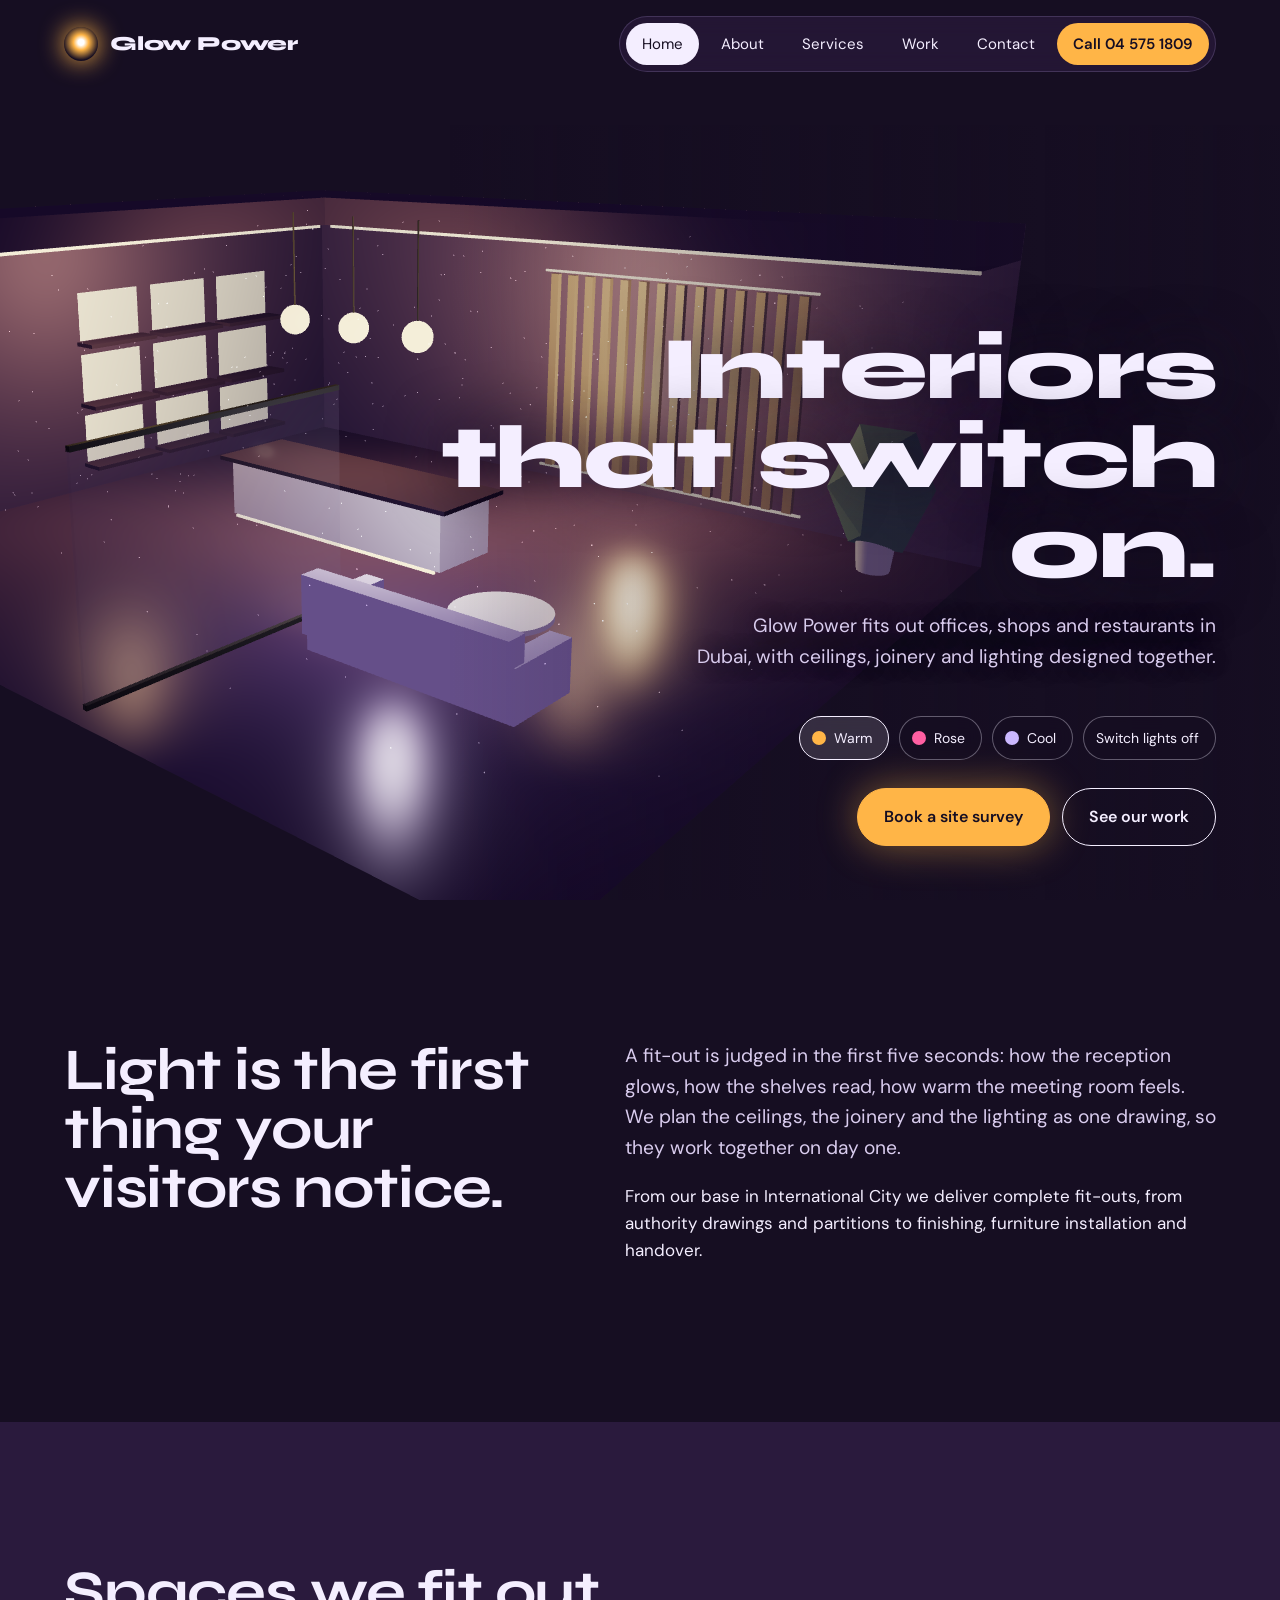
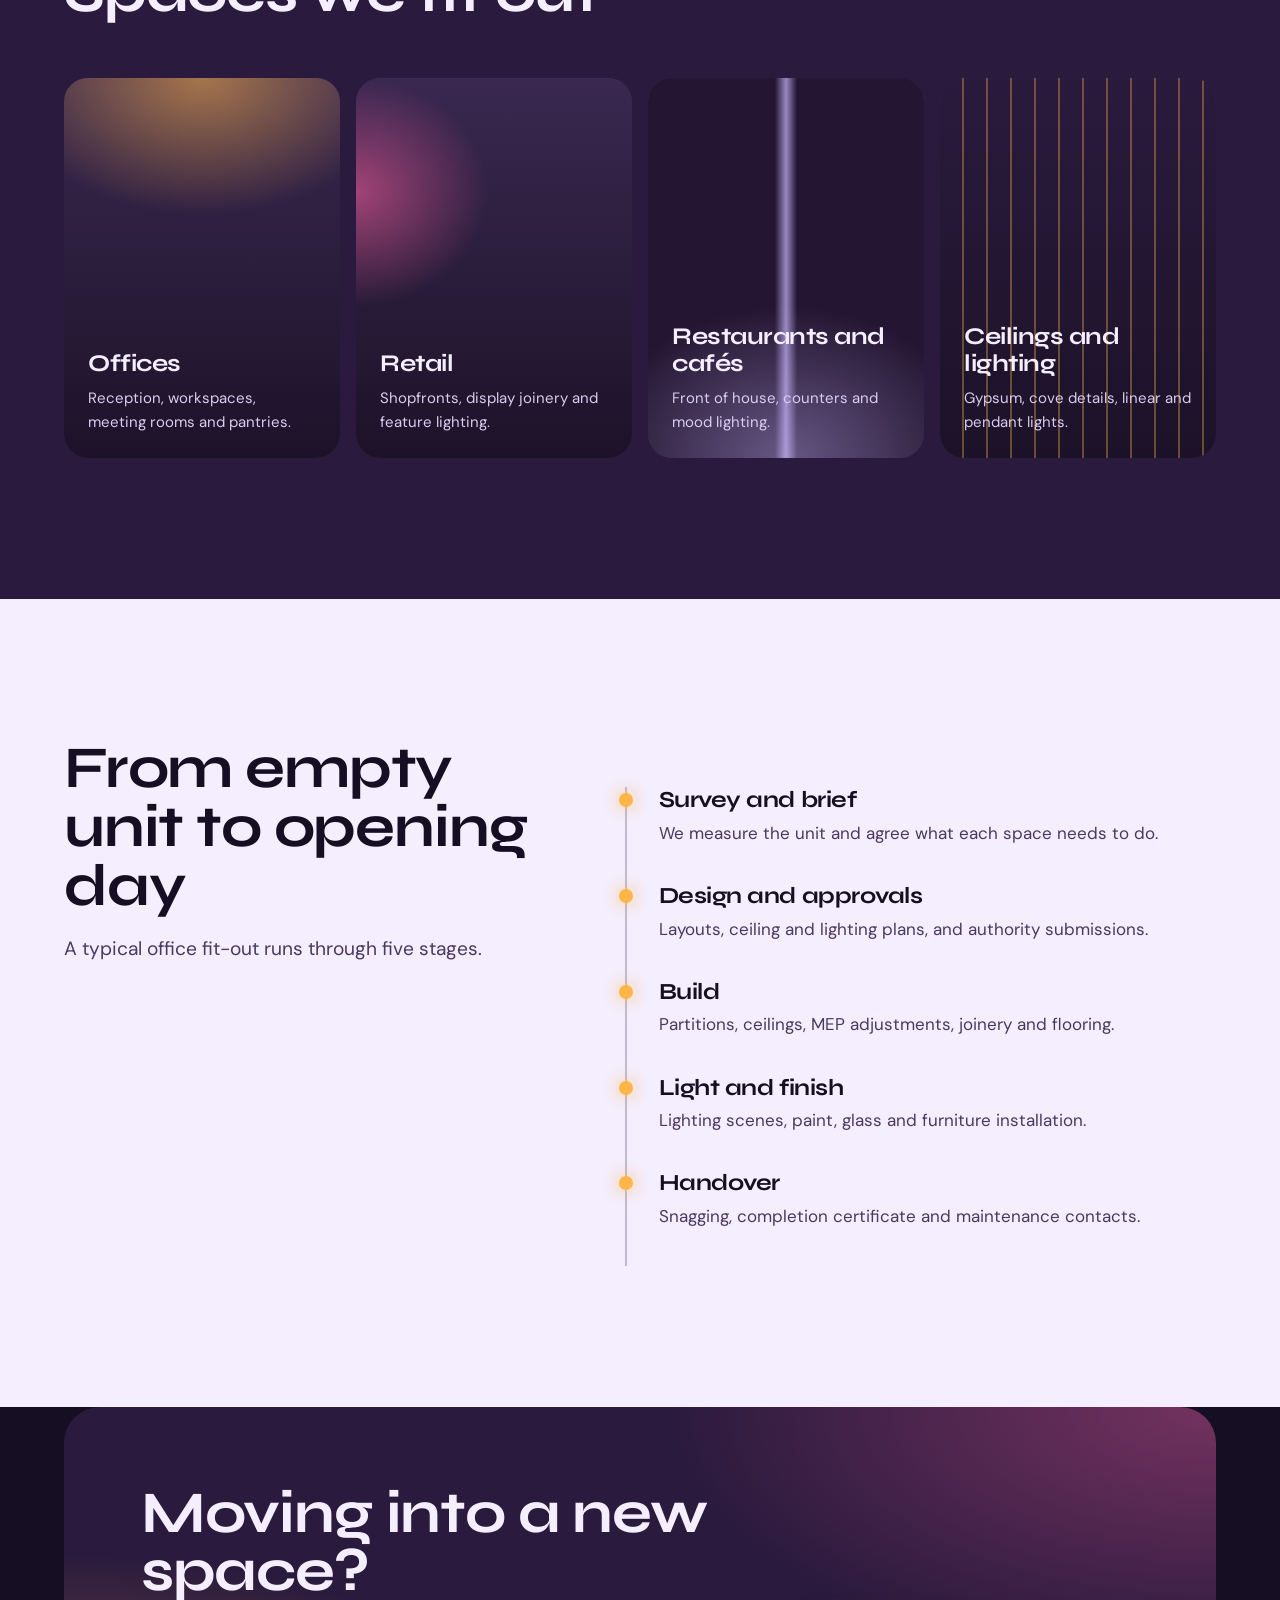
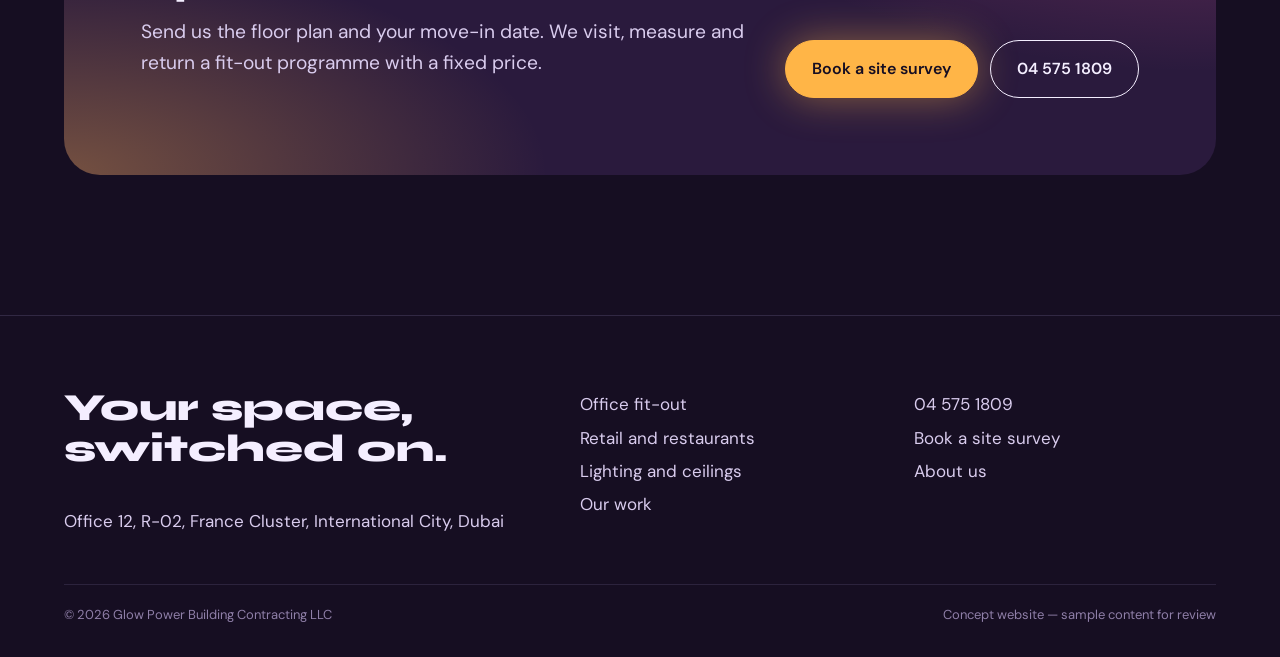
==== index.html @ 6fdf28ea "Initial commit: add project source, detailed README, and website screenshots" ====
<!doctype html>
<html lang="en">
<head>
<meta charset="utf-8">
<meta name="viewport" content="width=device-width, initial-scale=1, viewport-fit=cover">
<title>Glow Power Building Contracting | Fit-out contractor in Dubai</title>
<meta name="description" content="Office, retail and restaurant fit-out in Dubai with ceilings, joinery and lighting.">
<meta name="theme-color" content="#160E22">
<meta property="og:title" content="Glow Power Building Contracting | Fit-out contractor in Dubai">
<meta property="og:description" content="Office, retail and restaurant fit-out in Dubai with ceilings, joinery and lighting.">
<link rel="icon" href="favicon.svg" type="image/svg+xml">
<link rel="preconnect" href="https://fonts.googleapis.com">
<link rel="preconnect" href="https://fonts.gstatic.com" crossorigin>
<link href="https://fonts.googleapis.com/css2?family=Syne:wght@600;700;800&family=DM+Sans:opsz,wght@9..40,400;9..40,500;9..40,600&display=swap" rel="stylesheet">
<link rel="stylesheet" href="assets/css/style.css">
</head>
<body class="page-index">
<a class="skip" href="#main">Skip to content</a>
<header class="hdr" data-header><div class="wrap">
  <a class="brand" href="index.html" aria-label="Glow Power Building Contracting home"><i aria-hidden="true"></i>Glow Power</a>
  <button class="menu-btn" data-menu-toggle aria-expanded="false" aria-controls="nav">Menu</button>
  <nav class="nav" id="nav" data-menu aria-label="Main"><a href="index.html" aria-current="page">Home</a><a href="about.html">About</a><a href="services.html">Services</a><a href="projects.html">Work</a><a href="contact.html">Contact</a><a class="cta" href="tel:+97145751809">Call 04 575 1809</a></nav>
</div></header>
<main id="main">
<section class="hero">
  <div class="stage"><canvas data-scene="hero" role="img" aria-label="A 3D office interior whose cove lights, shelves and pendants switch on one by one"></canvas></div>
  <div class="hero-copy"><div class="wrap">
    <h1>Interiors that switch on.</h1>
    <p class="lede">Glow Power fits out offices, shops and restaurants in Dubai, with ceilings, joinery and lighting designed together.</p>
    <div class="controls" role="group" aria-label="Lighting colour">
      <button class="chip" type="button" data-palette="amber" aria-pressed="true"><i style="background:#FFB547"></i>Warm</button>
      <button class="chip" type="button" data-palette="rose" aria-pressed="false"><i style="background:#FF5FA2"></i>Rose</button>
      <button class="chip" type="button" data-palette="lilac" aria-pressed="false"><i style="background:#CBB8FF"></i>Cool</button>
      <button class="chip" type="button" data-lights aria-pressed="false">Switch lights off</button>
    </div>
    <div class="btns" style="justify-content:flex-end"><a class="btn glow" href="contact.html">Book a site survey</a><a class="btn" href="projects.html">See our work</a></div>
  </div></div>
</section>

<section class="sec"><div class="wrap cols">
  <h2>Light is the first thing your visitors notice.</h2>
  <div>
    <p class="lede">A fit-out is judged in the first five seconds: how the reception glows, how the shelves read, how warm the meeting room feels. We plan the ceilings, the joinery and the lighting as one drawing, so they work together on day one.</p>
    <p>From our base in International City we deliver complete fit-outs, from authority drawings and partitions to finishing, furniture installation and handover.</p>
  </div>
</div></section>

<section class="sec plum"><div class="wrap">
  <h2 style="max-width:16ch">Spaces we fit out</h2>
  <div class="rooms">
    <a class="room" href="services.html#office" style="text-decoration:none"><h3>Offices</h3><p>Reception, workspaces, meeting rooms and pantries.</p></a>
    <a class="room" href="services.html#retail" style="text-decoration:none"><h3>Retail</h3><p>Shopfronts, display joinery and feature lighting.</p></a>
    <a class="room" href="services.html#retail" style="text-decoration:none"><h3>Restaurants and cafés</h3><p>Front of house, counters and mood lighting.</p></a>
    <a class="room" href="services.html#lighting" style="text-decoration:none"><h3>Ceilings and lighting</h3><p>Gypsum, cove details, linear and pendant lights.</p></a>
  </div>
</div></section>

<section class="sec mist"><div class="wrap cols">
  <div><h2>From empty unit to opening day</h2><p class="lede" style="margin-top:18px">A typical office fit-out runs through five stages.</p></div>
  <ol class="timeline">
    <li><h3>Survey and brief</h3><p>We measure the unit and agree what each space needs to do.</p></li>
    <li><h3>Design and approvals</h3><p>Layouts, ceiling and lighting plans, and authority submissions.</p></li>
    <li><h3>Build</h3><p>Partitions, ceilings, MEP adjustments, joinery and flooring.</p></li>
    <li><h3>Light and finish</h3><p>Lighting scenes, paint, glass and furniture installation.</p></li>
    <li><h3>Handover</h3><p>Snagging, completion certificate and maintenance contacts.</p></li>
  </ol>
</div></section>
<section class="sec" style="padding-top:0"><div class="wrap"><div class="band">
  <div><h2>Moving into a new space?</h2><p class="lede" style="margin-top:16px">Send us the floor plan and your move-in date. We visit, measure and return a fit-out programme with a fixed price.</p></div>
  <div class="btns" style="margin:0"><a class="btn glow" href="contact.html">Book a site survey</a><a class="btn" href="tel:+97145751809">04 575 1809</a></div>
</div></div></section>
</main>
<footer class="ftr"><div class="wrap">
  <div><p class="say">Your space, switched on.</p><p style="color:#D9CCEE">Office 12, R-02, France Cluster, International City, Dubai</p></div>
  <nav aria-label="Footer"><a href="services.html">Office fit-out</a><a href="services.html#retail">Retail and restaurants</a><a href="services.html#lighting">Lighting and ceilings</a><a href="projects.html">Our work</a></nav>
  <nav aria-label="Contact"><a href="tel:+97145751809">04 575 1809</a><a href="contact.html">Book a site survey</a><a href="about.html">About us</a></nav>
  <div class="fine"><span>© <span data-year></span> Glow Power Building Contracting LLC</span><span>Concept website — sample content for review</span></div>
</div></footer>
<script src="assets/js/vendor/three.min.js"></script>
<script src="assets/js/scene.js"></script>
<script src="assets/js/main.js"></script>
</body>
</html>
---- assets/css/style.css ----
/* Glow Power Building Contracting — interiors that switch on */
:root{
  --night:#160E22; --plum:#2A1A3D; --plum2:#3A2850; --amber:#FFB547; --rose:#FF5FA2; --lilac:#CBB8FF; --mist:#F4EEFF;
  --display:'Syne', 'Trebuchet MS', Arial, sans-serif;
  --body:'DM Sans', 'Segoe UI', Arial, sans-serif;
  --pad:clamp(20px,5vw,72px);
}
*{box-sizing:border-box}
html{scroll-behavior:smooth;-webkit-text-size-adjust:100%}
body{margin:0;background:var(--night);color:var(--mist);font-family:var(--body);font-size:17px;line-height:1.6;padding-bottom:env(safe-area-inset-bottom,0px)}
a{color:inherit}
:focus-visible{outline:2px solid var(--amber);outline-offset:3px}
.skip{position:absolute;left:-999px;background:var(--amber);color:var(--night);padding:10px 16px;z-index:99}
.skip:focus{left:12px;top:12px}
.wrap{max-width:1300px;margin:0 auto;padding:0 var(--pad)}
h1,h2,h3{font-family:var(--display);font-weight:700;margin:0;line-height:1;letter-spacing:-.02em}
h1{font-size:clamp(44px,7vw,112px);font-weight:800}
h2{font-size:clamp(34px,4.6vw,68px)}
h3{font-size:clamp(21px,1.8vw,26px);line-height:1.15}
p{margin:0 0 1em;max-width:58ch}
.lede{font-size:clamp(18px,1.5vw,21px);color:#D9CCEE}

.hdr{position:fixed;inset:0 0 auto;z-index:40;padding:calc(16px + env(safe-area-inset-top,0px)) 0 16px;transition:background .3s}
.hdr.is-scrolled{background:rgba(22,14,34,.85);backdrop-filter:blur(14px)}
.hdr .wrap{display:flex;align-items:center;justify-content:space-between;gap:20px}
.brand{display:flex;align-items:center;gap:12px;text-decoration:none;font-family:var(--display);font-weight:800;font-size:20px;letter-spacing:-.01em}
.brand i{width:34px;height:34px;border-radius:50%;background:radial-gradient(circle at 50% 45%, #fff 0 12%, var(--amber) 30%, rgba(255,181,71,0) 70%);box-shadow:0 0 24px var(--amber);display:block}
.nav{display:flex;align-items:center;gap:6px;background:rgba(42,26,61,.7);border:1px solid rgba(203,184,255,.18);border-radius:999px;padding:6px;backdrop-filter:blur(10px)}
.nav a{text-decoration:none;padding:9px 16px;border-radius:999px;font-size:15px}
.nav a:hover{background:rgba(203,184,255,.12)}
.nav a[aria-current="page"]{background:var(--mist);color:var(--night)}
.nav .cta{background:var(--amber);color:var(--night);font-weight:600}
.nav .cta:hover{background:#ffc46a}
.menu-btn{display:none;width:48px;height:48px;border-radius:50%;border:1px solid rgba(203,184,255,.4);background:rgba(42,26,61,.7);color:var(--mist);cursor:pointer;font:inherit;font-size:13px}
@media (max-width:900px){
  .menu-btn{display:block}
  .nav{position:fixed;left:16px;right:16px;top:calc(84px + env(safe-area-inset-top,0px));flex-direction:column;align-items:stretch;border-radius:28px;padding:12px;background:rgba(42,26,61,.97);opacity:0;visibility:hidden;transform:translateY(-10px);transition:opacity .3s,transform .3s,visibility .3s}
  .nav.is-open{opacity:1;visibility:visible;transform:none}
  .nav a{padding:14px 18px;font-size:18px}
}

.hero{position:relative;height:100vh;height:100svh;min-height:620px;overflow:hidden}
.stage{position:absolute;inset:0}
.stage canvas{width:100%;height:100%;display:block}
.no-webgl{background:radial-gradient(ellipse at 30% 60%, rgba(255,181,71,.35), transparent 55%), var(--night)}
.hero-copy{position:absolute;right:0;bottom:0;left:0;padding-bottom:clamp(28px,6vh,72px);pointer-events:none}
.hero-copy .wrap{display:flex;flex-direction:column;align-items:flex-end;text-align:right}
.hero-copy h1{max-width:9ch;text-shadow:0 0 60px rgba(22,14,34,.9)}
.hero-copy .lede{max-width:40ch;margin-top:18px;text-shadow:0 0 20px rgba(22,14,34,.9)}
.hero-copy .controls, .hero-copy a{pointer-events:auto}
.controls{display:flex;flex-wrap:wrap;gap:10px;justify-content:flex-end;margin-top:24px;align-items:center}
.chip{border:1px solid rgba(244,238,255,.35);background:rgba(22,14,34,.6);color:var(--mist);border-radius:999px;padding:10px 16px 10px 12px;font:inherit;font-size:14px;cursor:pointer;display:inline-flex;align-items:center;gap:8px;backdrop-filter:blur(8px)}
.chip i{width:14px;height:14px;border-radius:50%;display:block}
.chip[aria-pressed="true"]{border-color:var(--mist);background:rgba(244,238,255,.14)}
.chip:hover{border-color:var(--mist)}
.btn{display:inline-flex;align-items:center;justify-content:center;text-decoration:none;border-radius:999px;padding:15px 26px;font-weight:600;font-size:16px;font-family:var(--body);cursor:pointer;border:1px solid var(--mist);background:transparent;color:var(--mist)}
.btn:hover{background:rgba(244,238,255,.1)}
.btn.glow{background:var(--amber);border-color:var(--amber);color:var(--night);box-shadow:0 0 40px rgba(255,181,71,.45)}
.btn.glow:hover{background:#ffc46a}
.btns{display:flex;flex-wrap:wrap;gap:12px;margin-top:28px}

.phead{position:relative;height:clamp(440px,64vh,640px);overflow:hidden}
.phead .copy{position:absolute;left:0;right:0;bottom:0;padding-bottom:44px}
.phead h1{font-size:clamp(42px,6vw,96px);max-width:12ch;text-shadow:0 0 50px rgba(22,14,34,.95)}
.phead .lede{margin-top:16px;text-shadow:0 0 20px rgba(22,14,34,.95)}

.sec{padding:clamp(80px,11vw,150px) 0}
.sec.plum{background:var(--plum)}
.sec.mist{background:var(--mist);color:var(--night)}
.sec.mist .lede{color:#4A3A60}
.cols{display:grid;grid-template-columns:minmax(0,.9fr) minmax(0,1.1fr);gap:clamp(32px,6vw,96px);align-items:start}
@media (max-width:860px){ .cols{grid-template-columns:1fr} }

.rooms{display:grid;grid-template-columns:repeat(4,minmax(0,1fr));gap:16px;margin-top:56px}
.room{position:relative;border-radius:24px;overflow:hidden;min-height:380px;padding:24px;display:flex;flex-direction:column;justify-content:flex-end;background:var(--plum2);isolation:isolate}
.room::before{content:"";position:absolute;inset:0;z-index:-1;background:var(--art)}
.room h3{font-size:24px}
.room p{font-size:15px;color:#D9CCEE;margin:8px 0 0}
.room:nth-child(1){--art:radial-gradient(120% 60% at 50% 0%, rgba(255,181,71,.55), transparent 60%), linear-gradient(180deg,#3A2850,#1C1228)}
.room:nth-child(2){--art:radial-gradient(80% 50% at 0% 30%, rgba(255,95,162,.55), transparent 60%), linear-gradient(180deg,#3A2850,#1C1228)}
.room:nth-child(3){--art:linear-gradient(90deg, transparent 46%, rgba(203,184,255,.7) 50%, transparent 54%), radial-gradient(70% 40% at 50% 100%, rgba(203,184,255,.4), transparent), #241632}
.room:nth-child(4){--art:repeating-linear-gradient(90deg, rgba(255,181,71,.0) 0 22px, rgba(255,181,71,.35) 22px 24px), linear-gradient(180deg,#2A1A3D,#1C1228)}
@media (max-width:1000px){ .rooms{grid-template-columns:1fr 1fr} }
@media (max-width:560px){ .rooms{grid-template-columns:1fr} .room{min-height:300px} }

.timeline{margin:48px 0 0;padding:0;list-style:none;border-left:2px solid rgba(203,184,255,.3)}
.timeline li{position:relative;padding:0 0 36px 32px}
.timeline li::before{content:"";position:absolute;left:-8px;top:6px;width:14px;height:14px;border-radius:50%;background:var(--amber);box-shadow:0 0 18px var(--amber)}
.timeline h3{margin-bottom:6px}
.timeline p{margin:0;color:#D9CCEE}
.mist .timeline{border-color:rgba(42,26,61,.25)}
.mist .timeline p{color:#4A3A60}

.svc{display:grid;grid-template-columns:repeat(3,minmax(0,1fr));gap:2px;margin-top:48px;background:rgba(203,184,255,.18);border-radius:28px;overflow:hidden}
.svc div{background:var(--night);padding:32px 28px 36px}
.svc b{display:block;font-family:var(--display);font-size:24px;margin-bottom:10px}
.svc p{font-size:16px;color:#D9CCEE;margin:0}
@media (max-width:860px){ .svc{grid-template-columns:1fr} }

.work{display:grid;grid-template-columns:repeat(2,minmax(0,1fr));gap:20px;margin-top:48px}
.work article{border-radius:28px;overflow:hidden;background:var(--plum)}
.work .art{height:300px;position:relative}
.work .meta{padding:22px 26px 28px}
.work .meta span{font-size:14px;color:var(--lilac)}
.work h3{margin:6px 0 6px}
.work p{margin:0;color:#D9CCEE;font-size:15px}
@media (max-width:760px){ .work{grid-template-columns:1fr} .work .art{height:220px} }

.band{border-radius:36px;padding:clamp(36px,6vw,80px);background:radial-gradient(80% 120% at 100% 0%, rgba(255,95,162,.35), transparent 60%), radial-gradient(70% 100% at 0% 100%, rgba(255,181,71,.35), transparent 60%), var(--plum);display:grid;grid-template-columns:minmax(0,1.4fr) auto;gap:28px;align-items:end}
@media (max-width:760px){ .band{grid-template-columns:1fr} }

.form{display:grid;gap:16px}
.field label{display:block;font-size:14px;color:var(--lilac);margin-bottom:6px}
.field input,.field select,.field textarea{width:100%;background:rgba(42,26,61,.8);border:1px solid rgba(203,184,255,.3);color:var(--mist);border-radius:16px;padding:14px 16px;font:inherit;font-size:16px}
.field textarea{min-height:140px;resize:vertical}
.field input:focus,.field select:focus,.field textarea:focus{outline:none;border-color:var(--amber);box-shadow:0 0 0 3px rgba(255,181,71,.2)}
.two{display:grid;grid-template-columns:1fr 1fr;gap:16px}
@media (max-width:560px){ .two{grid-template-columns:1fr} }
.form-status{min-height:1.4em;margin:0;font-size:15px}
.form-status.is-error{color:#FF9DC4}
.form-status.is-ok{color:var(--amber)}
.reach{list-style:none;margin:0;padding:0}
.reach li{padding:20px 0;border-bottom:1px solid rgba(203,184,255,.18)}
.reach span{display:block;font-size:14px;color:var(--lilac)}
.reach a{font-family:var(--display);font-size:clamp(26px,2.6vw,34px);font-weight:700;text-decoration:none}
.reach a:hover{color:var(--amber)}
.map{width:100%;height:360px;border:0;border-radius:28px;filter:invert(.9) hue-rotate(200deg) saturate(.6);display:block}

.ftr{padding:72px 0 calc(32px + env(safe-area-inset-bottom,0px));border-top:1px solid rgba(203,184,255,.15)}
.ftr .wrap{display:grid;grid-template-columns:1.6fr 1fr 1fr;gap:32px}
.ftr .say{font-family:var(--display);font-size:clamp(28px,3vw,44px);font-weight:800;line-height:1.05}
.ftr a{display:block;text-decoration:none;padding:3px 0;color:#D9CCEE}
.ftr a:hover{color:var(--amber)}
.ftr .fine{grid-column:1/-1;font-size:13px;color:#8F7FA8;display:flex;justify-content:space-between;flex-wrap:wrap;gap:10px;padding-top:20px;border-top:1px solid rgba(203,184,255,.12)}
@media (max-width:760px){ .ftr .wrap{grid-template-columns:1fr} }
@media (prefers-reduced-motion: reduce){ html{scroll-behavior:auto} *{transition:none!important} }
.hero-copy::before{content:"";position:absolute;inset:-120px 0 0;background:linear-gradient(180deg,rgba(22,14,34,0),rgba(22,14,34,.55) 45%,rgba(22,14,34,.85));z-index:-1;pointer-events:none}
.hero-copy{z-index:1}
@media (min-width:901px){ .hero-copy::before{background:linear-gradient(90deg,rgba(22,14,34,0) 35%,rgba(22,14,34,.7));inset:-200px 0 0} }
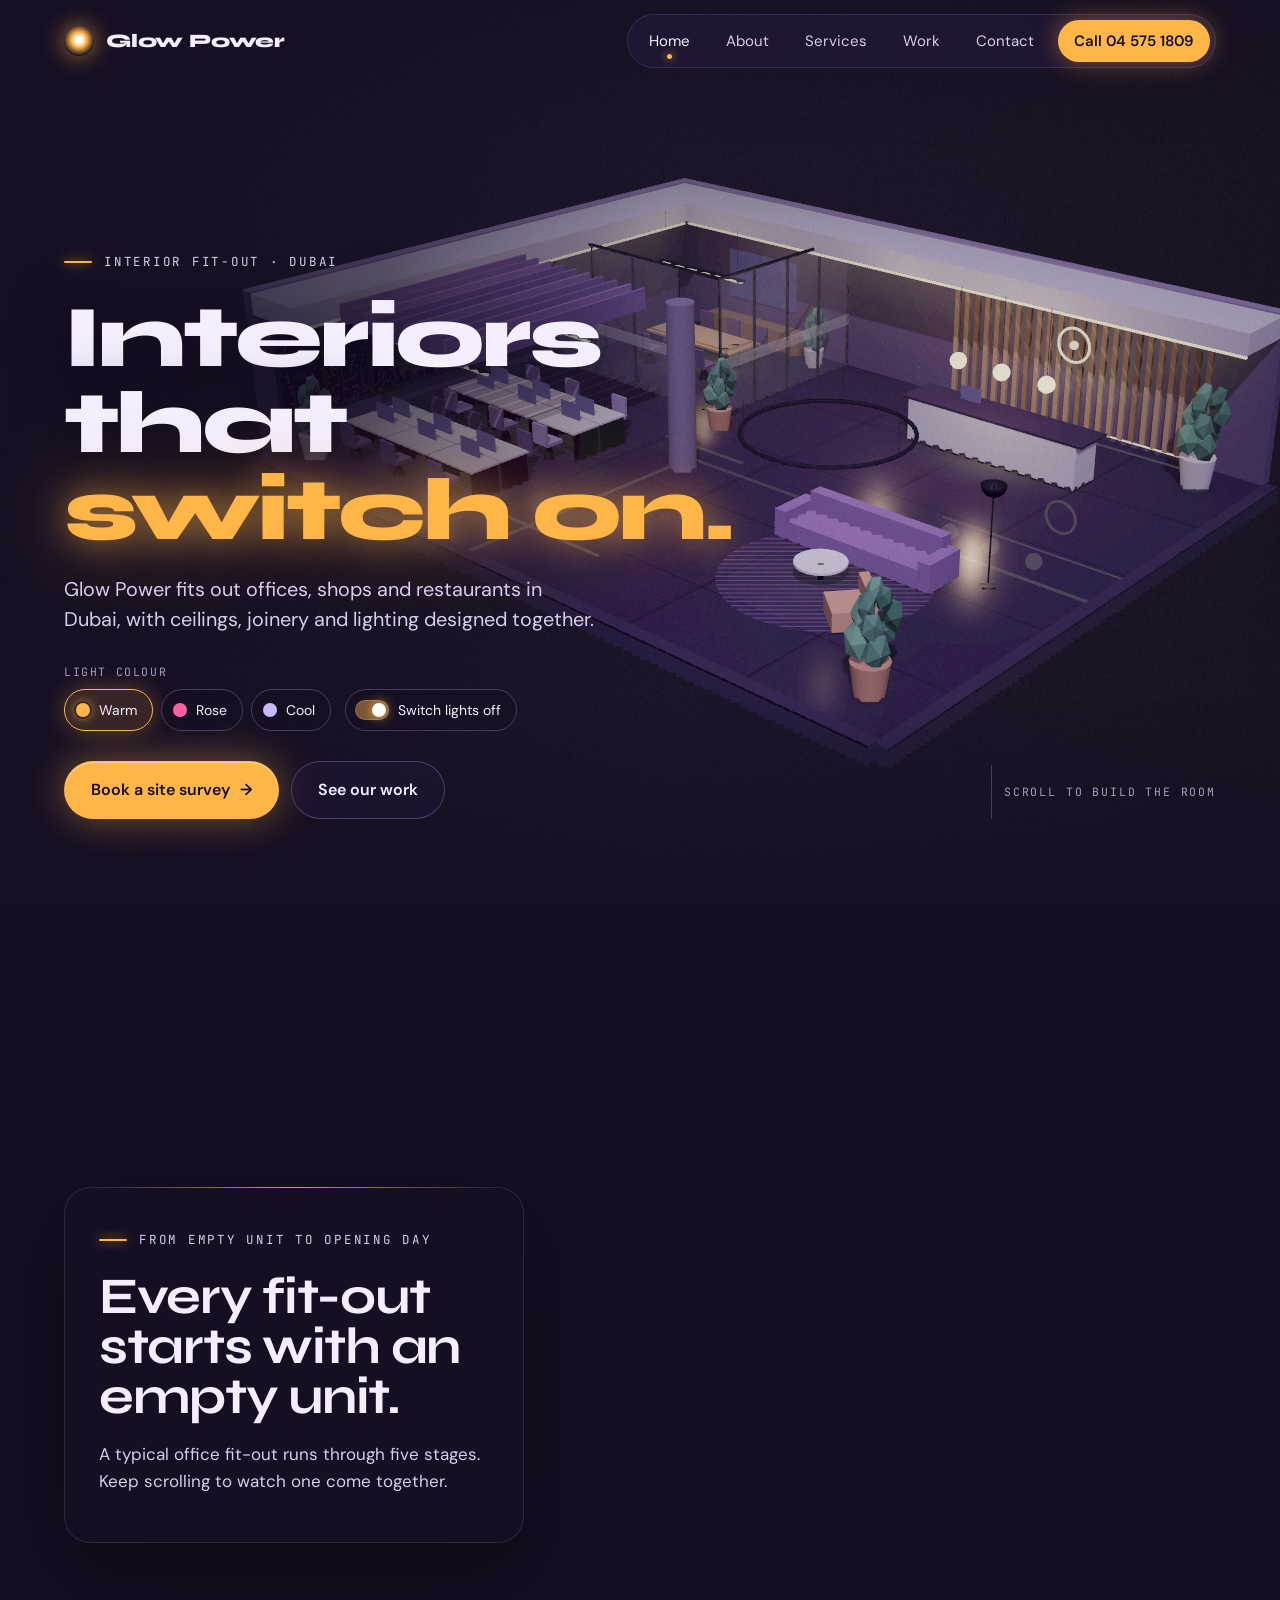
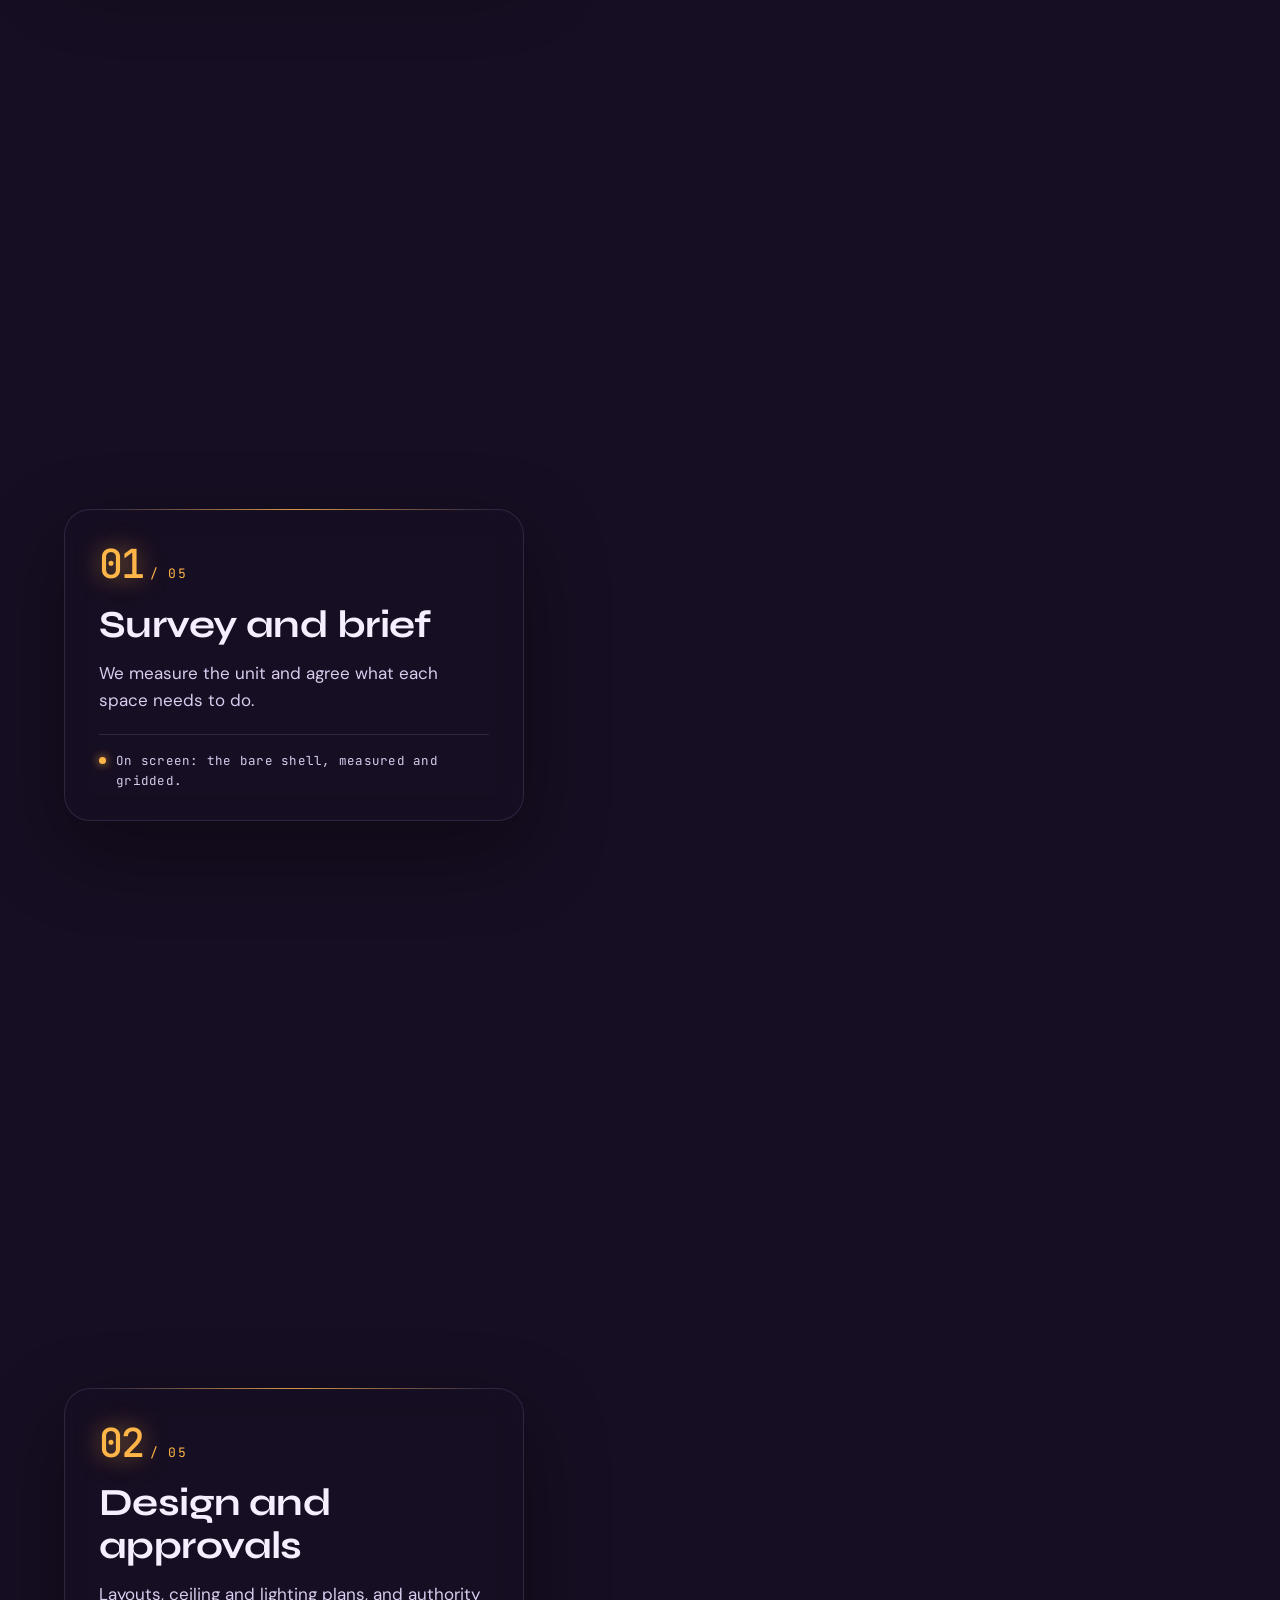
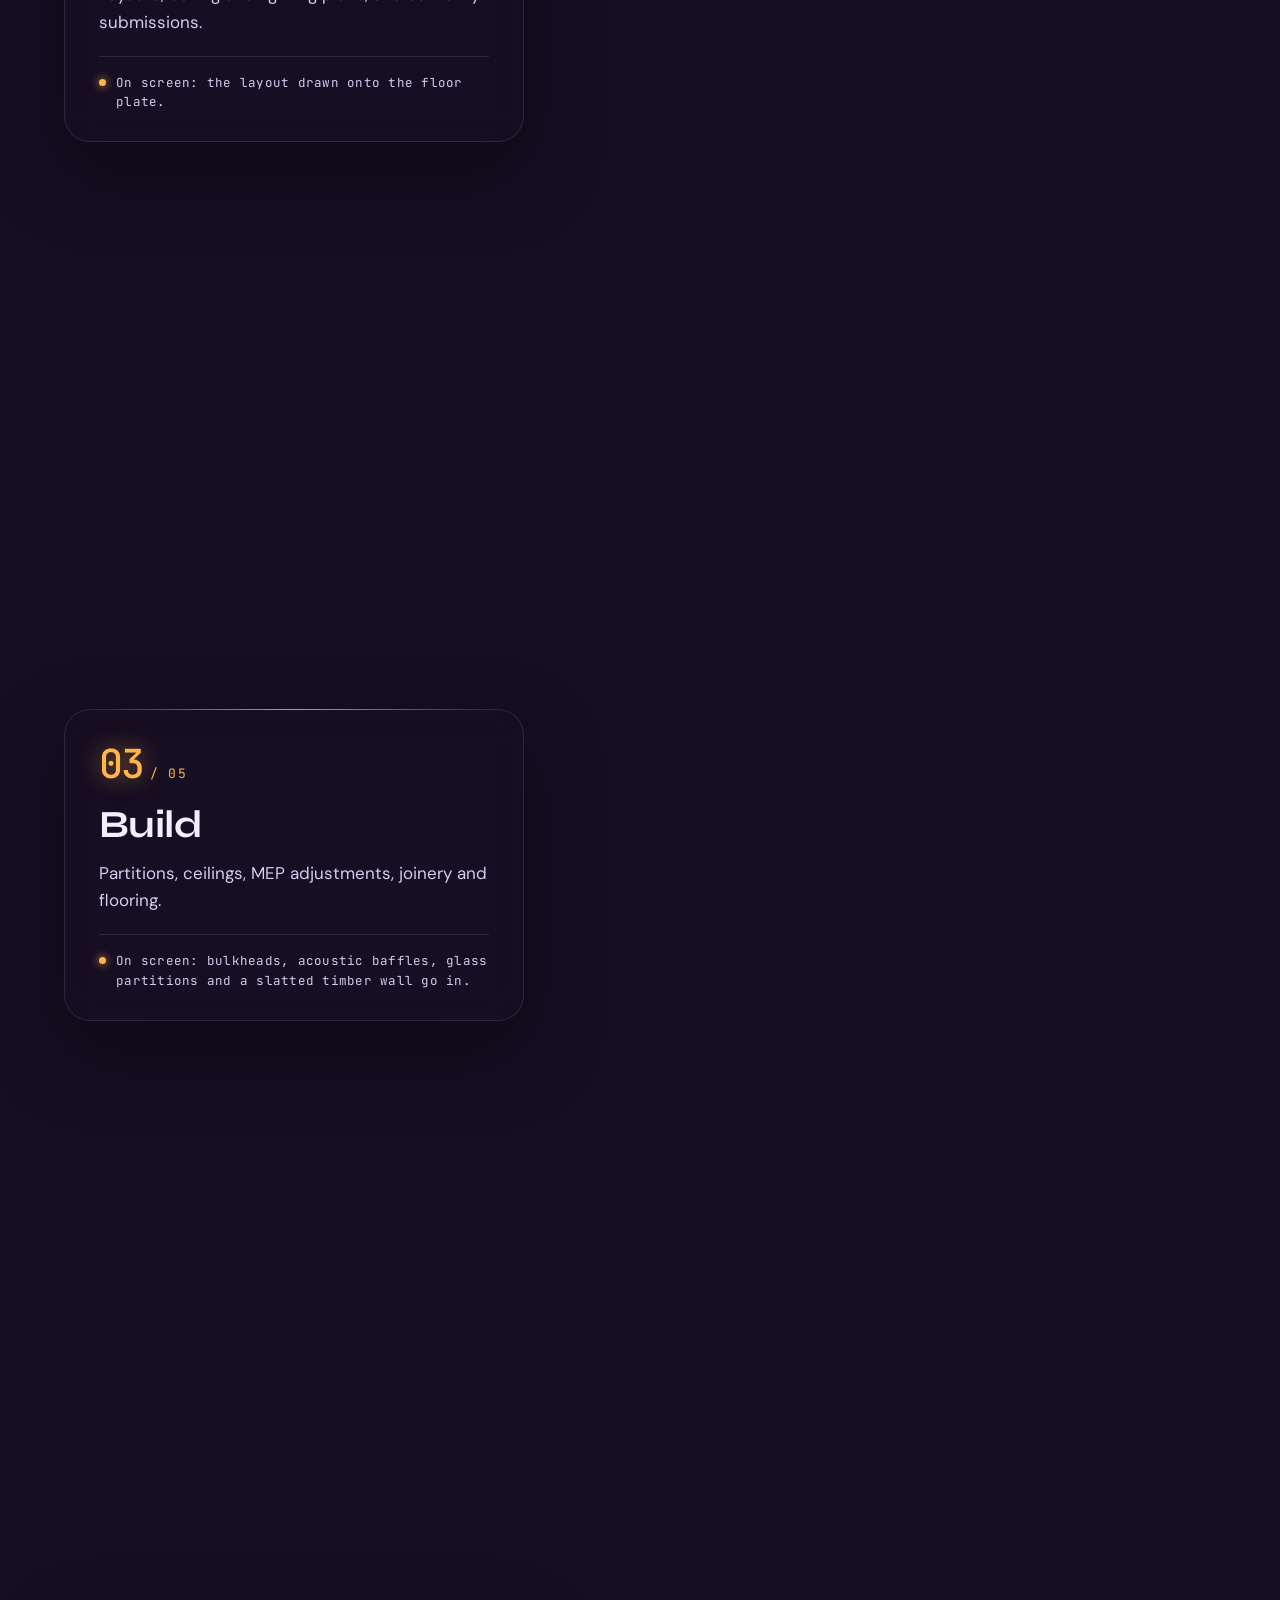
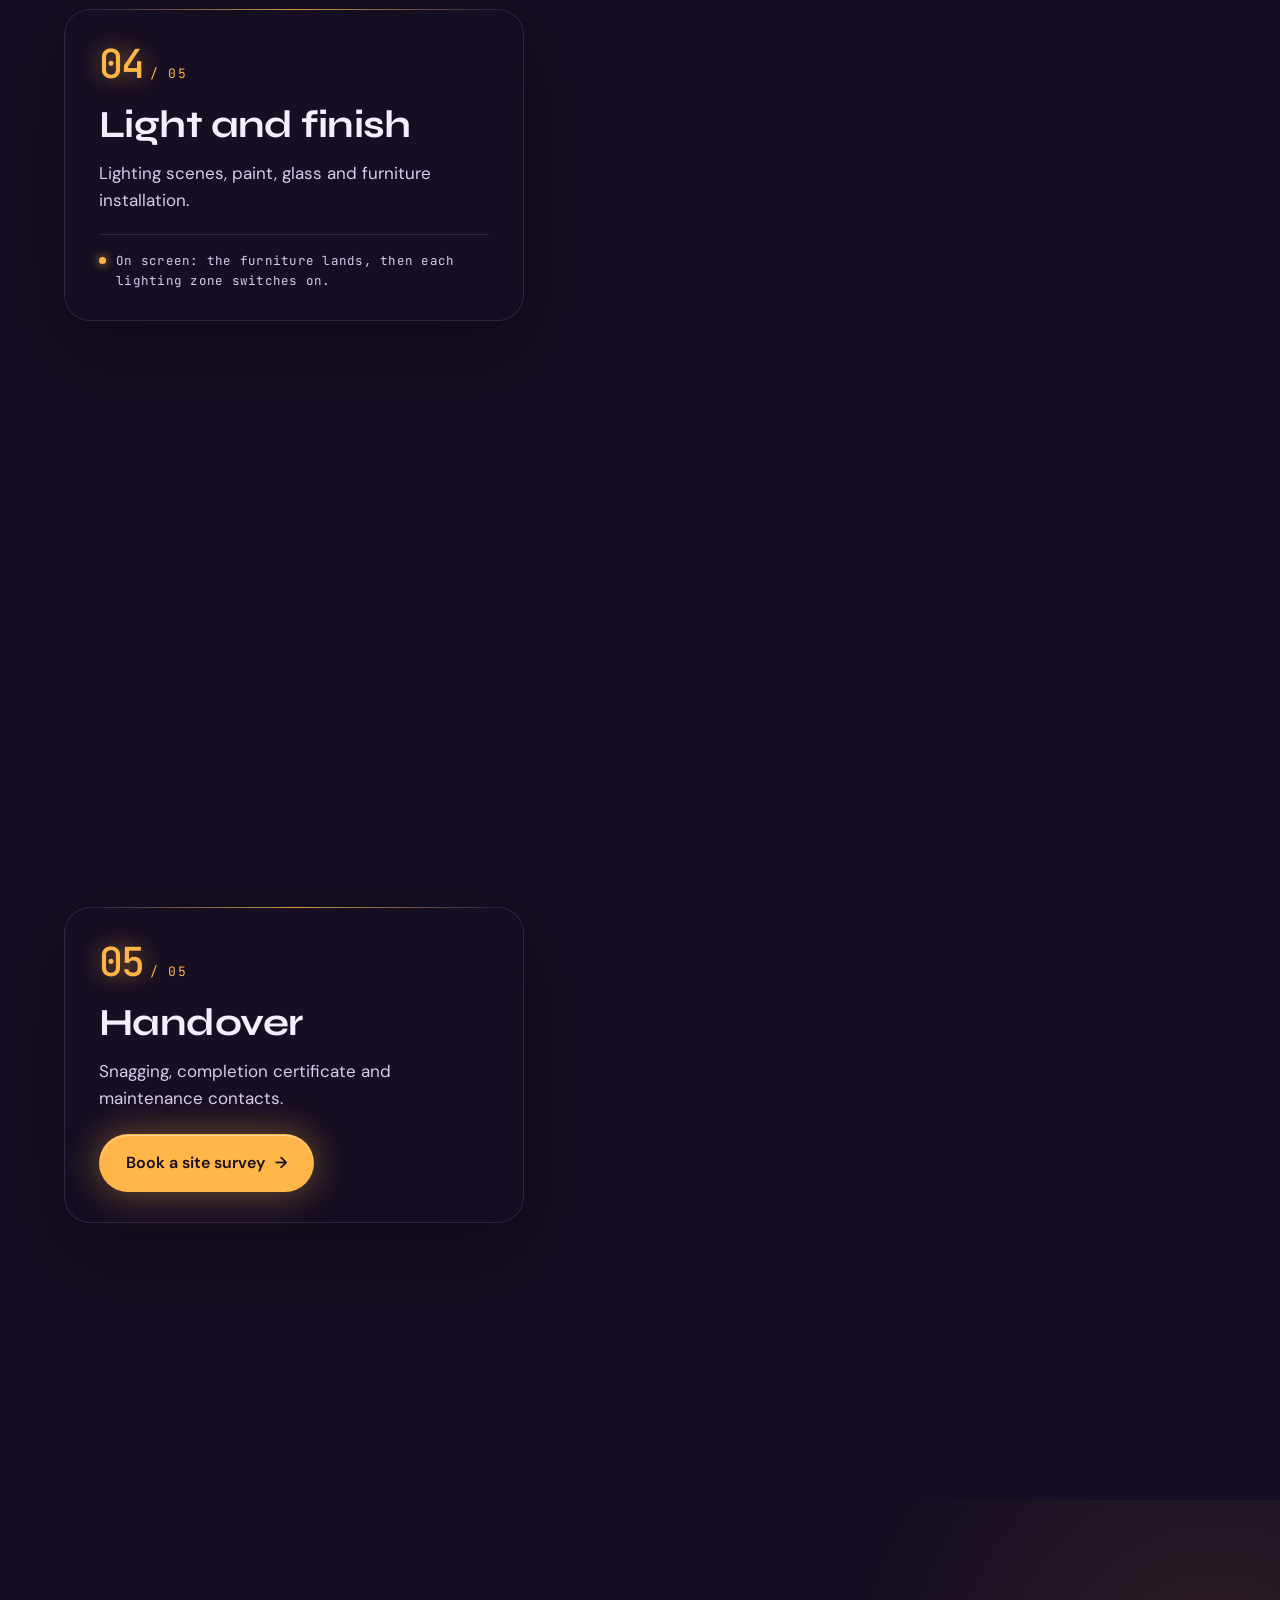
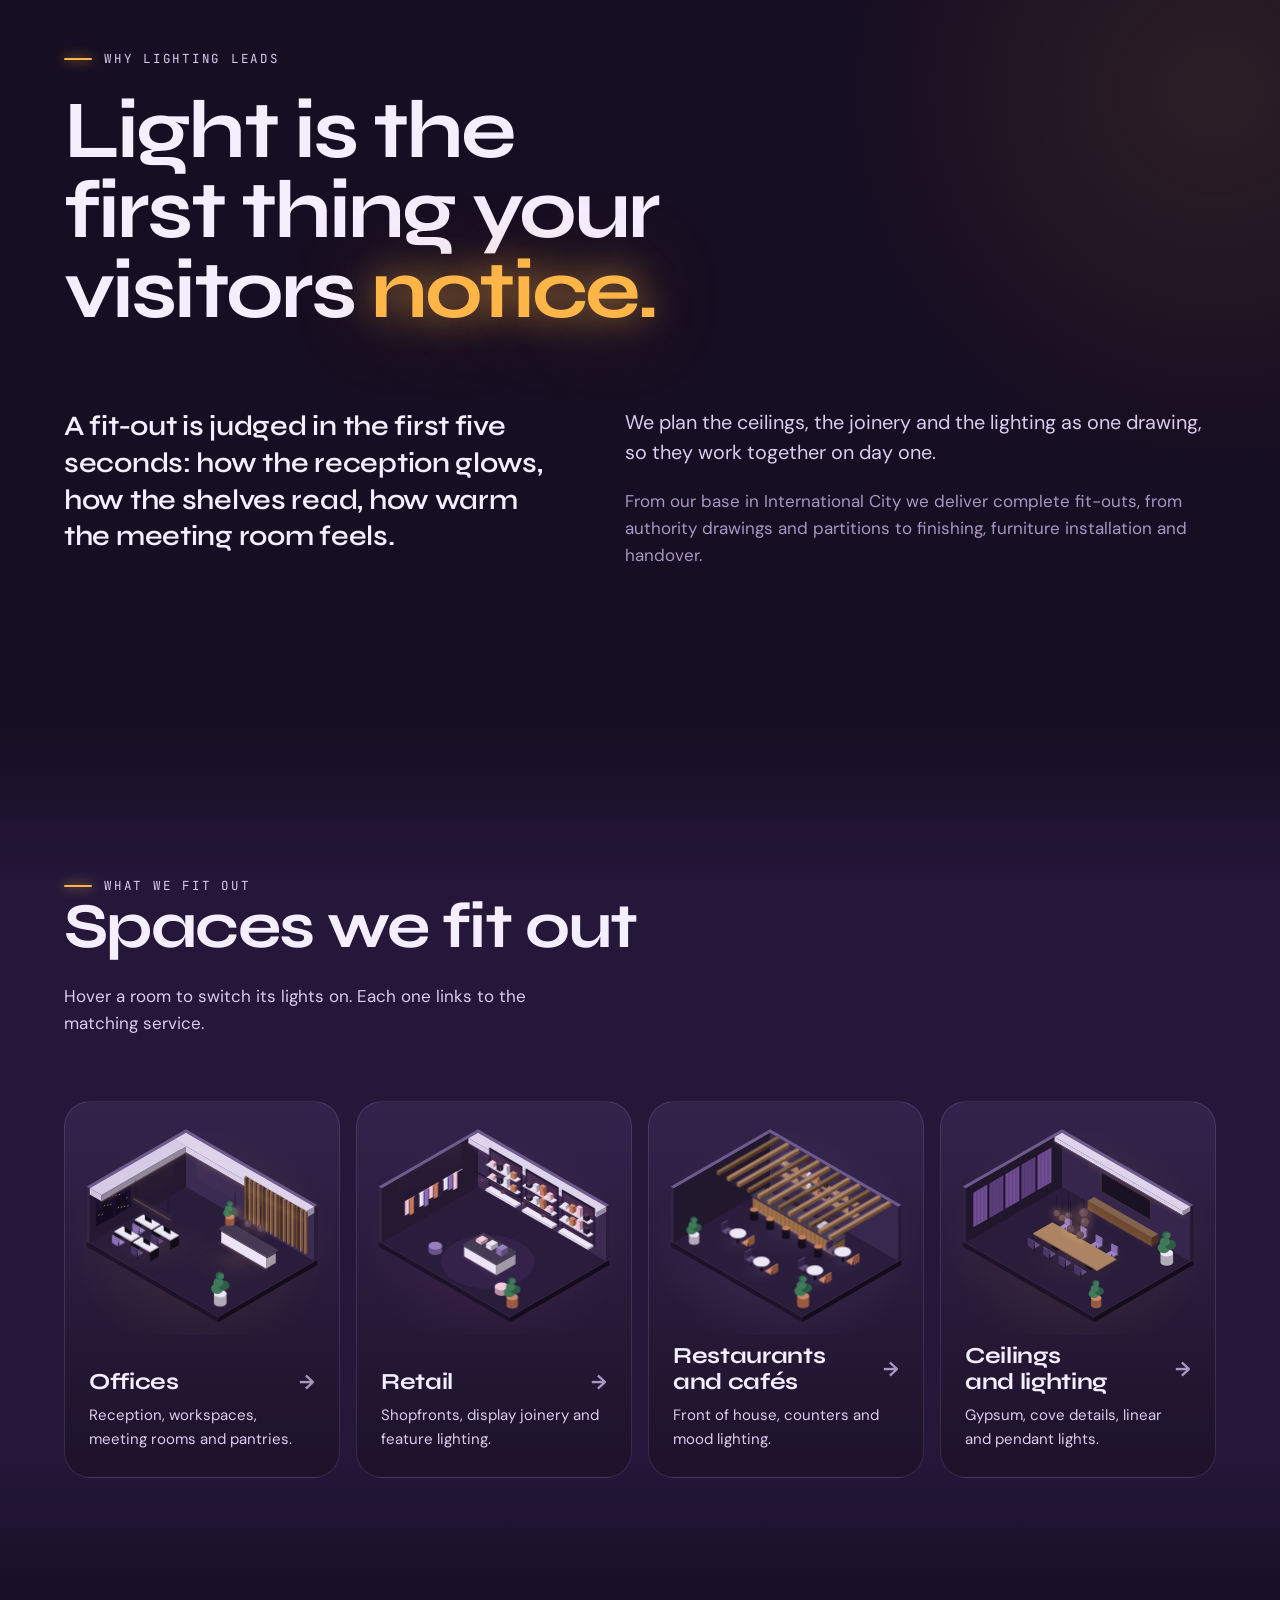
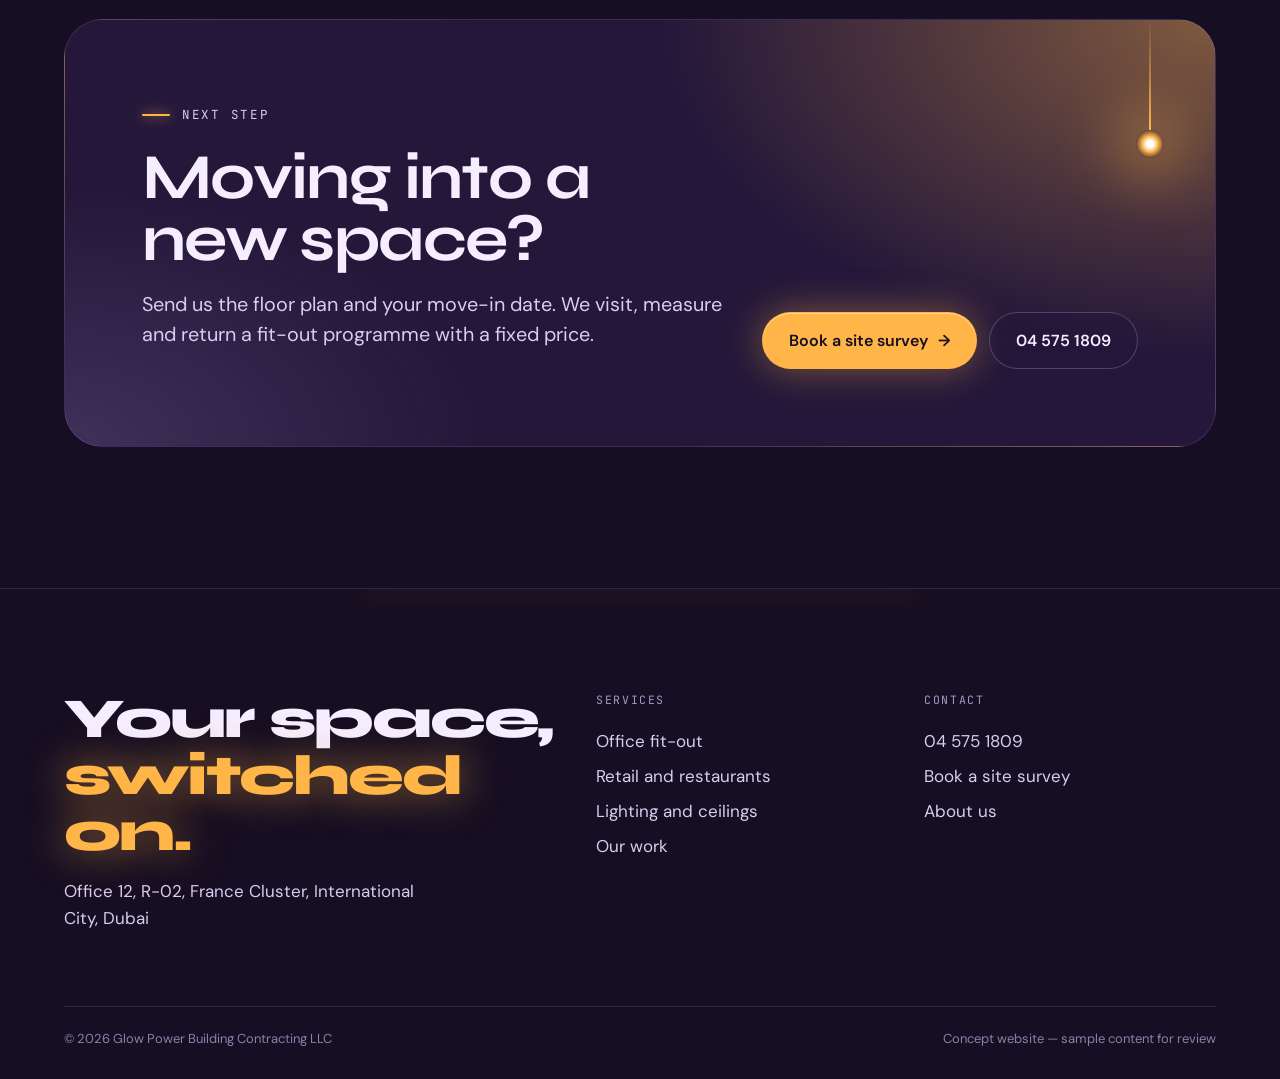
==== commit 431bb324: "feat: update 3D interior scene, lighting controls, and documentation" ====
--- a/index.html
+++ b/index.html
@@ -9,73 +9,116 @@
 <meta property="og:title" content="Glow Power Building Contracting | Fit-out contractor in Dubai">
 <meta property="og:description" content="Office, retail and restaurant fit-out in Dubai with ceilings, joinery and lighting.">
 <link rel="icon" href="favicon.svg" type="image/svg+xml">
+<script>(function(d){d.classList.add('js');try{if(!sessionStorage.getItem('gp-seen')){d.classList.add('first');sessionStorage.setItem('gp-seen','1')}var p=localStorage.getItem('gp-palette');if(p==='amber'||p==='rose'||p==='lilac')d.setAttribute('data-palette',p)}catch(e){}})(document.documentElement)</script>
 <link rel="preconnect" href="https://fonts.googleapis.com">
 <link rel="preconnect" href="https://fonts.gstatic.com" crossorigin>
-<link href="https://fonts.googleapis.com/css2?family=Syne:wght@600;700;800&family=DM+Sans:opsz,wght@9..40,400;9..40,500;9..40,600&display=swap" rel="stylesheet">
+<link href="https://fonts.googleapis.com/css2?family=Syne:wght@600;700;800&family=DM+Sans:opsz,wght@9..40,400;9..40,500;9..40,600&family=JetBrains+Mono:wght@400;500;600&display=swap" rel="stylesheet">
 <link rel="stylesheet" href="assets/css/style.css">
 </head>
 <body class="page-index">
 <a class="skip" href="#main">Skip to content</a>
+<div class="loader" aria-hidden="true"><div class="loader-in"><svg viewBox="0 0 80 120"><circle class="halo" cx="40" cy="46" r="20"/><path class="bulb" d="M29 84 C29 71 12 63 12 42 A28 28 0 0 1 68 42 C68 63 51 71 51 84 Z M30 93 H50 M33 101 H47"/><path class="fil" d="M34 84 V60 L37 51 L40 60 L43 51 L46 60 V84"/></svg><p class="loader-word">Glow Power</p></div></div>
 <header class="hdr" data-header><div class="wrap">
-  <a class="brand" href="index.html" aria-label="Glow Power Building Contracting home"><i aria-hidden="true"></i>Glow Power</a>
-  <button class="menu-btn" data-menu-toggle aria-expanded="false" aria-controls="nav">Menu</button>
+  <a class="brand" href="index.html" aria-label="Glow Power Building Contracting home"><i aria-hidden="true"></i><span>Glow Power</span></a>
+  <button class="menu-btn" data-menu-toggle aria-expanded="false" aria-controls="nav"><span class="menu-lines" aria-hidden="true"></span>Menu</button>
   <nav class="nav" id="nav" data-menu aria-label="Main"><a href="index.html" aria-current="page">Home</a><a href="about.html">About</a><a href="services.html">Services</a><a href="projects.html">Work</a><a href="contact.html">Contact</a><a class="cta" href="tel:+97145751809">Call 04 575 1809</a></nav>
 </div></header>
 <main id="main">
-<section class="hero">
-  <div class="stage"><canvas data-scene="hero" role="img" aria-label="A 3D office interior whose cove lights, shelves and pendants switch on one by one"></canvas></div>
-  <div class="hero-copy"><div class="wrap">
-    <h1>Interiors that switch on.</h1>
-    <p class="lede">Glow Power fits out offices, shops and restaurants in Dubai, with ceilings, joinery and lighting designed together.</p>
-    <div class="controls" role="group" aria-label="Lighting colour">
-      <button class="chip" type="button" data-palette="amber" aria-pressed="true"><i style="background:#FFB547"></i>Warm</button>
-      <button class="chip" type="button" data-palette="rose" aria-pressed="false"><i style="background:#FF5FA2"></i>Rose</button>
-      <button class="chip" type="button" data-palette="lilac" aria-pressed="false"><i style="background:#CBB8FF"></i>Cool</button>
-      <button class="chip" type="button" data-lights aria-pressed="false">Switch lights off</button>
+<section class="story" data-story aria-label="Interiors that switch on: a fit-out from empty unit to opening day">
+  <div class="story-pin">
+    <div class="stage">
+      <div class="stage-fallback is-lit" data-room style="--c:var(--accent)" aria-hidden="true"><!--ISO:office:hf--><svg class="iso" viewBox="0 0 588 499" role="img" aria-label="Isometric illustration of an office with a slatted timber wall, reception counter, pendant globes and desks" focusable="false"><defs><radialGradient id="hf-pool"><stop offset="0" class="c-stop" stop-opacity=".85"/><stop offset=".45" class="c-stop" stop-opacity=".28"/><stop offset="1" class="c-stop" stop-opacity="0"/></radialGradient><linearGradient id="hf-wash" x1="0" y1="0" x2="0" y2="1"><stop offset="0" class="c-stop" stop-opacity=".75"/><stop offset=".35" class="c-stop" stop-opacity=".25"/><stop offset="1" class="c-stop" stop-opacity="0"/></linearGradient><linearGradient id="hf-panel" x1="0" y1="0" x2="0" y2="1"><stop offset="0" stop-color="#fff" stop-opacity=".9"/><stop offset=".25" class="c-stop"/><stop offset="1" class="c-stop" stop-opacity=".55"/></linearGradient><filter id="hf-b" x="-50%" y="-50%" width="200%" height="200%"><feGaussianBlur stdDeviation="5"/></filter></defs><g class="iso-shell"><g><polygon points="14.0,297.5 333.0,481.7 333.0,468.2 14.0,284.0" fill="#1d1329"/><polygon points="574.1,342.5 333.0,481.7 333.0,468.2 574.1,329.0" fill="#130c1b"/><polygon points="255.1,144.8 574.1,329.0 333.0,468.2 14.0,284.0" fill="#2a1c3b"/></g><line x1="333.0" y1="198.2" x2="99.2" y2="333.2" stroke="#33244a" stroke-width="0.8" stroke-linecap="round"/><line x1="411.0" y1="243.2" x2="177.2" y2="378.2" stroke="#33244a" stroke-width="0.8" stroke-linecap="round"/><line x1="488.9" y1="288.2" x2="255.1" y2="423.2" stroke="#33244a" stroke-width="0.8" stroke-linecap="round"/><line x1="177.2" y1="198.2" x2="488.9" y2="378.2" stroke="#33244a" stroke-width="0.8" stroke-linecap="round"/><line x1="99.2" y1="243.2" x2="411.0" y2="423.2" stroke="#33244a" stroke-width="0.8" stroke-linecap="round"/><g><polygon points="247.8,149.0 566.9,333.2 566.9,201.2 247.8,17.0" fill="#3b2a52"/><polygon points="574.1,329.0 566.9,333.2 566.9,201.2 574.1,197.0" fill="#281c37"/><polygon points="255.1,12.8 574.1,197.0 566.9,201.2 247.8,17.0" fill="#6d5a8e"/></g><g><polygon points="14.0,284.0 21.3,288.2 21.3,156.2 14.0,152.0" fill="#352549"/><polygon points="255.1,153.2 21.3,288.2 21.3,156.2 255.1,21.2" fill="#241931"/><polygon points="247.8,17.0 255.1,21.2 21.3,156.2 14.0,152.0" fill="#6d5a8e"/></g><line x1="574.1" y1="329.6" x2="333.0" y2="468.8" stroke="#4a3a63" stroke-width="1.0" stroke-linecap="round"/><line x1="14.0" y1="284.6" x2="333.0" y2="468.8" stroke="#4a3a63" stroke-width="1.0" stroke-linecap="round"/><polygon points="120.0,129.2 36.9,177.2 36.9,249.2 120.0,201.2" fill="#1a1030"/><polygon points="112.2,163.7 99.2,171.2 99.2,213.2 112.2,205.7" fill="#130a20"/><polygon points="96.6,157.7 83.6,165.2 83.6,222.2 96.6,214.7" fill="#130a20"/><polygon points="78.4,192.2 65.4,199.7 65.4,232.7 78.4,225.2" fill="#130a20"/><polygon points="65.4,181.7 52.5,189.2 52.5,240.2 65.4,232.7" fill="#130a20"/><polygon points="49.9,205.7 36.9,213.2 36.9,249.2 49.9,241.7" fill="#130a20"/><line x1="114.8" y1="198.2" x2="113.2" y2="199.1" stroke="#ffcf8a" stroke-width="2.0" stroke-linecap="round" opacity=".75"/><line x1="94.0" y1="171.2" x2="92.5" y2="172.1" stroke="#ffcf8a" stroke-width="2.0" stroke-linecap="round" opacity=".75"/><line x1="73.2" y1="195.2" x2="71.7" y2="196.1" stroke="#ffcf8a" stroke-width="2.0" stroke-linecap="round" opacity=".75"/><line x1="52.5" y1="219.2" x2="50.9" y2="220.1" stroke="#ffcf8a" stroke-width="2.0" stroke-linecap="round" opacity=".75"/><line x1="107.0" y1="199.7" x2="105.5" y2="200.6" stroke="#ffcf8a" stroke-width="2.0" stroke-linecap="round" opacity=".75"/><line x1="86.2" y1="172.7" x2="84.7" y2="173.6" stroke="#ffcf8a" stroke-width="2.0" stroke-linecap="round" opacity=".75"/><line x1="65.4" y1="196.7" x2="63.9" y2="197.6" stroke="#ffcf8a" stroke-width="2.0" stroke-linecap="round" opacity=".75"/><line x1="44.7" y1="220.7" x2="43.1" y2="221.6" stroke="#ffcf8a" stroke-width="2.0" stroke-linecap="round" opacity=".75"/><line x1="99.2" y1="201.2" x2="97.7" y2="202.1" stroke="#ffcf8a" stroke-width="2.0" stroke-linecap="round" opacity=".75"/><line x1="78.4" y1="174.2" x2="76.9" y2="175.1" stroke="#ffcf8a" stroke-width="2.0" stroke-linecap="round" opacity=".75"/><line x1="57.6" y1="198.2" x2="56.1" y2="199.1" stroke="#ffcf8a" stroke-width="2.0" stroke-linecap="round" opacity=".75"/><line x1="112.2" y1="178.7" x2="110.6" y2="179.6" stroke="#ffcf8a" stroke-width="2.0" stroke-linecap="round" opacity=".75"/><line x1="91.4" y1="202.7" x2="89.9" y2="203.6" stroke="#ffcf8a" stroke-width="2.0" stroke-linecap="round" opacity=".75"/><line x1="70.6" y1="175.7" x2="69.1" y2="176.6" stroke="#ffcf8a" stroke-width="2.0" stroke-linecap="round" opacity=".75"/><line x1="120.0" y1="201.2" x2="120.0" y2="129.2" stroke="#1a1224" stroke-width="2.0" stroke-linecap="round"/><line x1="78.4" y1="225.2" x2="78.4" y2="153.2" stroke="#1a1224" stroke-width="2.0" stroke-linecap="round"/><line x1="36.9" y1="249.2" x2="36.9" y2="177.2" stroke="#1a1224" stroke-width="2.0" stroke-linecap="round"/><g><polygon points="226.5,52.7 538.3,232.7 538.3,217.7 226.5,37.7" fill="#d8cdea"/><polygon points="566.9,216.2 538.3,232.7 538.3,217.7 566.9,201.2" fill="#928b9f"/><polygon points="255.1,21.2 566.9,201.2 538.3,217.7 226.5,37.7" fill="#ddd4ec"/></g><g><polygon points="21.3,171.2 49.9,187.7 49.9,172.7 21.3,156.2" fill="#cfc3e3"/><polygon points="255.1,69.2 49.9,187.7 49.9,172.7 255.1,54.2" fill="#8c849a"/><polygon points="226.5,37.7 255.1,54.2 49.9,172.7 21.3,156.2" fill="#d5cbe6"/></g></g><g class="iso-wash"><polygon class="on" style="--d:0.00s" points="281.1,51.2 566.9,216.2 566.9,297.2 281.1,132.2" fill="url(#hf-wash)"/><polygon class="on" style="--d:0.05s" points="223.9,54.2 125.2,111.2 125.2,198.2 223.9,141.2" fill="url(#hf-wash)"/></g><g class="iso-pools"><ellipse class="on" style="--d:0.35s" cx="374.6" cy="330.2" rx="110.2" ry="63.6" fill="url(#hf-pool)" opacity="1.00"/><ellipse class="on" style="--d:0.60s" cx="177.2" cy="294.2" rx="147.0" ry="67.9" fill="url(#hf-pool)" opacity="0.90"/></g><g class="iso-items"><line x1="255.1" y1="69.8" x2="538.3" y2="233.3" stroke="#4a3a63" stroke-width="2.4" stroke-linecap="round"/><line x1="255.1" y1="69.8" x2="538.3" y2="233.3" stroke="var(--c)" stroke-width="2.4" stroke-linecap="round" class="on lamp" style="--d:0.00s"/><line x1="255.1" y1="69.8" x2="49.9" y2="188.3" stroke="#4a3a63" stroke-width="2.4" stroke-linecap="round"/><line x1="255.1" y1="69.8" x2="49.9" y2="188.3" stroke="var(--c)" stroke-width="2.4" stroke-linecap="round" class="on lamp" style="--d:0.05s"/><polygon points="400.1,126.5 550.8,213.5 550.8,315.5 400.1,228.5" fill="#2c2040"/><polygon points="400.1,126.5 550.8,213.5 550.8,315.5 400.1,228.5" fill="url(#hf-panel)" class="on lamp" style="--d:0.25s"/><g><polygon points="397.0,230.3 401.1,232.7 401.1,130.7 397.0,128.3" fill="#6f4a30"/><polygon points="404.8,230.6 401.1,232.7 401.1,130.7 404.8,128.6" fill="#4b3220"/><polygon points="400.6,126.2 404.8,128.6 401.1,130.7 397.0,128.3" fill="#83634c"/></g><g><polygon points="407.3,236.3 411.5,238.7 411.5,136.7 407.3,134.3" fill="#a0714a"/><polygon points="415.1,236.6 411.5,238.7 411.5,136.7 415.1,134.6" fill="#6c4c32"/><polygon points="411.0,132.2 415.1,134.6 411.5,136.7 407.3,134.3" fill="#ad8463"/></g><g><polygon points="417.7,242.3 421.9,244.7 421.9,142.7 417.7,140.3" fill="#a0714a"/><polygon points="425.5,242.6 421.9,244.7 421.9,142.7 425.5,140.6" fill="#6c4c32"/><polygon points="421.4,138.2 425.5,140.6 421.9,142.7 417.7,140.3" fill="#ad8463"/></g><g><polygon points="428.1,248.3 432.3,250.7 432.3,148.7 428.1,146.3" fill="#a0714a"/><polygon points="435.9,248.6 432.3,250.7 432.3,148.7 435.9,146.6" fill="#6c4c32"/><polygon points="431.8,144.2 435.9,146.6 432.3,148.7 428.1,146.3" fill="#ad8463"/></g><g><polygon points="438.5,254.3 442.7,256.7 442.7,154.7 438.5,152.3" fill="#6f4a30"/><polygon points="446.3,254.6 442.7,256.7 442.7,154.7 446.3,152.6" fill="#4b3220"/><polygon points="442.2,150.2 446.3,152.6 442.7,154.7 438.5,152.3" fill="#83634c"/></g><g><polygon points="448.9,260.3 453.1,262.7 453.1,160.7 448.9,158.3" fill="#a0714a"/><polygon points="456.7,260.6 453.1,262.7 453.1,160.7 456.7,158.6" fill="#6c4c32"/><polygon points="452.6,156.2 456.7,158.6 453.1,160.7 448.9,158.3" fill="#ad8463"/></g><g><polygon points="459.3,266.3 463.5,268.7 463.5,166.7 459.3,164.3" fill="#a0714a"/><polygon points="467.1,266.6 463.5,268.7 463.5,166.7 467.1,164.6" fill="#6c4c32"/><polygon points="462.9,162.2 467.1,164.6 463.5,166.7 459.3,164.3" fill="#ad8463"/></g><g><polygon points="469.7,272.3 473.9,274.7 473.9,172.7 469.7,170.3" fill="#a0714a"/><polygon points="477.5,272.6 473.9,274.7 473.9,172.7 477.5,170.6" fill="#6c4c32"/><polygon points="473.3,168.2 477.5,170.6 473.9,172.7 469.7,170.3" fill="#ad8463"/></g><g><polygon points="480.1,278.3 484.3,280.7 484.3,178.7 480.1,176.3" fill="#6f4a30"/><polygon points="487.9,278.6 484.3,280.7 484.3,178.7 487.9,176.6" fill="#4b3220"/><polygon points="483.7,174.2 487.9,176.6 484.3,178.7 480.1,176.3" fill="#83634c"/></g><g><polygon points="490.5,284.3 494.6,286.7 494.6,184.7 490.5,182.3" fill="#a0714a"/><polygon points="498.3,284.6 494.6,286.7 494.6,184.7 498.3,182.6" fill="#6c4c32"/><polygon points="494.1,180.2 498.3,182.6 494.6,184.7 490.5,182.3" fill="#ad8463"/></g><g><polygon points="500.9,290.3 505.0,292.7 505.0,190.7 500.9,188.3" fill="#a0714a"/><polygon points="508.7,290.6 505.0,292.7 505.0,190.7 508.7,188.6" fill="#6c4c32"/><polygon points="504.5,186.2 508.7,188.6 505.0,190.7 500.9,188.3" fill="#ad8463"/></g><g><polygon points="511.3,296.3 515.4,298.7 515.4,196.7 511.3,194.3" fill="#a0714a"/><polygon points="519.1,296.6 515.4,298.7 515.4,196.7 519.1,194.6" fill="#6c4c32"/><polygon points="514.9,192.2 519.1,194.6 515.4,196.7 511.3,194.3" fill="#ad8463"/></g><g><polygon points="521.7,302.3 525.8,304.7 525.8,202.7 521.7,200.3" fill="#6f4a30"/><polygon points="529.5,302.6 525.8,304.7 525.8,202.7 529.5,200.6" fill="#4b3220"/><polygon points="525.3,198.2 529.5,200.6 525.8,202.7 521.7,200.3" fill="#83634c"/></g><g><polygon points="532.1,308.3 536.2,310.7 536.2,208.7 532.1,206.3" fill="#a0714a"/><polygon points="539.9,308.6 536.2,310.7 536.2,208.7 539.9,206.6" fill="#6c4c32"/><polygon points="535.7,204.2 539.9,206.6 536.2,208.7 532.1,206.3" fill="#ad8463"/></g><g><polygon points="542.4,314.3 546.6,316.7 546.6,214.7 542.4,212.3" fill="#a0714a"/><polygon points="550.2,314.6 546.6,316.7 546.6,214.7 550.2,212.6" fill="#6c4c32"/><polygon points="546.1,210.2 550.2,212.6 546.6,214.7 542.4,212.3" fill="#ad8463"/></g><g><polygon points="340.8,288.2 450.0,351.2 450.0,321.2 340.8,258.2" fill="#ece4f6"/><polygon points="473.3,337.7 450.0,351.2 450.0,321.2 473.3,307.7" fill="#a09ba7"/><polygon points="364.2,244.7 473.3,307.7 450.0,321.2 340.8,258.2" fill="#eee7f7"/></g><g><polygon points="333.0,256.7 452.6,325.7 452.6,323.3 333.0,254.3" fill="#271a38"/><polygon points="481.1,309.2 452.6,325.7 452.6,323.3 481.1,306.8" fill="#1a1126"/><polygon points="361.6,237.8 481.1,306.8 452.6,323.3 333.0,254.3" fill="#453a53"/></g><line x1="339.5" y1="289.2" x2="448.7" y2="352.3" stroke="#4a3a63" stroke-width="2.0" stroke-linecap="round"/><line x1="339.5" y1="289.2" x2="448.7" y2="352.3" stroke="var(--c)" stroke-width="2.0" stroke-linecap="round" class="on lamp" style="--d:0.50s"/><line x1="374.6" y1="209.0" x2="374.6" y2="165.2" stroke="#120b1c" stroke-width="1.0" stroke-linecap="round"/><circle cx="374.6" cy="216.2" r="9.0" fill="#3d2f52"/><circle class="on lamp" style="--d:0.35s" cx="374.6" cy="216.2" r="9.0" fill="var(--c)"/><circle class="on" style="--d:0.35s" cx="372.4" cy="213.9" r="3.1" fill="#fff" opacity=".7"/><line x1="405.8" y1="234.5" x2="405.8" y2="183.2" stroke="#120b1c" stroke-width="1.0" stroke-linecap="round"/><circle cx="405.8" cy="241.7" r="9.0" fill="#3d2f52"/><circle class="on lamp" style="--d:0.43s" cx="405.8" cy="241.7" r="9.0" fill="var(--c)"/><circle class="on" style="--d:0.43s" cx="403.5" cy="239.4" r="3.1" fill="#fff" opacity=".7"/><line x1="437.0" y1="245.0" x2="437.0" y2="201.2" stroke="#120b1c" stroke-width="1.0" stroke-linecap="round"/><circle cx="437.0" cy="252.2" r="9.0" fill="#3d2f52"/><circle class="on lamp" style="--d:0.51s" cx="437.0" cy="252.2" r="9.0" fill="var(--c)"/><circle class="on" style="--d:0.51s" cx="434.7" cy="249.9" r="3.1" fill="#fff" opacity=".7"/><g><polygon points="130.4,255.2 132.0,256.1 132.0,234.5 130.4,233.6" fill="#1a1224"/><polygon points="152.7,244.1 132.0,256.1 132.0,234.5 152.7,222.5" fill="#110c18"/><polygon points="151.2,221.6 152.7,222.5 132.0,234.5 130.4,233.6" fill="#3a3342"/></g><g><polygon points="170.4,278.3 172.0,279.2 172.0,257.6 170.4,256.7" fill="#1a1224"/><polygon points="192.7,267.2 172.0,279.2 172.0,257.6 192.7,245.6" fill="#110c18"/><polygon points="191.2,244.7 192.7,245.6 172.0,257.6 170.4,256.7" fill="#3a3342"/></g><g><polygon points="130.4,233.6 172.0,257.6 172.0,255.8 130.4,231.8" fill="#ece4f6"/><polygon points="192.7,245.6 172.0,257.6 172.0,255.8 192.7,243.8" fill="#a09ba7"/><polygon points="151.2,219.8 192.7,243.8 172.0,255.8 130.4,231.8" fill="#eee7f7"/></g><g><polygon points="125.2,260.6 140.8,269.6 140.8,267.2 125.2,258.2" fill="#8a6fb8"/><polygon points="156.4,260.6 140.8,269.6 140.8,267.2 156.4,258.2" fill="#5d4b7d"/><polygon points="140.8,249.2 156.4,258.2 140.8,267.2 125.2,258.2" fill="#9a83c1"/></g><g><polygon points="124.7,258.5 140.3,267.5 140.3,251.0 124.7,242.0" fill="#8a6fb8"/><polygon points="142.3,266.3 140.3,267.5 140.3,251.0 142.3,249.8" fill="#5d4b7d"/><polygon points="126.8,240.8 142.3,249.8 140.3,251.0 124.7,242.0" fill="#9a83c1"/></g><line x1="140.8" y1="273.2" x2="140.8" y2="260.6" stroke="#1a1224" stroke-width="2.0" stroke-linecap="round"/><g><polygon points="155.3,232.4 170.9,241.4 170.9,230.0 155.3,221.0" fill="#0d0915"/><polygon points="172.0,240.8 170.9,241.4 170.9,230.0 172.0,229.4" fill="#08060e"/><polygon points="156.4,220.4 172.0,229.4 170.9,230.0 155.3,221.0" fill="#2e2b35"/></g><g><polygon points="175.9,281.4 177.4,282.3 177.4,260.7 175.9,259.8" fill="#1a1224"/><polygon points="198.2,270.4 177.4,282.3 177.4,260.7 198.2,248.8" fill="#110c18"/><polygon points="196.6,247.8 198.2,248.8 177.4,260.7 175.9,259.8" fill="#3a3342"/></g><g><polygon points="215.9,304.5 217.4,305.4 217.4,283.8 215.9,282.9" fill="#1a1224"/><polygon points="238.2,293.4 217.4,305.4 217.4,283.8 238.2,271.8" fill="#110c18"/><polygon points="236.7,270.9 238.2,271.8 217.4,283.8 215.9,282.9" fill="#3a3342"/></g><g><polygon points="175.9,259.8 217.4,283.8 217.4,282.0 175.9,258.1" fill="#ece4f6"/><polygon points="238.2,271.8 217.4,283.8 217.4,282.0 238.2,270.1" fill="#a09ba7"/><polygon points="196.6,246.0 238.2,270.1 217.4,282.0 175.9,258.1" fill="#eee7f7"/></g><g><polygon points="170.7,286.8 186.3,295.8 186.3,293.4 170.7,284.4" fill="#4a3468"/><polygon points="201.8,286.8 186.3,295.8 186.3,293.4 201.8,284.4" fill="#322346"/><polygon points="186.3,275.4 201.8,284.4 186.3,293.4 170.7,284.4" fill="#63507d"/></g><g><polygon points="170.1,284.8 185.7,293.8 185.7,277.2 170.1,268.2" fill="#4a3468"/><polygon points="187.8,292.6 185.7,293.8 185.7,277.2 187.8,276.1" fill="#322346"/><polygon points="172.2,267.1 187.8,276.1 185.7,277.2 170.1,268.2" fill="#63507d"/></g><line x1="186.3" y1="299.4" x2="186.3" y2="286.8" stroke="#1a1224" stroke-width="2.0" stroke-linecap="round"/><g><polygon points="200.8,258.6 216.4,267.6 216.4,256.2 200.8,247.2" fill="#0d0915"/><polygon points="217.4,267.1 216.4,267.6 216.4,256.2 217.4,255.6" fill="#08060e"/><polygon points="201.8,246.6 217.4,255.6 216.4,256.2 200.8,247.2" fill="#2e2b35"/></g><g><polygon points="81.0,283.7 82.6,284.6 82.6,263.0 81.0,262.1" fill="#1a1224"/><polygon points="103.4,272.6 82.6,284.6 82.6,263.0 103.4,251.0" fill="#110c18"/><polygon points="101.8,250.1 103.4,251.0 82.6,263.0 81.0,262.1" fill="#3a3342"/></g><g><polygon points="121.0,306.8 122.6,307.7 122.6,286.1 121.0,285.2" fill="#1a1224"/><polygon points="143.4,295.7 122.6,307.7 122.6,286.1 143.4,274.1" fill="#110c18"/><polygon points="141.8,273.2 143.4,274.1 122.6,286.1 121.0,285.2" fill="#3a3342"/></g><g><polygon points="81.0,262.1 122.6,286.1 122.6,284.3 81.0,260.3" fill="#ece4f6"/><polygon points="143.4,274.1 122.6,286.1 122.6,284.3 143.4,272.3" fill="#a09ba7"/><polygon points="101.8,248.3 143.4,272.3 122.6,284.3 81.0,260.3" fill="#eee7f7"/></g><g><polygon points="75.8,289.1 91.4,298.1 91.4,295.7 75.8,286.7" fill="#8a6fb8"/><polygon points="107.0,289.1 91.4,298.1 91.4,295.7 107.0,286.7" fill="#5d4b7d"/><polygon points="91.4,277.7 107.0,286.7 91.4,295.7 75.8,286.7" fill="#9a83c1"/></g><g><polygon points="75.3,287.0 90.9,296.0 90.9,279.5 75.3,270.5" fill="#8a6fb8"/><polygon points="93.0,294.8 90.9,296.0 90.9,279.5 93.0,278.3" fill="#5d4b7d"/><polygon points="77.4,269.3 93.0,278.3 90.9,279.5 75.3,270.5" fill="#9a83c1"/></g><line x1="91.4" y1="301.7" x2="91.4" y2="289.1" stroke="#1a1224" stroke-width="2.0" stroke-linecap="round"/><g><polygon points="106.0,260.9 121.6,269.9 121.6,258.5 106.0,249.5" fill="#0d0915"/><polygon points="122.6,269.3 121.6,269.9 121.6,258.5 122.6,257.9" fill="#08060e"/><polygon points="107.0,248.9 122.6,257.9 121.6,258.5 106.0,249.5" fill="#2e2b35"/></g><g><polygon points="126.5,309.9 128.1,310.9 128.1,289.2 126.5,288.3" fill="#1a1224"/><polygon points="148.8,298.9 128.1,310.9 128.1,289.2 148.8,277.2" fill="#110c18"/><polygon points="147.3,276.3 148.8,277.2 128.1,289.2 126.5,288.3" fill="#3a3342"/></g><g><polygon points="166.5,333.0 168.1,333.9 168.1,312.3 166.5,311.4" fill="#1a1224"/><polygon points="188.9,321.9 168.1,333.9 168.1,312.3 188.9,300.3" fill="#110c18"/><polygon points="187.3,299.4 188.9,300.3 168.1,312.3 166.5,311.4" fill="#3a3342"/></g><g><polygon points="126.5,288.3 168.1,312.3 168.1,310.6 126.5,286.6" fill="#ece4f6"/><polygon points="188.9,300.3 168.1,312.3 168.1,310.6 188.9,298.6" fill="#a09ba7"/><polygon points="147.3,274.6 188.9,298.6 168.1,310.6 126.5,286.6" fill="#eee7f7"/></g><g><polygon points="121.3,315.3 136.9,324.3 136.9,321.9 121.3,312.9" fill="#4a3468"/><polygon points="152.5,315.3 136.9,324.3 136.9,321.9 152.5,312.9" fill="#322346"/><polygon points="136.9,303.9 152.5,312.9 136.9,321.9 121.3,312.9" fill="#63507d"/></g><g><polygon points="120.8,313.2 136.4,322.2 136.4,305.8 120.8,296.8" fill="#4a3468"/><polygon points="138.4,321.0 136.4,322.2 136.4,305.8 138.4,304.5" fill="#322346"/><polygon points="122.9,295.5 138.4,304.5 136.4,305.8 120.8,296.8" fill="#63507d"/></g><line x1="136.9" y1="327.9" x2="136.9" y2="315.3" stroke="#1a1224" stroke-width="2.0" stroke-linecap="round"/><g><polygon points="151.4,287.1 167.0,296.1 167.0,284.7 151.4,275.7" fill="#0d0915"/><polygon points="168.1,295.6 167.0,296.1 167.0,284.7 168.1,284.1" fill="#08060e"/><polygon points="152.5,275.1 168.1,284.1 167.0,284.7 151.4,275.7" fill="#2e2b35"/></g><line x1="127.8" y1="180.2" x2="216.1" y2="231.2" stroke="#1a1224" stroke-width="3.0" stroke-linecap="round"/><line x1="127.8" y1="181.7" x2="216.1" y2="232.7" stroke="#4a3a63" stroke-width="2.6" stroke-linecap="round"/><line x1="127.8" y1="181.7" x2="216.1" y2="232.7" stroke="var(--c)" stroke-width="2.6" stroke-linecap="round" class="on lamp" style="--d:0.60s"/><line x1="133.0" y1="183.2" x2="133.0" y2="133.7" stroke="#1a1224" stroke-width="0.8" stroke-linecap="round"/><line x1="210.9" y1="228.2" x2="210.9" y2="178.7" stroke="#1a1224" stroke-width="0.8" stroke-linecap="round"/><path d="M322.9 412.1 L322.9 435.2 A15.4 8.9 0 0 0 353.6 435.2 L353.6 412.1 Z" fill="#b1abb8"/><ellipse cx="338.2" cy="412.1" rx="15.4" ry="8.9" fill="#eee7f7"/><ellipse cx="331.1" cy="399.7" rx="15.2" ry="13.2" fill="#3f7a5a"/><ellipse cx="346.8" cy="392.3" rx="13.8" ry="11.9" fill="#2f5c47"/><ellipse cx="334.0" cy="384.9" rx="12.3" ry="10.7" fill="#3f7a5a"/><ellipse cx="336.8" cy="368.4" rx="10.2" ry="8.8" fill="#2f5c47"/><ellipse cx="339.7" cy="370.0" rx="8.0" ry="6.9" fill="#3f7a5a"/><path d="M350.5 224.9 L350.5 241.7 A11.2 6.4 0 0 0 372.8 241.7 L372.8 224.9 Z" fill="#965b40"/><ellipse cx="361.6" cy="224.9" rx="11.2" ry="6.4" fill="#ce896a"/><ellipse cx="356.4" cy="215.9" rx="11.1" ry="9.6" fill="#3f7a5a"/><ellipse cx="367.9" cy="210.5" rx="10.0" ry="8.7" fill="#2f5c47"/><ellipse cx="358.5" cy="205.1" rx="9.0" ry="7.8" fill="#3f7a5a"/><ellipse cx="360.6" cy="193.1" rx="7.4" ry="6.4" fill="#2f5c47"/><ellipse cx="362.7" cy="194.3" rx="5.8" ry="5.0" fill="#3f7a5a"/></g><g class="iso-bloom"><line x1="255.1" y1="69.8" x2="538.3" y2="233.3" stroke="var(--c)" stroke-width="9.6" stroke-linecap="round" class="on" style="--d:0.00s" filter="url(#hf-b)"/><line x1="255.1" y1="69.8" x2="49.9" y2="188.3" stroke="var(--c)" stroke-width="9.6" stroke-linecap="round" class="on" style="--d:0.05s" filter="url(#hf-b)"/><line x1="339.5" y1="289.2" x2="448.7" y2="352.3" stroke="var(--c)" stroke-width="8.0" stroke-linecap="round" class="on" style="--d:0.50s" filter="url(#hf-b)"/><circle class="on" style="--d:0.35s" cx="374.6" cy="216.2" r="19.8" fill="var(--c)" filter="url(#hf-b)"/><circle class="on" style="--d:0.43s" cx="405.8" cy="241.7" r="19.8" fill="var(--c)" filter="url(#hf-b)"/><circle class="on" style="--d:0.51s" cx="437.0" cy="252.2" r="19.8" fill="var(--c)" filter="url(#hf-b)"/><line x1="127.8" y1="181.7" x2="216.1" y2="232.7" stroke="var(--c)" stroke-width="10.4" stroke-linecap="round" class="on" style="--d:0.60s" filter="url(#hf-b)"/></g></svg><!--/ISO--></div>
+      <canvas data-scene="hero" role="img" aria-label="A 3D office interior: a glass meeting room, slatted timber wall, reception counter, desks and a lounge. As you scroll it is built from an empty shell, then its lights switch on zone by zone."></canvas>
     </div>
-    <div class="btns" style="justify-content:flex-end"><a class="btn glow" href="contact.html">Book a site survey</a><a class="btn" href="projects.html">See our work</a></div>
-  </div></div>
+    <div class="rail" data-rail aria-hidden="true"><span>Fit-out</span><ol><li>Survey</li><li>Design</li><li>Build</li><li>Light</li><li>Handover</li></ol></div>
+  </div>
+  <div class="story-panels">
+    <div class="panel panel-hero is-active" data-panel="0">
+      <div class="wrap hero-copy">
+        <p class="kicker">Interior fit-out · Dubai</p>
+        <h1>Interiors that <span class="hl">switch on.</span></h1>
+        <p class="lede">Glow Power fits out offices, shops and restaurants in Dubai, with ceilings, joinery and lighting designed together.</p>
+        <div class="control-row">
+        <span class="label" id="light-label">Light colour</span>
+        <div class="controls" role="group" aria-labelledby="light-label">
+          <button class="chip" type="button" data-palette="amber" aria-pressed="true"><i aria-hidden="true"></i>Warm</button>
+          <button class="chip" type="button" data-palette="rose" aria-pressed="false"><i aria-hidden="true"></i>Rose</button>
+          <button class="chip" type="button" data-palette="lilac" aria-pressed="false"><i aria-hidden="true"></i>Cool</button>
+        </div>
+        <button class="chip switch" type="button" data-lights aria-pressed="false"><span class="sw" aria-hidden="true"></span><span data-lights-label>Switch lights off</span></button>
+      </div>
+        <div class="btns"><a class="btn glow edge" href="contact.html">Book a site survey <span class="arr" aria-hidden="true">→</span></a><a class="btn edge" href="projects.html">See our work</a></div>
+      </div>
+      <div class="scroll-cue" aria-hidden="true"><i></i>Scroll to build the room</div>
+    </div>
+    <div class="panel" data-panel="1"><div class="wrap"><div class="card">
+      <p class="kicker">From empty unit to opening day</p>
+      <h2>Every fit-out starts with an empty unit.</h2>
+      <p>A typical office fit-out runs through five stages. Keep scrolling to watch one come together.</p>
+    </div></div></div>
+    <ol class="stages">
+      <li class="panel" data-panel="2"><div class="wrap"><div class="card">
+        <span class="step"><b>01</b>/ 05</span><h3>Survey and brief</h3>
+        <p>We measure the unit and agree what each space needs to do.</p>
+        <p class="onscreen">On screen: the bare shell, measured and gridded.</p>
+      </div></div></li>
+      <li class="panel" data-panel="3"><div class="wrap"><div class="card">
+        <span class="step"><b>02</b>/ 05</span><h3>Design and approvals</h3>
+        <p>Layouts, ceiling and lighting plans, and authority submissions.</p>
+        <p class="onscreen">On screen: the layout drawn onto the floor plate.</p>
+      </div></div></li>
+      <li class="panel" data-panel="4"><div class="wrap"><div class="card">
+        <span class="step"><b>03</b>/ 05</span><h3>Build</h3>
+        <p>Partitions, ceilings, MEP adjustments, joinery and flooring.</p>
+        <p class="onscreen">On screen: bulkheads, acoustic baffles, glass partitions and a slatted timber wall go in.</p>
+      </div></div></li>
+      <li class="panel" data-panel="5"><div class="wrap"><div class="card">
+        <span class="step"><b>04</b>/ 05</span><h3>Light and finish</h3>
+        <p>Lighting scenes, paint, glass and furniture installation.</p>
+        <p class="onscreen">On screen: the furniture lands, then each lighting zone switches on.</p>
+      </div></div></li>
+      <li class="panel" data-panel="6"><div class="wrap"><div class="card">
+        <span class="step"><b>05</b>/ 05</span><h3>Handover</h3>
+        <p>Snagging, completion certificate and maintenance contacts.</p>
+        <div class="btns" style="margin-top:22px"><a class="btn glow edge" href="contact.html">Book a site survey <span class="arr" aria-hidden="true">→</span></a></div>
+      </div></div></li>
+    </ol>
+  </div>
 </section>
 
-<section class="sec"><div class="wrap cols">
-  <h2>Light is the first thing your visitors notice.</h2>
-  <div>
-    <p class="lede">A fit-out is judged in the first five seconds: how the reception glows, how the shelves read, how warm the meeting room feels. We plan the ceilings, the joinery and the lighting as one drawing, so they work together on day one.</p>
-    <p>From our base in International City we deliver complete fit-outs, from authority drawings and partitions to finishing, furniture installation and handover.</p>
+<section class="sec statement"><div class="wrap">
+  <p class="kicker">Why lighting leads</p>
+  <h2 data-reveal>Light is the first thing your visitors <span class="hl">notice.</span></h2>
+  <div class="cols" data-reveal>
+    <p class="big">A fit-out is judged in the first five seconds: how the reception glows, how the shelves read, how warm the meeting room feels.</p>
+    <div>
+      <p class="lede">We plan the ceilings, the joinery and the lighting as one drawing, so they work together on day one.</p>
+      <p class="muted">From our base in International City we deliver complete fit-outs, from authority drawings and partitions to finishing, furniture installation and handover.</p>
+    </div>
   </div>
 </div></section>
 
 <section class="sec plum"><div class="wrap">
-  <h2 style="max-width:16ch">Spaces we fit out</h2>
-  <div class="rooms">
-    <a class="room" href="services.html#office" style="text-decoration:none"><h3>Offices</h3><p>Reception, workspaces, meeting rooms and pantries.</p></a>
-    <a class="room" href="services.html#retail" style="text-decoration:none"><h3>Retail</h3><p>Shopfronts, display joinery and feature lighting.</p></a>
-    <a class="room" href="services.html#retail" style="text-decoration:none"><h3>Restaurants and cafés</h3><p>Front of house, counters and mood lighting.</p></a>
-    <a class="room" href="services.html#lighting" style="text-decoration:none"><h3>Ceilings and lighting</h3><p>Gypsum, cove details, linear and pendant lights.</p></a>
+  <div class="sec-head"><div><p class="kicker">What we fit out</p><h2>Spaces we fit out</h2></div><p>Hover a room to switch its lights on. Each one links to the matching service.</p></div>
+  <div class="rooms" data-reveal>
+    <a class="room edge" data-room href="services.html#office" style="--c:#FFB547"><div class="art"><!--ISO:office:r1--><svg class="iso" viewBox="0 0 588 499" role="img" aria-label="Isometric illustration of an office with a slatted timber wall, reception counter, pendant globes and desks" focusable="false"><defs><radialGradient id="r1-pool"><stop offset="0" class="c-stop" stop-opacity=".85"/><stop offset=".45" class="c-stop" stop-opacity=".28"/><stop offset="1" class="c-stop" stop-opacity="0"/></radialGradient><linearGradient id="r1-wash" x1="0" y1="0" x2="0" y2="1"><stop offset="0" class="c-stop" stop-opacity=".75"/><stop offset=".35" class="c-stop" stop-opacity=".25"/><stop offset="1" class="c-stop" stop-opacity="0"/></linearGradient><linearGradient id="r1-panel" x1="0" y1="0" x2="0" y2="1"><stop offset="0" stop-color="#fff" stop-opacity=".9"/><stop offset=".25" class="c-stop"/><stop offset="1" class="c-stop" stop-opacity=".55"/></linearGradient><filter id="r1-b" x="-50%" y="-50%" width="200%" height="200%"><feGaussianBlur stdDeviation="5"/></filter></defs><g class="iso-shell"><g><polygon points="14.0,297.5 333.0,481.7 333.0,468.2 14.0,284.0" fill="#1d1329"/><polygon points="574.1,342.5 333.0,481.7 333.0,468.2 574.1,329.0" fill="#130c1b"/><polygon points="255.1,144.8 574.1,329.0 333.0,468.2 14.0,284.0" fill="#2a1c3b"/></g><line x1="333.0" y1="198.2" x2="99.2" y2="333.2" stroke="#33244a" stroke-width="0.8" stroke-linecap="round"/><line x1="411.0" y1="243.2" x2="177.2" y2="378.2" stroke="#33244a" stroke-width="0.8" stroke-linecap="round"/><line x1="488.9" y1="288.2" x2="255.1" y2="423.2" stroke="#33244a" stroke-width="0.8" stroke-linecap="round"/><line x1="177.2" y1="198.2" x2="488.9" y2="378.2" stroke="#33244a" stroke-width="0.8" stroke-linecap="round"/><line x1="99.2" y1="243.2" x2="411.0" y2="423.2" stroke="#33244a" stroke-width="0.8" stroke-linecap="round"/><g><polygon points="247.8,149.0 566.9,333.2 566.9,201.2 247.8,17.0" fill="#3b2a52"/><polygon points="574.1,329.0 566.9,333.2 566.9,201.2 574.1,197.0" fill="#281c37"/><polygon points="255.1,12.8 574.1,197.0 566.9,201.2 247.8,17.0" fill="#6d5a8e"/></g><g><polygon points="14.0,284.0 21.3,288.2 21.3,156.2 14.0,152.0" fill="#352549"/><polygon points="255.1,153.2 21.3,288.2 21.3,156.2 255.1,21.2" fill="#241931"/><polygon points="247.8,17.0 255.1,21.2 21.3,156.2 14.0,152.0" fill="#6d5a8e"/></g><line x1="574.1" y1="329.6" x2="333.0" y2="468.8" stroke="#4a3a63" stroke-width="1.0" stroke-linecap="round"/><line x1="14.0" y1="284.6" x2="333.0" y2="468.8" stroke="#4a3a63" stroke-width="1.0" stroke-linecap="round"/><polygon points="120.0,129.2 36.9,177.2 36.9,249.2 120.0,201.2" fill="#1a1030"/><polygon points="112.2,163.7 99.2,171.2 99.2,213.2 112.2,205.7" fill="#130a20"/><polygon points="96.6,157.7 83.6,165.2 83.6,222.2 96.6,214.7" fill="#130a20"/><polygon points="78.4,192.2 65.4,199.7 65.4,232.7 78.4,225.2" fill="#130a20"/><polygon points="65.4,181.7 52.5,189.2 52.5,240.2 65.4,232.7" fill="#130a20"/><polygon points="49.9,205.7 36.9,213.2 36.9,249.2 49.9,241.7" fill="#130a20"/><line x1="114.8" y1="198.2" x2="113.2" y2="199.1" stroke="#ffcf8a" stroke-width="2.0" stroke-linecap="round" opacity=".75"/><line x1="94.0" y1="171.2" x2="92.5" y2="172.1" stroke="#ffcf8a" stroke-width="2.0" stroke-linecap="round" opacity=".75"/><line x1="73.2" y1="195.2" x2="71.7" y2="196.1" stroke="#ffcf8a" stroke-width="2.0" stroke-linecap="round" opacity=".75"/><line x1="52.5" y1="219.2" x2="50.9" y2="220.1" stroke="#ffcf8a" stroke-width="2.0" stroke-linecap="round" opacity=".75"/><line x1="107.0" y1="199.7" x2="105.5" y2="200.6" stroke="#ffcf8a" stroke-width="2.0" stroke-linecap="round" opacity=".75"/><line x1="86.2" y1="172.7" x2="84.7" y2="173.6" stroke="#ffcf8a" stroke-width="2.0" stroke-linecap="round" opacity=".75"/><line x1="65.4" y1="196.7" x2="63.9" y2="197.6" stroke="#ffcf8a" stroke-width="2.0" stroke-linecap="round" opacity=".75"/><line x1="44.7" y1="220.7" x2="43.1" y2="221.6" stroke="#ffcf8a" stroke-width="2.0" stroke-linecap="round" opacity=".75"/><line x1="99.2" y1="201.2" x2="97.7" y2="202.1" stroke="#ffcf8a" stroke-width="2.0" stroke-linecap="round" opacity=".75"/><line x1="78.4" y1="174.2" x2="76.9" y2="175.1" stroke="#ffcf8a" stroke-width="2.0" stroke-linecap="round" opacity=".75"/><line x1="57.6" y1="198.2" x2="56.1" y2="199.1" stroke="#ffcf8a" stroke-width="2.0" stroke-linecap="round" opacity=".75"/><line x1="112.2" y1="178.7" x2="110.6" y2="179.6" stroke="#ffcf8a" stroke-width="2.0" stroke-linecap="round" opacity=".75"/><line x1="91.4" y1="202.7" x2="89.9" y2="203.6" stroke="#ffcf8a" stroke-width="2.0" stroke-linecap="round" opacity=".75"/><line x1="70.6" y1="175.7" x2="69.1" y2="176.6" stroke="#ffcf8a" stroke-width="2.0" stroke-linecap="round" opacity=".75"/><line x1="120.0" y1="201.2" x2="120.0" y2="129.2" stroke="#1a1224" stroke-width="2.0" stroke-linecap="round"/><line x1="78.4" y1="225.2" x2="78.4" y2="153.2" stroke="#1a1224" stroke-width="2.0" stroke-linecap="round"/><line x1="36.9" y1="249.2" x2="36.9" y2="177.2" stroke="#1a1224" stroke-width="2.0" stroke-linecap="round"/><g><polygon points="226.5,52.7 538.3,232.7 538.3,217.7 226.5,37.7" fill="#d8cdea"/><polygon points="566.9,216.2 538.3,232.7 538.3,217.7 566.9,201.2" fill="#928b9f"/><polygon points="255.1,21.2 566.9,201.2 538.3,217.7 226.5,37.7" fill="#ddd4ec"/></g><g><polygon points="21.3,171.2 49.9,187.7 49.9,172.7 21.3,156.2" fill="#cfc3e3"/><polygon points="255.1,69.2 49.9,187.7 49.9,172.7 255.1,54.2" fill="#8c849a"/><polygon points="226.5,37.7 255.1,54.2 49.9,172.7 21.3,156.2" fill="#d5cbe6"/></g></g><g class="iso-wash"><polygon class="on" style="--d:0.00s" points="281.1,51.2 566.9,216.2 566.9,297.2 281.1,132.2" fill="url(#r1-wash)"/><polygon class="on" style="--d:0.05s" points="223.9,54.2 125.2,111.2 125.2,198.2 223.9,141.2" fill="url(#r1-wash)"/></g><g class="iso-pools"><ellipse class="on" style="--d:0.35s" cx="374.6" cy="330.2" rx="110.2" ry="63.6" fill="url(#r1-pool)" opacity="1.00"/><ellipse class="on" style="--d:0.60s" cx="177.2" cy="294.2" rx="147.0" ry="67.9" fill="url(#r1-pool)" opacity="0.90"/></g><g class="iso-items"><line x1="255.1" y1="69.8" x2="538.3" y2="233.3" stroke="#4a3a63" stroke-width="2.4" stroke-linecap="round"/><line x1="255.1" y1="69.8" x2="538.3" y2="233.3" stroke="var(--c)" stroke-width="2.4" stroke-linecap="round" class="on lamp" style="--d:0.00s"/><line x1="255.1" y1="69.8" x2="49.9" y2="188.3" stroke="#4a3a63" stroke-width="2.4" stroke-linecap="round"/><line x1="255.1" y1="69.8" x2="49.9" y2="188.3" stroke="var(--c)" stroke-width="2.4" stroke-linecap="round" class="on lamp" style="--d:0.05s"/><polygon points="400.1,126.5 550.8,213.5 550.8,315.5 400.1,228.5" fill="#2c2040"/><polygon points="400.1,126.5 550.8,213.5 550.8,315.5 400.1,228.5" fill="url(#r1-panel)" class="on lamp" style="--d:0.25s"/><g><polygon points="397.0,230.3 401.1,232.7 401.1,130.7 397.0,128.3" fill="#6f4a30"/><polygon points="404.8,230.6 401.1,232.7 401.1,130.7 404.8,128.6" fill="#4b3220"/><polygon points="400.6,126.2 404.8,128.6 401.1,130.7 397.0,128.3" fill="#83634c"/></g><g><polygon points="407.3,236.3 411.5,238.7 411.5,136.7 407.3,134.3" fill="#a0714a"/><polygon points="415.1,236.6 411.5,238.7 411.5,136.7 415.1,134.6" fill="#6c4c32"/><polygon points="411.0,132.2 415.1,134.6 411.5,136.7 407.3,134.3" fill="#ad8463"/></g><g><polygon points="417.7,242.3 421.9,244.7 421.9,142.7 417.7,140.3" fill="#a0714a"/><polygon points="425.5,242.6 421.9,244.7 421.9,142.7 425.5,140.6" fill="#6c4c32"/><polygon points="421.4,138.2 425.5,140.6 421.9,142.7 417.7,140.3" fill="#ad8463"/></g><g><polygon points="428.1,248.3 432.3,250.7 432.3,148.7 428.1,146.3" fill="#a0714a"/><polygon points="435.9,248.6 432.3,250.7 432.3,148.7 435.9,146.6" fill="#6c4c32"/><polygon points="431.8,144.2 435.9,146.6 432.3,148.7 428.1,146.3" fill="#ad8463"/></g><g><polygon points="438.5,254.3 442.7,256.7 442.7,154.7 438.5,152.3" fill="#6f4a30"/><polygon points="446.3,254.6 442.7,256.7 442.7,154.7 446.3,152.6" fill="#4b3220"/><polygon points="442.2,150.2 446.3,152.6 442.7,154.7 438.5,152.3" fill="#83634c"/></g><g><polygon points="448.9,260.3 453.1,262.7 453.1,160.7 448.9,158.3" fill="#a0714a"/><polygon points="456.7,260.6 453.1,262.7 453.1,160.7 456.7,158.6" fill="#6c4c32"/><polygon points="452.6,156.2 456.7,158.6 453.1,160.7 448.9,158.3" fill="#ad8463"/></g><g><polygon points="459.3,266.3 463.5,268.7 463.5,166.7 459.3,164.3" fill="#a0714a"/><polygon points="467.1,266.6 463.5,268.7 463.5,166.7 467.1,164.6" fill="#6c4c32"/><polygon points="462.9,162.2 467.1,164.6 463.5,166.7 459.3,164.3" fill="#ad8463"/></g><g><polygon points="469.7,272.3 473.9,274.7 473.9,172.7 469.7,170.3" fill="#a0714a"/><polygon points="477.5,272.6 473.9,274.7 473.9,172.7 477.5,170.6" fill="#6c4c32"/><polygon points="473.3,168.2 477.5,170.6 473.9,172.7 469.7,170.3" fill="#ad8463"/></g><g><polygon points="480.1,278.3 484.3,280.7 484.3,178.7 480.1,176.3" fill="#6f4a30"/><polygon points="487.9,278.6 484.3,280.7 484.3,178.7 487.9,176.6" fill="#4b3220"/><polygon points="483.7,174.2 487.9,176.6 484.3,178.7 480.1,176.3" fill="#83634c"/></g><g><polygon points="490.5,284.3 494.6,286.7 494.6,184.7 490.5,182.3" fill="#a0714a"/><polygon points="498.3,284.6 494.6,286.7 494.6,184.7 498.3,182.6" fill="#6c4c32"/><polygon points="494.1,180.2 498.3,182.6 494.6,184.7 490.5,182.3" fill="#ad8463"/></g><g><polygon points="500.9,290.3 505.0,292.7 505.0,190.7 500.9,188.3" fill="#a0714a"/><polygon points="508.7,290.6 505.0,292.7 505.0,190.7 508.7,188.6" fill="#6c4c32"/><polygon points="504.5,186.2 508.7,188.6 505.0,190.7 500.9,188.3" fill="#ad8463"/></g><g><polygon points="511.3,296.3 515.4,298.7 515.4,196.7 511.3,194.3" fill="#a0714a"/><polygon points="519.1,296.6 515.4,298.7 515.4,196.7 519.1,194.6" fill="#6c4c32"/><polygon points="514.9,192.2 519.1,194.6 515.4,196.7 511.3,194.3" fill="#ad8463"/></g><g><polygon points="521.7,302.3 525.8,304.7 525.8,202.7 521.7,200.3" fill="#6f4a30"/><polygon points="529.5,302.6 525.8,304.7 525.8,202.7 529.5,200.6" fill="#4b3220"/><polygon points="525.3,198.2 529.5,200.6 525.8,202.7 521.7,200.3" fill="#83634c"/></g><g><polygon points="532.1,308.3 536.2,310.7 536.2,208.7 532.1,206.3" fill="#a0714a"/><polygon points="539.9,308.6 536.2,310.7 536.2,208.7 539.9,206.6" fill="#6c4c32"/><polygon points="535.7,204.2 539.9,206.6 536.2,208.7 532.1,206.3" fill="#ad8463"/></g><g><polygon points="542.4,314.3 546.6,316.7 546.6,214.7 542.4,212.3" fill="#a0714a"/><polygon points="550.2,314.6 546.6,316.7 546.6,214.7 550.2,212.6" fill="#6c4c32"/><polygon points="546.1,210.2 550.2,212.6 546.6,214.7 542.4,212.3" fill="#ad8463"/></g><g><polygon points="340.8,288.2 450.0,351.2 450.0,321.2 340.8,258.2" fill="#ece4f6"/><polygon points="473.3,337.7 450.0,351.2 450.0,321.2 473.3,307.7" fill="#a09ba7"/><polygon points="364.2,244.7 473.3,307.7 450.0,321.2 340.8,258.2" fill="#eee7f7"/></g><g><polygon points="333.0,256.7 452.6,325.7 452.6,323.3 333.0,254.3" fill="#271a38"/><polygon points="481.1,309.2 452.6,325.7 452.6,323.3 481.1,306.8" fill="#1a1126"/><polygon points="361.6,237.8 481.1,306.8 452.6,323.3 333.0,254.3" fill="#453a53"/></g><line x1="339.5" y1="289.2" x2="448.7" y2="352.3" stroke="#4a3a63" stroke-width="2.0" stroke-linecap="round"/><line x1="339.5" y1="289.2" x2="448.7" y2="352.3" stroke="var(--c)" stroke-width="2.0" stroke-linecap="round" class="on lamp" style="--d:0.50s"/><line x1="374.6" y1="209.0" x2="374.6" y2="165.2" stroke="#120b1c" stroke-width="1.0" stroke-linecap="round"/><circle cx="374.6" cy="216.2" r="9.0" fill="#3d2f52"/><circle class="on lamp" style="--d:0.35s" cx="374.6" cy="216.2" r="9.0" fill="var(--c)"/><circle class="on" style="--d:0.35s" cx="372.4" cy="213.9" r="3.1" fill="#fff" opacity=".7"/><line x1="405.8" y1="234.5" x2="405.8" y2="183.2" stroke="#120b1c" stroke-width="1.0" stroke-linecap="round"/><circle cx="405.8" cy="241.7" r="9.0" fill="#3d2f52"/><circle class="on lamp" style="--d:0.43s" cx="405.8" cy="241.7" r="9.0" fill="var(--c)"/><circle class="on" style="--d:0.43s" cx="403.5" cy="239.4" r="3.1" fill="#fff" opacity=".7"/><line x1="437.0" y1="245.0" x2="437.0" y2="201.2" stroke="#120b1c" stroke-width="1.0" stroke-linecap="round"/><circle cx="437.0" cy="252.2" r="9.0" fill="#3d2f52"/><circle class="on lamp" style="--d:0.51s" cx="437.0" cy="252.2" r="9.0" fill="var(--c)"/><circle class="on" style="--d:0.51s" cx="434.7" cy="249.9" r="3.1" fill="#fff" opacity=".7"/><g><polygon points="130.4,255.2 132.0,256.1 132.0,234.5 130.4,233.6" fill="#1a1224"/><polygon points="152.7,244.1 132.0,256.1 132.0,234.5 152.7,222.5" fill="#110c18"/><polygon points="151.2,221.6 152.7,222.5 132.0,234.5 130.4,233.6" fill="#3a3342"/></g><g><polygon points="170.4,278.3 172.0,279.2 172.0,257.6 170.4,256.7" fill="#1a1224"/><polygon points="192.7,267.2 172.0,279.2 172.0,257.6 192.7,245.6" fill="#110c18"/><polygon points="191.2,244.7 192.7,245.6 172.0,257.6 170.4,256.7" fill="#3a3342"/></g><g><polygon points="130.4,233.6 172.0,257.6 172.0,255.8 130.4,231.8" fill="#ece4f6"/><polygon points="192.7,245.6 172.0,257.6 172.0,255.8 192.7,243.8" fill="#a09ba7"/><polygon points="151.2,219.8 192.7,243.8 172.0,255.8 130.4,231.8" fill="#eee7f7"/></g><g><polygon points="125.2,260.6 140.8,269.6 140.8,267.2 125.2,258.2" fill="#8a6fb8"/><polygon points="156.4,260.6 140.8,269.6 140.8,267.2 156.4,258.2" fill="#5d4b7d"/><polygon points="140.8,249.2 156.4,258.2 140.8,267.2 125.2,258.2" fill="#9a83c1"/></g><g><polygon points="124.7,258.5 140.3,267.5 140.3,251.0 124.7,242.0" fill="#8a6fb8"/><polygon points="142.3,266.3 140.3,267.5 140.3,251.0 142.3,249.8" fill="#5d4b7d"/><polygon points="126.8,240.8 142.3,249.8 140.3,251.0 124.7,242.0" fill="#9a83c1"/></g><line x1="140.8" y1="273.2" x2="140.8" y2="260.6" stroke="#1a1224" stroke-width="2.0" stroke-linecap="round"/><g><polygon points="155.3,232.4 170.9,241.4 170.9,230.0 155.3,221.0" fill="#0d0915"/><polygon points="172.0,240.8 170.9,241.4 170.9,230.0 172.0,229.4" fill="#08060e"/><polygon points="156.4,220.4 172.0,229.4 170.9,230.0 155.3,221.0" fill="#2e2b35"/></g><g><polygon points="175.9,281.4 177.4,282.3 177.4,260.7 175.9,259.8" fill="#1a1224"/><polygon points="198.2,270.4 177.4,282.3 177.4,260.7 198.2,248.8" fill="#110c18"/><polygon points="196.6,247.8 198.2,248.8 177.4,260.7 175.9,259.8" fill="#3a3342"/></g><g><polygon points="215.9,304.5 217.4,305.4 217.4,283.8 215.9,282.9" fill="#1a1224"/><polygon points="238.2,293.4 217.4,305.4 217.4,283.8 238.2,271.8" fill="#110c18"/><polygon points="236.7,270.9 238.2,271.8 217.4,283.8 215.9,282.9" fill="#3a3342"/></g><g><polygon points="175.9,259.8 217.4,283.8 217.4,282.0 175.9,258.1" fill="#ece4f6"/><polygon points="238.2,271.8 217.4,283.8 217.4,282.0 238.2,270.1" fill="#a09ba7"/><polygon points="196.6,246.0 238.2,270.1 217.4,282.0 175.9,258.1" fill="#eee7f7"/></g><g><polygon points="170.7,286.8 186.3,295.8 186.3,293.4 170.7,284.4" fill="#4a3468"/><polygon points="201.8,286.8 186.3,295.8 186.3,293.4 201.8,284.4" fill="#322346"/><polygon points="186.3,275.4 201.8,284.4 186.3,293.4 170.7,284.4" fill="#63507d"/></g><g><polygon points="170.1,284.8 185.7,293.8 185.7,277.2 170.1,268.2" fill="#4a3468"/><polygon points="187.8,292.6 185.7,293.8 185.7,277.2 187.8,276.1" fill="#322346"/><polygon points="172.2,267.1 187.8,276.1 185.7,277.2 170.1,268.2" fill="#63507d"/></g><line x1="186.3" y1="299.4" x2="186.3" y2="286.8" stroke="#1a1224" stroke-width="2.0" stroke-linecap="round"/><g><polygon points="200.8,258.6 216.4,267.6 216.4,256.2 200.8,247.2" fill="#0d0915"/><polygon points="217.4,267.1 216.4,267.6 216.4,256.2 217.4,255.6" fill="#08060e"/><polygon points="201.8,246.6 217.4,255.6 216.4,256.2 200.8,247.2" fill="#2e2b35"/></g><g><polygon points="81.0,283.7 82.6,284.6 82.6,263.0 81.0,262.1" fill="#1a1224"/><polygon points="103.4,272.6 82.6,284.6 82.6,263.0 103.4,251.0" fill="#110c18"/><polygon points="101.8,250.1 103.4,251.0 82.6,263.0 81.0,262.1" fill="#3a3342"/></g><g><polygon points="121.0,306.8 122.6,307.7 122.6,286.1 121.0,285.2" fill="#1a1224"/><polygon points="143.4,295.7 122.6,307.7 122.6,286.1 143.4,274.1" fill="#110c18"/><polygon points="141.8,273.2 143.4,274.1 122.6,286.1 121.0,285.2" fill="#3a3342"/></g><g><polygon points="81.0,262.1 122.6,286.1 122.6,284.3 81.0,260.3" fill="#ece4f6"/><polygon points="143.4,274.1 122.6,286.1 122.6,284.3 143.4,272.3" fill="#a09ba7"/><polygon points="101.8,248.3 143.4,272.3 122.6,284.3 81.0,260.3" fill="#eee7f7"/></g><g><polygon points="75.8,289.1 91.4,298.1 91.4,295.7 75.8,286.7" fill="#8a6fb8"/><polygon points="107.0,289.1 91.4,298.1 91.4,295.7 107.0,286.7" fill="#5d4b7d"/><polygon points="91.4,277.7 107.0,286.7 91.4,295.7 75.8,286.7" fill="#9a83c1"/></g><g><polygon points="75.3,287.0 90.9,296.0 90.9,279.5 75.3,270.5" fill="#8a6fb8"/><polygon points="93.0,294.8 90.9,296.0 90.9,279.5 93.0,278.3" fill="#5d4b7d"/><polygon points="77.4,269.3 93.0,278.3 90.9,279.5 75.3,270.5" fill="#9a83c1"/></g><line x1="91.4" y1="301.7" x2="91.4" y2="289.1" stroke="#1a1224" stroke-width="2.0" stroke-linecap="round"/><g><polygon points="106.0,260.9 121.6,269.9 121.6,258.5 106.0,249.5" fill="#0d0915"/><polygon points="122.6,269.3 121.6,269.9 121.6,258.5 122.6,257.9" fill="#08060e"/><polygon points="107.0,248.9 122.6,257.9 121.6,258.5 106.0,249.5" fill="#2e2b35"/></g><g><polygon points="126.5,309.9 128.1,310.9 128.1,289.2 126.5,288.3" fill="#1a1224"/><polygon points="148.8,298.9 128.1,310.9 128.1,289.2 148.8,277.2" fill="#110c18"/><polygon points="147.3,276.3 148.8,277.2 128.1,289.2 126.5,288.3" fill="#3a3342"/></g><g><polygon points="166.5,333.0 168.1,333.9 168.1,312.3 166.5,311.4" fill="#1a1224"/><polygon points="188.9,321.9 168.1,333.9 168.1,312.3 188.9,300.3" fill="#110c18"/><polygon points="187.3,299.4 188.9,300.3 168.1,312.3 166.5,311.4" fill="#3a3342"/></g><g><polygon points="126.5,288.3 168.1,312.3 168.1,310.6 126.5,286.6" fill="#ece4f6"/><polygon points="188.9,300.3 168.1,312.3 168.1,310.6 188.9,298.6" fill="#a09ba7"/><polygon points="147.3,274.6 188.9,298.6 168.1,310.6 126.5,286.6" fill="#eee7f7"/></g><g><polygon points="121.3,315.3 136.9,324.3 136.9,321.9 121.3,312.9" fill="#4a3468"/><polygon points="152.5,315.3 136.9,324.3 136.9,321.9 152.5,312.9" fill="#322346"/><polygon points="136.9,303.9 152.5,312.9 136.9,321.9 121.3,312.9" fill="#63507d"/></g><g><polygon points="120.8,313.2 136.4,322.2 136.4,305.8 120.8,296.8" fill="#4a3468"/><polygon points="138.4,321.0 136.4,322.2 136.4,305.8 138.4,304.5" fill="#322346"/><polygon points="122.9,295.5 138.4,304.5 136.4,305.8 120.8,296.8" fill="#63507d"/></g><line x1="136.9" y1="327.9" x2="136.9" y2="315.3" stroke="#1a1224" stroke-width="2.0" stroke-linecap="round"/><g><polygon points="151.4,287.1 167.0,296.1 167.0,284.7 151.4,275.7" fill="#0d0915"/><polygon points="168.1,295.6 167.0,296.1 167.0,284.7 168.1,284.1" fill="#08060e"/><polygon points="152.5,275.1 168.1,284.1 167.0,284.7 151.4,275.7" fill="#2e2b35"/></g><line x1="127.8" y1="180.2" x2="216.1" y2="231.2" stroke="#1a1224" stroke-width="3.0" stroke-linecap="round"/><line x1="127.8" y1="181.7" x2="216.1" y2="232.7" stroke="#4a3a63" stroke-width="2.6" stroke-linecap="round"/><line x1="127.8" y1="181.7" x2="216.1" y2="232.7" stroke="var(--c)" stroke-width="2.6" stroke-linecap="round" class="on lamp" style="--d:0.60s"/><line x1="133.0" y1="183.2" x2="133.0" y2="133.7" stroke="#1a1224" stroke-width="0.8" stroke-linecap="round"/><line x1="210.9" y1="228.2" x2="210.9" y2="178.7" stroke="#1a1224" stroke-width="0.8" stroke-linecap="round"/><path d="M322.9 412.1 L322.9 435.2 A15.4 8.9 0 0 0 353.6 435.2 L353.6 412.1 Z" fill="#b1abb8"/><ellipse cx="338.2" cy="412.1" rx="15.4" ry="8.9" fill="#eee7f7"/><ellipse cx="331.1" cy="399.7" rx="15.2" ry="13.2" fill="#3f7a5a"/><ellipse cx="346.8" cy="392.3" rx="13.8" ry="11.9" fill="#2f5c47"/><ellipse cx="334.0" cy="384.9" rx="12.3" ry="10.7" fill="#3f7a5a"/><ellipse cx="336.8" cy="368.4" rx="10.2" ry="8.8" fill="#2f5c47"/><ellipse cx="339.7" cy="370.0" rx="8.0" ry="6.9" fill="#3f7a5a"/><path d="M350.5 224.9 L350.5 241.7 A11.2 6.4 0 0 0 372.8 241.7 L372.8 224.9 Z" fill="#965b40"/><ellipse cx="361.6" cy="224.9" rx="11.2" ry="6.4" fill="#ce896a"/><ellipse cx="356.4" cy="215.9" rx="11.1" ry="9.6" fill="#3f7a5a"/><ellipse cx="367.9" cy="210.5" rx="10.0" ry="8.7" fill="#2f5c47"/><ellipse cx="358.5" cy="205.1" rx="9.0" ry="7.8" fill="#3f7a5a"/><ellipse cx="360.6" cy="193.1" rx="7.4" ry="6.4" fill="#2f5c47"/><ellipse cx="362.7" cy="194.3" rx="5.8" ry="5.0" fill="#3f7a5a"/></g><g class="iso-bloom"><line x1="255.1" y1="69.8" x2="538.3" y2="233.3" stroke="var(--c)" stroke-width="9.6" stroke-linecap="round" class="on" style="--d:0.00s" filter="url(#r1-b)"/><line x1="255.1" y1="69.8" x2="49.9" y2="188.3" stroke="var(--c)" stroke-width="9.6" stroke-linecap="round" class="on" style="--d:0.05s" filter="url(#r1-b)"/><line x1="339.5" y1="289.2" x2="448.7" y2="352.3" stroke="var(--c)" stroke-width="8.0" stroke-linecap="round" class="on" style="--d:0.50s" filter="url(#r1-b)"/><circle class="on" style="--d:0.35s" cx="374.6" cy="216.2" r="19.8" fill="var(--c)" filter="url(#r1-b)"/><circle class="on" style="--d:0.43s" cx="405.8" cy="241.7" r="19.8" fill="var(--c)" filter="url(#r1-b)"/><circle class="on" style="--d:0.51s" cx="437.0" cy="252.2" r="19.8" fill="var(--c)" filter="url(#r1-b)"/><line x1="127.8" y1="181.7" x2="216.1" y2="232.7" stroke="var(--c)" stroke-width="10.4" stroke-linecap="round" class="on" style="--d:0.60s" filter="url(#r1-b)"/></g></svg><!--/ISO--></div><div class="txt"><h3>Offices</h3><p>Reception, workspaces, meeting rooms and pantries.</p></div></a>
+    <a class="room edge" data-room href="services.html#retail" style="--c:#FF5FA2"><div class="art"><!--ISO:boutique:r2--><svg class="iso" viewBox="0 0 588 499" role="img" aria-label="Isometric illustration of a boutique with three backlit display walls, a hanging rail and a central island" focusable="false"><defs><radialGradient id="r2-pool"><stop offset="0" class="c-stop" stop-opacity=".85"/><stop offset=".45" class="c-stop" stop-opacity=".28"/><stop offset="1" class="c-stop" stop-opacity="0"/></radialGradient><linearGradient id="r2-wash" x1="0" y1="0" x2="0" y2="1"><stop offset="0" class="c-stop" stop-opacity=".75"/><stop offset=".35" class="c-stop" stop-opacity=".25"/><stop offset="1" class="c-stop" stop-opacity="0"/></linearGradient><linearGradient id="r2-panel" x1="0" y1="0" x2="0" y2="1"><stop offset="0" stop-color="#fff" stop-opacity=".9"/><stop offset=".25" class="c-stop"/><stop offset="1" class="c-stop" stop-opacity=".55"/></linearGradient><filter id="r2-b" x="-50%" y="-50%" width="200%" height="200%"><feGaussianBlur stdDeviation="5"/></filter></defs><g class="iso-shell"><g><polygon points="14.0,297.5 333.0,481.7 333.0,468.2 14.0,284.0" fill="#1d1329"/><polygon points="574.1,342.5 333.0,481.7 333.0,468.2 574.1,329.0" fill="#130c1b"/><polygon points="255.1,144.8 574.1,329.0 333.0,468.2 14.0,284.0" fill="#2a1c3b"/></g><line x1="333.0" y1="198.2" x2="99.2" y2="333.2" stroke="#33244a" stroke-width="0.8" stroke-linecap="round"/><line x1="411.0" y1="243.2" x2="177.2" y2="378.2" stroke="#33244a" stroke-width="0.8" stroke-linecap="round"/><line x1="488.9" y1="288.2" x2="255.1" y2="423.2" stroke="#33244a" stroke-width="0.8" stroke-linecap="round"/><line x1="177.2" y1="198.2" x2="488.9" y2="378.2" stroke="#33244a" stroke-width="0.8" stroke-linecap="round"/><line x1="99.2" y1="243.2" x2="411.0" y2="423.2" stroke="#33244a" stroke-width="0.8" stroke-linecap="round"/><g><polygon points="247.8,149.0 566.9,333.2 566.9,201.2 247.8,17.0" fill="#3d2a50"/><polygon points="574.1,329.0 566.9,333.2 566.9,201.2 574.1,197.0" fill="#291c36"/><polygon points="255.1,12.8 574.1,197.0 566.9,201.2 247.8,17.0" fill="#6d5a8e"/></g><g><polygon points="14.0,284.0 21.3,288.2 21.3,156.2 14.0,152.0" fill="#362548"/><polygon points="255.1,153.2 21.3,288.2 21.3,156.2 255.1,21.2" fill="#241930"/><polygon points="247.8,17.0 255.1,21.2 21.3,156.2 14.0,152.0" fill="#6d5a8e"/></g><line x1="574.1" y1="329.6" x2="333.0" y2="468.8" stroke="#4a3a63" stroke-width="1.0" stroke-linecap="round"/><line x1="14.0" y1="284.6" x2="333.0" y2="468.8" stroke="#4a3a63" stroke-width="1.0" stroke-linecap="round"/><g><polygon points="231.7,46.7 543.5,226.7 543.5,214.7 231.7,34.7" fill="#d8cdea"/><polygon points="566.9,213.2 543.5,226.7 543.5,214.7 566.9,201.2" fill="#928b9f"/><polygon points="255.1,21.2 566.9,201.2 543.5,214.7 231.7,34.7" fill="#ddd4ec"/></g></g><g class="iso-wash"><polygon class="on" style="--d:0.00s" points="255.1,33.2 566.9,213.2 566.9,225.2 255.1,45.2" fill="url(#r2-wash)"/><polygon class="on" style="--d:0.30s" points="213.5,45.2 57.6,135.2 57.6,192.2 213.5,102.2" fill="url(#r2-wash)"/></g><g class="iso-pools"><ellipse class="on" style="--d:0.45s" cx="281.1" cy="330.2" rx="124.9" ry="72.1" fill="url(#r2-pool)" opacity="1.00"/></g><g class="iso-items"><line x1="231.7" y1="47.3" x2="543.5" y2="227.3" stroke="#4a3a63" stroke-width="2.4" stroke-linecap="round"/><line x1="231.7" y1="47.3" x2="543.5" y2="227.3" stroke="var(--c)" stroke-width="2.4" stroke-linecap="round" class="on lamp" style="--d:0.00s"/><polygon points="282.1,56.6 362.7,103.1 362.7,199.1 282.1,152.6" fill="#1f1530"/><polygon points="285.8,63.5 358.5,105.5 358.5,192.5 285.8,150.5" fill="#2c2040"/><polygon points="285.8,63.5 358.5,105.5 358.5,192.5 285.8,150.5" fill="url(#r2-panel)" class="on lamp" style="--d:0.20s"/><g><polygon points="274.6,131.4 347.3,173.4 347.3,171.6 274.6,129.6" fill="#ece4f6"/><polygon points="359.0,166.7 347.3,173.4 347.3,171.6 359.0,164.9" fill="#a09ba7"/><polygon points="286.3,122.9 359.0,164.9 347.3,171.6 274.6,129.6" fill="#eee7f7"/></g><g><polygon points="282.9,132.3 292.0,137.6 292.0,128.6 282.9,123.3" fill="#f3c3d8"/><polygon points="299.3,133.4 292.0,137.6 292.0,128.6 299.3,124.4" fill="#a58492"/><polygon points="290.2,119.1 299.3,124.4 292.0,128.6 282.9,123.3" fill="#f4cbdd"/></g><g><polygon points="299.8,142.1 308.9,147.3 308.9,132.3 299.8,127.1" fill="#2a1c3b"/><polygon points="316.2,143.1 308.9,147.3 308.9,132.3 316.2,128.1" fill="#1c1328"/><polygon points="307.1,122.9 316.2,128.1 308.9,132.3 299.8,127.1" fill="#473b56"/></g><g><polygon points="316.7,151.8 325.8,157.1 325.8,136.1 316.7,130.8" fill="#e9e1f5"/><polygon points="333.0,152.9 325.8,157.1 325.8,136.1 333.0,131.9" fill="#9e99a6"/><polygon points="324.0,126.6 333.0,131.9 325.8,136.1 316.7,130.8" fill="#ece5f6"/></g><g><polygon points="333.6,161.6 342.7,166.8 342.7,154.8 333.6,149.6" fill="#c87a56"/><polygon points="349.9,162.6 342.7,166.8 342.7,154.8 349.9,150.6" fill="#88523a"/><polygon points="340.8,145.4 349.9,150.6 342.7,154.8 333.6,149.6" fill="#cf8c6d"/></g><g><polygon points="274.6,99.9 347.3,141.9 347.3,140.1 274.6,98.1" fill="#ece4f6"/><polygon points="359.0,135.2 347.3,141.9 347.3,140.1 359.0,133.4" fill="#a09ba7"/><polygon points="286.3,91.4 359.0,133.4 347.3,140.1 274.6,98.1" fill="#eee7f7"/></g><g><polygon points="282.9,100.8 292.0,106.1 292.0,97.1 282.9,91.8" fill="#f3c3d8"/><polygon points="299.3,101.9 292.0,106.1 292.0,97.1 299.3,92.9" fill="#a58492"/><polygon points="290.2,87.6 299.3,92.9 292.0,97.1 282.9,91.8" fill="#f4cbdd"/></g><g><polygon points="299.8,110.6 308.9,115.8 308.9,100.8 299.8,95.6" fill="#2a1c3b"/><polygon points="316.2,111.6 308.9,115.8 308.9,100.8 316.2,96.6" fill="#1c1328"/><polygon points="307.1,91.4 316.2,96.6 308.9,100.8 299.8,95.6" fill="#473b56"/></g><g><polygon points="316.7,120.3 325.8,125.6 325.8,104.6 316.7,99.3" fill="#e9e1f5"/><polygon points="333.0,121.4 325.8,125.6 325.8,104.6 333.0,100.4" fill="#9e99a6"/><polygon points="324.0,95.1 333.0,100.4 325.8,104.6 316.7,99.3" fill="#ece5f6"/></g><g><polygon points="333.6,130.1 342.7,135.3 342.7,123.4 333.6,118.1" fill="#c87a56"/><polygon points="349.9,131.1 342.7,135.3 342.7,123.4 349.9,119.1" fill="#88523a"/><polygon points="340.8,113.9 349.9,119.1 342.7,123.4 333.6,118.1" fill="#cf8c6d"/></g><g><polygon points="273.3,162.2 346.0,204.2 346.0,199.7 273.3,157.7" fill="#ece4f6"/><polygon points="359.0,196.7 346.0,204.2 346.0,199.7 359.0,192.2" fill="#a09ba7"/><polygon points="286.3,150.2 359.0,192.2 346.0,199.7 273.3,157.7" fill="#eee7f7"/></g><polygon points="370.5,107.6 451.0,154.1 451.0,250.1 370.5,203.6" fill="#1f1530"/><polygon points="374.1,114.5 446.8,156.5 446.8,243.5 374.1,201.5" fill="#2c2040"/><polygon points="374.1,114.5 446.8,156.5 446.8,243.5 374.1,201.5" fill="url(#r2-panel)" class="on lamp" style="--d:0.38s"/><g><polygon points="362.9,182.4 435.7,224.4 435.7,222.6 362.9,180.6" fill="#ece4f6"/><polygon points="447.4,217.7 435.7,224.4 435.7,222.6 447.4,215.9" fill="#a09ba7"/><polygon points="374.6,173.9 447.4,215.9 435.7,222.6 362.9,180.6" fill="#eee7f7"/></g><g><polygon points="371.2,183.3 380.3,188.6 380.3,179.6 371.2,174.3" fill="#2a1c3b"/><polygon points="387.6,184.4 380.3,188.6 380.3,179.6 387.6,175.4" fill="#1c1328"/><polygon points="378.5,170.1 387.6,175.4 380.3,179.6 371.2,174.3" fill="#473b56"/></g><g><polygon points="388.1,193.1 397.2,198.3 397.2,183.3 388.1,178.1" fill="#e9e1f5"/><polygon points="404.5,194.1 397.2,198.3 397.2,183.3 404.5,179.1" fill="#9e99a6"/><polygon points="395.4,173.9 404.5,179.1 397.2,183.3 388.1,178.1" fill="#ece5f6"/></g><g><polygon points="405.0,202.8 414.1,208.1 414.1,187.1 405.0,181.8" fill="#c87a56"/><polygon points="421.4,203.9 414.1,208.1 414.1,187.1 421.4,182.9" fill="#88523a"/><polygon points="412.3,177.6 421.4,182.9 414.1,187.1 405.0,181.8" fill="#cf8c6d"/></g><g><polygon points="421.9,212.6 431.0,217.8 431.0,205.8 421.9,200.6" fill="#f3c3d8"/><polygon points="438.3,213.6 431.0,217.8 431.0,205.8 438.3,201.6" fill="#a58492"/><polygon points="429.2,196.4 438.3,201.6 431.0,205.8 421.9,200.6" fill="#f4cbdd"/></g><g><polygon points="362.9,150.9 435.7,192.9 435.7,191.1 362.9,149.1" fill="#ece4f6"/><polygon points="447.4,186.2 435.7,192.9 435.7,191.1 447.4,184.4" fill="#a09ba7"/><polygon points="374.6,142.4 447.4,184.4 435.7,191.1 362.9,149.1" fill="#eee7f7"/></g><g><polygon points="371.2,151.8 380.3,157.1 380.3,148.1 371.2,142.8" fill="#2a1c3b"/><polygon points="387.6,152.9 380.3,157.1 380.3,148.1 387.6,143.9" fill="#1c1328"/><polygon points="378.5,138.6 387.6,143.9 380.3,148.1 371.2,142.8" fill="#473b56"/></g><g><polygon points="388.1,161.6 397.2,166.8 397.2,151.8 388.1,146.6" fill="#e9e1f5"/><polygon points="404.5,162.6 397.2,166.8 397.2,151.8 404.5,147.6" fill="#9e99a6"/><polygon points="395.4,142.4 404.5,147.6 397.2,151.8 388.1,146.6" fill="#ece5f6"/></g><g><polygon points="405.0,171.3 414.1,176.6 414.1,155.6 405.0,150.3" fill="#c87a56"/><polygon points="421.4,172.4 414.1,176.6 414.1,155.6 421.4,151.4" fill="#88523a"/><polygon points="412.3,146.1 421.4,151.4 414.1,155.6 405.0,150.3" fill="#cf8c6d"/></g><g><polygon points="421.9,181.1 431.0,186.3 431.0,174.3 421.9,169.1" fill="#f3c3d8"/><polygon points="438.3,182.1 431.0,186.3 431.0,174.3 438.3,170.1" fill="#a58492"/><polygon points="429.2,164.9 438.3,170.1 431.0,174.3 421.9,169.1" fill="#f4cbdd"/></g><g><polygon points="361.6,213.2 434.4,255.2 434.4,250.7 361.6,208.7" fill="#ece4f6"/><polygon points="447.4,247.7 434.4,255.2 434.4,250.7 447.4,243.2" fill="#a09ba7"/><polygon points="374.6,201.2 447.4,243.2 434.4,250.7 361.6,208.7" fill="#eee7f7"/></g><polygon points="458.8,158.6 539.3,205.1 539.3,301.1 458.8,254.6" fill="#1f1530"/><polygon points="462.4,165.5 535.2,207.5 535.2,294.5 462.4,252.5" fill="#2c2040"/><polygon points="462.4,165.5 535.2,207.5 535.2,294.5 462.4,252.5" fill="url(#r2-panel)" class="on lamp" style="--d:0.56s"/><g><polygon points="451.3,233.4 524.0,275.4 524.0,273.6 451.3,231.6" fill="#ece4f6"/><polygon points="535.7,268.7 524.0,275.4 524.0,273.6 535.7,266.9" fill="#a09ba7"/><polygon points="462.9,224.9 535.7,266.9 524.0,273.6 451.3,231.6" fill="#eee7f7"/></g><g><polygon points="459.6,234.3 468.7,239.6 468.7,230.6 459.6,225.3" fill="#e9e1f5"/><polygon points="475.9,235.4 468.7,239.6 468.7,230.6 475.9,226.4" fill="#9e99a6"/><polygon points="466.8,221.1 475.9,226.4 468.7,230.6 459.6,225.3" fill="#ece5f6"/></g><g><polygon points="476.5,244.1 485.6,249.3 485.6,234.3 476.5,229.1" fill="#c87a56"/><polygon points="492.8,245.1 485.6,249.3 485.6,234.3 492.8,230.1" fill="#88523a"/><polygon points="483.7,224.9 492.8,230.1 485.6,234.3 476.5,229.1" fill="#cf8c6d"/></g><g><polygon points="493.3,253.8 502.4,259.1 502.4,238.1 493.3,232.8" fill="#f3c3d8"/><polygon points="509.7,254.9 502.4,259.1 502.4,238.1 509.7,233.9" fill="#a58492"/><polygon points="500.6,228.6 509.7,233.9 502.4,238.1 493.3,232.8" fill="#f4cbdd"/></g><g><polygon points="510.2,263.6 519.3,268.8 519.3,256.8 510.2,251.6" fill="#2a1c3b"/><polygon points="526.6,264.6 519.3,268.8 519.3,256.8 526.6,252.6" fill="#1c1328"/><polygon points="517.5,247.4 526.6,252.6 519.3,256.8 510.2,251.6" fill="#473b56"/></g><g><polygon points="451.3,201.9 524.0,243.9 524.0,242.1 451.3,200.1" fill="#ece4f6"/><polygon points="535.7,237.2 524.0,243.9 524.0,242.1 535.7,235.4" fill="#a09ba7"/><polygon points="462.9,193.4 535.7,235.4 524.0,242.1 451.3,200.1" fill="#eee7f7"/></g><g><polygon points="459.6,202.8 468.7,208.1 468.7,199.1 459.6,193.8" fill="#e9e1f5"/><polygon points="475.9,203.9 468.7,208.1 468.7,199.1 475.9,194.9" fill="#9e99a6"/><polygon points="466.8,189.6 475.9,194.9 468.7,199.1 459.6,193.8" fill="#ece5f6"/></g><g><polygon points="476.5,212.6 485.6,217.8 485.6,202.8 476.5,197.6" fill="#c87a56"/><polygon points="492.8,213.6 485.6,217.8 485.6,202.8 492.8,198.6" fill="#88523a"/><polygon points="483.7,193.4 492.8,198.6 485.6,202.8 476.5,197.6" fill="#cf8c6d"/></g><g><polygon points="493.3,222.3 502.4,227.6 502.4,206.6 493.3,201.3" fill="#f3c3d8"/><polygon points="509.7,223.4 502.4,227.6 502.4,206.6 509.7,202.4" fill="#a58492"/><polygon points="500.6,197.1 509.7,202.4 502.4,206.6 493.3,201.3" fill="#f4cbdd"/></g><g><polygon points="510.2,232.1 519.3,237.3 519.3,225.3 510.2,220.1" fill="#2a1c3b"/><polygon points="526.6,233.1 519.3,237.3 519.3,225.3 526.6,221.1" fill="#1c1328"/><polygon points="517.5,215.9 526.6,221.1 519.3,225.3 510.2,220.1" fill="#473b56"/></g><g><polygon points="450.0,264.2 522.7,306.2 522.7,301.7 450.0,259.7" fill="#ece4f6"/><polygon points="535.7,298.7 522.7,306.2 522.7,301.7 535.7,294.2" fill="#a09ba7"/><polygon points="462.9,252.2 535.7,294.2 522.7,301.7 450.0,259.7" fill="#eee7f7"/></g><line x1="216.1" y1="109.7" x2="81.0" y2="187.7" stroke="#c9bfd9" stroke-width="2.2" stroke-linecap="round"/><polygon points="204.4,114.3 194.6,120.0 194.6,161.1 204.4,155.4" fill="#f3c3d8"/><polygon points="192.7,121.1 182.9,126.8 182.9,161.9 192.7,156.2" fill="#8a6fb8"/><polygon points="181.1,127.8 171.2,133.5 171.2,162.6 181.1,156.9" fill="#e9e1f5"/><polygon points="169.4,134.6 159.5,140.3 159.5,181.4 169.4,175.7" fill="#2a1c3b"/><polygon points="157.7,141.3 147.8,147.0 147.8,182.1 157.7,176.4" fill="#c87a56"/><polygon points="146.0,148.1 136.1,153.8 136.1,182.9 146.0,177.2" fill="#f3c3d8"/><polygon points="134.3,154.8 124.4,160.5 124.4,201.6 134.3,195.9" fill="#8a6fb8"/><polygon points="122.6,161.6 112.7,167.3 112.7,202.4 122.6,196.7" fill="#e9e1f5"/><polygon points="110.9,168.3 101.0,174.0 101.0,203.1 110.9,197.4" fill="#2a1c3b"/><polygon points="99.2,175.1 89.3,180.8 89.3,221.9 99.2,216.2" fill="#c87a56"/><polygon points="87.5,181.8 77.7,187.5 77.7,222.6 87.5,216.9" fill="#f3c3d8"/><ellipse cx="278.5" cy="334.7" rx="113.9" ry="65.8" fill="#34224a"/><g><polygon points="221.3,322.7 299.3,367.7 299.3,340.7 221.3,295.7" fill="#ece4f6"/><polygon points="346.0,340.7 299.3,367.7 299.3,340.7 346.0,313.7" fill="#a09ba7"/><polygon points="268.1,268.7 346.0,313.7 299.3,340.7 221.3,295.7" fill="#eee7f7"/></g><g><polygon points="216.1,295.7 299.3,343.7 299.3,341.6 216.1,293.6" fill="#271a38"/><polygon points="351.2,313.7 299.3,343.7 299.3,341.6 351.2,311.6" fill="#1a1126"/><polygon points="268.1,263.6 351.2,311.6 299.3,341.6 216.1,293.6" fill="#453a53"/></g><line x1="220.8" y1="322.1" x2="298.7" y2="367.1" stroke="#4a3a63" stroke-width="2.0" stroke-linecap="round"/><line x1="220.8" y1="322.1" x2="298.7" y2="367.1" stroke="var(--c)" stroke-width="2.0" stroke-linecap="round" class="on lamp" style="--d:0.70s"/><g><polygon points="249.9,286.1 262.9,293.6 262.9,287.0 249.9,279.5" fill="#f3c3d8"/><polygon points="278.5,284.6 262.9,293.6 262.9,287.0 278.5,278.0" fill="#a58492"/><polygon points="265.5,270.5 278.5,278.0 262.9,287.0 249.9,279.5" fill="#f4cbdd"/></g><g><polygon points="274.6,300.3 287.6,307.8 287.6,297.6 274.6,290.1" fill="#e9e1f5"/><polygon points="303.2,298.8 287.6,307.8 287.6,297.6 303.2,288.6" fill="#9e99a6"/><polygon points="290.2,281.1 303.2,288.6 287.6,297.6 274.6,290.1" fill="#ece5f6"/></g><g><polygon points="299.3,314.6 312.3,322.1 312.3,308.3 299.3,300.8" fill="#8a6fb8"/><polygon points="327.8,313.1 312.3,322.1 312.3,308.3 327.8,299.3" fill="#5d4b7d"/><polygon points="314.9,291.8 327.8,299.3 312.3,308.3 299.3,300.8" fill="#9a83c1"/></g><path d="M134.6 295.7 L134.6 309.2 A16.5 9.5 0 0 0 167.7 309.2 L167.7 295.7 Z" fill="#67538a"/><ellipse cx="151.2" cy="295.7" rx="16.5" ry="9.5" fill="#9880c0"/><path d="M295.7 394.7 L295.7 408.2 A16.5 9.5 0 0 0 328.8 408.2 L328.8 394.7 Z" fill="#b692a2"/><ellipse cx="312.3" cy="394.7" rx="16.5" ry="9.5" fill="#f4cadc"/><line x1="249.9" y1="115.7" x2="431.8" y2="220.7" stroke="#1a1224" stroke-width="3.0" stroke-linecap="round"/><line x1="265.5" y1="132.9" x2="265.5" y2="124.7" stroke="#120b1c" stroke-width="1.0" stroke-linecap="round"/><circle cx="265.5" cy="136.7" r="4.8" fill="#3d2f52"/><circle class="on lamp" style="--d:0.50s" cx="265.5" cy="136.7" r="4.8" fill="var(--c)"/><circle class="on" style="--d:0.50s" cx="264.3" cy="135.5" r="1.7" fill="#fff" opacity=".7"/><line x1="314.9" y1="161.4" x2="314.9" y2="153.2" stroke="#120b1c" stroke-width="1.0" stroke-linecap="round"/><circle cx="314.9" cy="165.2" r="4.8" fill="#3d2f52"/><circle class="on lamp" style="--d:0.57s" cx="314.9" cy="165.2" r="4.8" fill="var(--c)"/><circle class="on" style="--d:0.57s" cx="313.7" cy="164.0" r="1.7" fill="#fff" opacity=".7"/><line x1="364.2" y1="189.9" x2="364.2" y2="181.7" stroke="#120b1c" stroke-width="1.0" stroke-linecap="round"/><circle cx="364.2" cy="193.7" r="4.8" fill="#3d2f52"/><circle class="on lamp" style="--d:0.64s" cx="364.2" cy="193.7" r="4.8" fill="var(--c)"/><circle class="on" style="--d:0.64s" cx="363.0" cy="192.5" r="1.7" fill="#fff" opacity=".7"/><line x1="413.6" y1="218.4" x2="413.6" y2="210.2" stroke="#120b1c" stroke-width="1.0" stroke-linecap="round"/><circle cx="413.6" cy="222.2" r="4.8" fill="#3d2f52"/><circle class="on lamp" style="--d:0.71s" cx="413.6" cy="222.2" r="4.8" fill="var(--c)"/><circle class="on" style="--d:0.71s" cx="412.4" cy="221.0" r="1.7" fill="#fff" opacity=".7"/><path d="M324.3 420.2 L324.3 441.2 A14.0 8.1 0 0 0 352.2 441.2 L352.2 420.2 Z" fill="#965b40"/><ellipse cx="338.2" cy="420.2" rx="14.0" ry="8.1" fill="#ce896a"/><ellipse cx="331.7" cy="408.9" rx="13.9" ry="12.0" fill="#3f7a5a"/><ellipse cx="346.0" cy="402.2" rx="12.5" ry="10.8" fill="#2f5c47"/><ellipse cx="334.3" cy="395.4" rx="11.2" ry="9.7" fill="#3f7a5a"/><ellipse cx="336.9" cy="380.4" rx="9.2" ry="8.0" fill="#2f5c47"/><ellipse cx="339.5" cy="381.9" rx="7.3" ry="6.3" fill="#3f7a5a"/></g><g class="iso-bloom"><line x1="231.7" y1="47.3" x2="543.5" y2="227.3" stroke="var(--c)" stroke-width="9.6" stroke-linecap="round" class="on" style="--d:0.00s" filter="url(#r2-b)"/><line x1="220.8" y1="322.1" x2="298.7" y2="367.1" stroke="var(--c)" stroke-width="8.0" stroke-linecap="round" class="on" style="--d:0.70s" filter="url(#r2-b)"/><circle class="on" style="--d:0.50s" cx="265.5" cy="136.7" r="10.6" fill="var(--c)" filter="url(#r2-b)"/><circle class="on" style="--d:0.57s" cx="314.9" cy="165.2" r="10.6" fill="var(--c)" filter="url(#r2-b)"/><circle class="on" style="--d:0.64s" cx="364.2" cy="193.7" r="10.6" fill="var(--c)" filter="url(#r2-b)"/><circle class="on" style="--d:0.71s" cx="413.6" cy="222.2" r="10.6" fill="var(--c)" filter="url(#r2-b)"/></g></svg><!--/ISO--></div><div class="txt"><h3>Retail</h3><p>Shopfronts, display joinery and feature lighting.</p></div></a>
+    <a class="room edge" data-room href="services.html#retail" style="--c:#CBB8FF"><div class="art"><!--ISO:cafe:r3--><svg class="iso" viewBox="0 0 588 499" role="img" aria-label="Isometric illustration of a cafe with a slatted timber ceiling, a long counter, stools and small tables" focusable="false"><defs><radialGradient id="r3-pool"><stop offset="0" class="c-stop" stop-opacity=".85"/><stop offset=".45" class="c-stop" stop-opacity=".28"/><stop offset="1" class="c-stop" stop-opacity="0"/></radialGradient><linearGradient id="r3-wash" x1="0" y1="0" x2="0" y2="1"><stop offset="0" class="c-stop" stop-opacity=".75"/><stop offset=".35" class="c-stop" stop-opacity=".25"/><stop offset="1" class="c-stop" stop-opacity="0"/></linearGradient><linearGradient id="r3-panel" x1="0" y1="0" x2="0" y2="1"><stop offset="0" stop-color="#fff" stop-opacity=".9"/><stop offset=".25" class="c-stop"/><stop offset="1" class="c-stop" stop-opacity=".55"/></linearGradient><filter id="r3-b" x="-50%" y="-50%" width="200%" height="200%"><feGaussianBlur stdDeviation="5"/></filter></defs><g class="iso-shell"><g><polygon points="14.0,297.5 333.0,481.7 333.0,468.2 14.0,284.0" fill="#1d1329"/><polygon points="574.1,342.5 333.0,481.7 333.0,468.2 574.1,329.0" fill="#130c1b"/><polygon points="255.1,144.8 574.1,329.0 333.0,468.2 14.0,284.0" fill="#2a1c3b"/></g><line x1="333.0" y1="198.2" x2="99.2" y2="333.2" stroke="#33244a" stroke-width="0.8" stroke-linecap="round"/><line x1="411.0" y1="243.2" x2="177.2" y2="378.2" stroke="#33244a" stroke-width="0.8" stroke-linecap="round"/><line x1="488.9" y1="288.2" x2="255.1" y2="423.2" stroke="#33244a" stroke-width="0.8" stroke-linecap="round"/><line x1="177.2" y1="198.2" x2="488.9" y2="378.2" stroke="#33244a" stroke-width="0.8" stroke-linecap="round"/><line x1="99.2" y1="243.2" x2="411.0" y2="423.2" stroke="#33244a" stroke-width="0.8" stroke-linecap="round"/><g><polygon points="247.8,149.0 566.9,333.2 566.9,201.2 247.8,17.0" fill="#38284d"/><polygon points="574.1,329.0 566.9,333.2 566.9,201.2 574.1,197.0" fill="#261b34"/><polygon points="255.1,12.8 574.1,197.0 566.9,201.2 247.8,17.0" fill="#6d5a8e"/></g><g><polygon points="14.0,284.0 21.3,288.2 21.3,156.2 14.0,152.0" fill="#322445"/><polygon points="255.1,153.2 21.3,288.2 21.3,156.2 255.1,21.2" fill="#22182e"/><polygon points="247.8,17.0 255.1,21.2 21.3,156.2 14.0,152.0" fill="#6d5a8e"/></g><line x1="574.1" y1="329.6" x2="333.0" y2="468.8" stroke="#4a3a63" stroke-width="1.0" stroke-linecap="round"/><line x1="14.0" y1="284.6" x2="333.0" y2="468.8" stroke="#4a3a63" stroke-width="1.0" stroke-linecap="round"/></g><g class="iso-wash"><polygon class="on" style="--d:0.20s" points="281.1,60.2 478.5,174.2 478.5,255.2 281.1,141.2" fill="url(#r3-wash)"/></g><g class="iso-pools"><ellipse class="on" style="--d:0.30s" cx="307.1" cy="267.2" rx="154.3" ry="63.6" fill="url(#r3-pool)" opacity="0.90"/><ellipse class="on" style="--d:0.65s" cx="177.2" cy="288.2" rx="58.8" ry="33.9" fill="url(#r3-pool)" opacity="0.75"/><ellipse class="on" style="--d:0.65s" cx="234.3" cy="357.2" rx="58.8" ry="33.9" fill="url(#r3-pool)" opacity="0.75"/><ellipse class="on" style="--d:0.65s" cx="364.2" cy="378.2" rx="58.8" ry="33.9" fill="url(#r3-pool)" opacity="0.75"/><ellipse class="on" style="--d:0.65s" cx="431.8" cy="333.2" rx="58.8" ry="33.9" fill="url(#r3-pool)" opacity="0.75"/></g><g class="iso-items"><g><polygon points="273.3,121.7 460.3,229.7 460.3,227.9 273.3,119.9" fill="#a0714a"/><polygon points="473.3,222.2 460.3,229.7 460.3,227.9 473.3,220.4" fill="#6c4c32"/><polygon points="286.3,112.4 473.3,220.4 460.3,227.9 273.3,119.9" fill="#ad8463"/></g><line x1="273.3" y1="122.3" x2="460.3" y2="230.3" stroke="#4a3a63" stroke-width="1.8" stroke-linecap="round"/><line x1="273.3" y1="122.3" x2="460.3" y2="230.3" stroke="var(--c)" stroke-width="1.8" stroke-linecap="round" class="on lamp" style="--d:0.25s"/><g><polygon points="283.9,121.2 289.7,124.5 289.7,115.0 283.9,111.6" fill="#e9e1f5"/><polygon points="295.4,121.2 289.7,124.5 289.7,115.0 295.4,111.6" fill="#9e99a6"/><polygon points="289.7,108.4 295.4,111.6 289.7,115.0 283.9,111.6" fill="#ece5f6"/></g><g><polygon points="304.2,132.9 309.9,136.2 309.9,126.6 304.2,123.4" fill="#c87a56"/><polygon points="315.6,132.9 309.9,136.2 309.9,126.6 315.6,123.4" fill="#88523a"/><polygon points="309.9,120.0 315.6,123.4 309.9,126.6 304.2,123.4" fill="#cf8c6d"/></g><g><polygon points="324.5,144.6 330.2,147.9 330.2,138.4 324.5,135.1" fill="#2a1c3b"/><polygon points="335.9,144.6 330.2,147.9 330.2,138.4 335.9,135.1" fill="#1c1328"/><polygon points="330.2,131.8 335.9,135.1 330.2,138.4 324.5,135.1" fill="#473b56"/></g><g><polygon points="344.7,156.3 350.5,159.6 350.5,150.1 344.7,146.8" fill="#e9e1f5"/><polygon points="356.2,156.3 350.5,159.6 350.5,150.1 356.2,146.8" fill="#9e99a6"/><polygon points="350.5,143.4 356.2,146.8 350.5,150.1 344.7,146.8" fill="#ece5f6"/></g><g><polygon points="365.0,168.1 370.7,171.3 370.7,161.8 365.0,158.4" fill="#c87a56"/><polygon points="376.4,168.1 370.7,171.3 370.7,161.8 376.4,158.4" fill="#88523a"/><polygon points="370.7,155.2 376.4,158.4 370.7,161.8 365.0,158.4" fill="#cf8c6d"/></g><g><polygon points="385.3,179.8 391.0,183.1 391.0,173.4 385.3,170.2" fill="#2a1c3b"/><polygon points="396.7,179.8 391.0,183.1 391.0,173.4 396.7,170.2" fill="#1c1328"/><polygon points="391.0,166.9 396.7,170.2 391.0,173.4 385.3,170.2" fill="#473b56"/></g><g><polygon points="405.5,191.4 411.2,194.8 411.2,185.1 405.5,181.9" fill="#e9e1f5"/><polygon points="417.0,191.4 411.2,194.8 411.2,185.1 417.0,181.9" fill="#9e99a6"/><polygon points="411.2,178.6 417.0,181.9 411.2,185.1 405.5,181.9" fill="#ece5f6"/></g><g><polygon points="425.8,203.1 431.5,206.4 431.5,196.9 425.8,193.6" fill="#c87a56"/><polygon points="437.2,203.1 431.5,206.4 431.5,196.9 437.2,193.6" fill="#88523a"/><polygon points="431.5,190.2 437.2,193.6 431.5,196.9 425.8,193.6" fill="#cf8c6d"/></g><g><polygon points="446.1,214.8 451.8,218.1 451.8,208.6 446.1,205.2" fill="#2a1c3b"/><polygon points="457.5,214.8 451.8,218.1 451.8,208.6 457.5,205.2" fill="#1c1328"/><polygon points="451.8,202.0 457.5,205.2 451.8,208.6 446.1,205.2" fill="#473b56"/></g><g><polygon points="273.3,94.7 460.3,202.7 460.3,200.9 273.3,92.9" fill="#a0714a"/><polygon points="473.3,195.2 460.3,202.7 460.3,200.9 473.3,193.4" fill="#6c4c32"/><polygon points="286.3,85.4 473.3,193.4 460.3,200.9 273.3,92.9" fill="#ad8463"/></g><line x1="273.3" y1="95.3" x2="460.3" y2="203.3" stroke="#4a3a63" stroke-width="1.8" stroke-linecap="round"/><line x1="273.3" y1="95.3" x2="460.3" y2="203.3" stroke="var(--c)" stroke-width="1.8" stroke-linecap="round" class="on lamp" style="--d:0.25s"/><g><polygon points="283.9,94.2 289.7,97.5 289.7,88.0 283.9,84.6" fill="#e9e1f5"/><polygon points="295.4,94.2 289.7,97.5 289.7,88.0 295.4,84.6" fill="#9e99a6"/><polygon points="289.7,81.4 295.4,84.6 289.7,88.0 283.9,84.6" fill="#ece5f6"/></g><g><polygon points="304.2,106.0 309.9,109.2 309.9,99.6 304.2,96.4" fill="#c87a56"/><polygon points="315.6,106.0 309.9,109.2 309.9,99.6 315.6,96.4" fill="#88523a"/><polygon points="309.9,93.0 315.6,96.4 309.9,99.6 304.2,96.4" fill="#cf8c6d"/></g><g><polygon points="324.5,117.6 330.2,121.0 330.2,111.4 324.5,108.0" fill="#2a1c3b"/><polygon points="335.9,117.6 330.2,121.0 330.2,111.4 335.9,108.0" fill="#1c1328"/><polygon points="330.2,104.7 335.9,108.0 330.2,111.4 324.5,108.0" fill="#473b56"/></g><g><polygon points="344.7,129.3 350.5,132.6 350.5,123.0 344.7,119.7" fill="#e9e1f5"/><polygon points="356.2,129.3 350.5,132.6 350.5,123.0 356.2,119.7" fill="#9e99a6"/><polygon points="350.5,116.5 356.2,119.7 350.5,123.0 344.7,119.7" fill="#ece5f6"/></g><g><polygon points="365.0,141.1 370.7,144.3 370.7,134.8 365.0,131.4" fill="#c87a56"/><polygon points="376.4,141.1 370.7,144.3 370.7,134.8 376.4,131.4" fill="#88523a"/><polygon points="370.7,128.2 376.4,131.4 370.7,134.8 365.0,131.4" fill="#cf8c6d"/></g><g><polygon points="385.3,152.8 391.0,156.1 391.0,146.4 385.3,143.2" fill="#2a1c3b"/><polygon points="396.7,152.8 391.0,156.1 391.0,146.4 396.7,143.2" fill="#1c1328"/><polygon points="391.0,139.9 396.7,143.2 391.0,146.4 385.3,143.2" fill="#473b56"/></g><g><polygon points="405.5,164.4 411.2,167.8 411.2,158.1 405.5,154.9" fill="#e9e1f5"/><polygon points="417.0,164.4 411.2,167.8 411.2,158.1 417.0,154.9" fill="#9e99a6"/><polygon points="411.2,151.6 417.0,154.9 411.2,158.1 405.5,154.9" fill="#ece5f6"/></g><g><polygon points="425.8,176.1 431.5,179.4 431.5,169.9 425.8,166.6" fill="#c87a56"/><polygon points="437.2,176.1 431.5,179.4 431.5,169.9 437.2,166.6" fill="#88523a"/><polygon points="431.5,163.2 437.2,166.6 431.5,169.9 425.8,166.6" fill="#cf8c6d"/></g><g><polygon points="446.1,187.8 451.8,191.1 451.8,181.6 446.1,178.2" fill="#2a1c3b"/><polygon points="457.5,187.8 451.8,191.1 451.8,181.6 457.5,178.2" fill="#1c1328"/><polygon points="451.8,175.0 457.5,178.2 451.8,181.6 446.1,178.2" fill="#473b56"/></g><g><polygon points="213.5,207.2 411.0,321.2 411.0,289.7 213.5,175.7" fill="#a0714a"/><polygon points="437.0,306.2 411.0,321.2 411.0,289.7 437.0,274.7" fill="#6c4c32"/><polygon points="239.5,160.7 437.0,274.7 411.0,289.7 213.5,175.7" fill="#ad8463"/></g><line x1="218.7" y1="207.2" x2="218.7" y2="180.2" stroke="#6f4a30" stroke-width="1.2" stroke-linecap="round"/><line x1="229.1" y1="213.2" x2="229.1" y2="186.2" stroke="#6f4a30" stroke-width="1.2" stroke-linecap="round"/><line x1="239.5" y1="219.2" x2="239.5" y2="192.2" stroke="#6f4a30" stroke-width="1.2" stroke-linecap="round"/><line x1="249.9" y1="225.2" x2="249.9" y2="198.2" stroke="#6f4a30" stroke-width="1.2" stroke-linecap="round"/><line x1="260.3" y1="231.2" x2="260.3" y2="204.2" stroke="#6f4a30" stroke-width="1.2" stroke-linecap="round"/><line x1="270.7" y1="237.2" x2="270.7" y2="210.2" stroke="#6f4a30" stroke-width="1.2" stroke-linecap="round"/><line x1="281.1" y1="243.2" x2="281.1" y2="216.2" stroke="#6f4a30" stroke-width="1.2" stroke-linecap="round"/><line x1="291.5" y1="249.2" x2="291.5" y2="222.2" stroke="#6f4a30" stroke-width="1.2" stroke-linecap="round"/><line x1="301.9" y1="255.2" x2="301.9" y2="228.2" stroke="#6f4a30" stroke-width="1.2" stroke-linecap="round"/><line x1="312.3" y1="261.2" x2="312.3" y2="234.2" stroke="#6f4a30" stroke-width="1.2" stroke-linecap="round"/><line x1="322.7" y1="267.2" x2="322.7" y2="240.2" stroke="#6f4a30" stroke-width="1.2" stroke-linecap="round"/><line x1="333.0" y1="273.2" x2="333.0" y2="246.2" stroke="#6f4a30" stroke-width="1.2" stroke-linecap="round"/><line x1="343.4" y1="279.2" x2="343.4" y2="252.2" stroke="#6f4a30" stroke-width="1.2" stroke-linecap="round"/><line x1="353.8" y1="285.2" x2="353.8" y2="258.2" stroke="#6f4a30" stroke-width="1.2" stroke-linecap="round"/><line x1="364.2" y1="291.2" x2="364.2" y2="264.2" stroke="#6f4a30" stroke-width="1.2" stroke-linecap="round"/><line x1="374.6" y1="297.2" x2="374.6" y2="270.2" stroke="#6f4a30" stroke-width="1.2" stroke-linecap="round"/><line x1="385.0" y1="303.2" x2="385.0" y2="276.2" stroke="#6f4a30" stroke-width="1.2" stroke-linecap="round"/><line x1="395.4" y1="309.2" x2="395.4" y2="282.2" stroke="#6f4a30" stroke-width="1.2" stroke-linecap="round"/><line x1="405.8" y1="315.2" x2="405.8" y2="288.2" stroke="#6f4a30" stroke-width="1.2" stroke-linecap="round"/><g><polygon points="208.3,175.7 411.0,292.7 411.0,290.3 208.3,173.3" fill="#271a38"/><polygon points="442.2,274.7 411.0,292.7 411.0,290.3 442.2,272.3" fill="#1a1126"/><polygon points="239.5,155.3 442.2,272.3 411.0,290.3 208.3,173.3" fill="#453a53"/></g><line x1="213.0" y1="206.6" x2="410.5" y2="320.6" stroke="#4a3a63" stroke-width="2.0" stroke-linecap="round"/><line x1="213.0" y1="206.6" x2="410.5" y2="320.6" stroke="var(--c)" stroke-width="2.0" stroke-linecap="round" class="on lamp" style="--d:0.55s"/><g><polygon points="369.4,251.3 385.0,260.3 385.0,246.8 369.4,237.8" fill="#c9bfd9"/><polygon points="396.7,253.5 385.0,260.3 385.0,246.8 396.7,240.0" fill="#888193"/><polygon points="381.1,231.0 396.7,240.0 385.0,246.8 369.4,237.8" fill="#d0c7de"/></g><path d="M206.6 208.1 L206.6 229.7 A9.6 5.5 0 0 0 225.7 229.7 L225.7 208.1 Z" fill="#130d1b"/><ellipse cx="216.1" cy="208.1" rx="9.6" ry="5.5" fill="#c87a56"/><path d="M245.5 230.6 L245.5 252.2 A9.6 5.5 0 0 0 264.7 252.2 L264.7 230.6 Z" fill="#130d1b"/><ellipse cx="255.1" cy="230.6" rx="9.6" ry="5.5" fill="#c87a56"/><path d="M284.5 253.1 L284.5 274.7 A9.6 5.5 0 0 0 303.6 274.7 L303.6 253.1 Z" fill="#130d1b"/><ellipse cx="294.1" cy="253.1" rx="9.6" ry="5.5" fill="#c87a56"/><path d="M323.5 275.6 L323.5 297.2 A9.6 5.5 0 0 0 342.6 297.2 L342.6 275.6 Z" fill="#130d1b"/><ellipse cx="333.0" cy="275.6" rx="9.6" ry="5.5" fill="#c87a56"/><path d="M362.5 298.1 L362.5 319.7 A9.6 5.5 0 0 0 381.6 319.7 L381.6 298.1 Z" fill="#130d1b"/><ellipse cx="372.0" cy="298.1" rx="9.6" ry="5.5" fill="#c87a56"/><g><polygon points="136.9,261.3 152.5,270.3 152.5,267.9 136.9,258.9" fill="#4a3468"/><polygon points="168.1,261.3 152.5,270.3 152.5,267.9 168.1,258.9" fill="#322346"/><polygon points="152.5,249.9 168.1,258.9 152.5,267.9 136.9,258.9" fill="#63507d"/></g><g><polygon points="136.4,258.6 138.4,259.8 138.4,243.3 136.4,242.1" fill="#4a3468"/><polygon points="154.0,250.8 138.4,259.8 138.4,243.3 154.0,234.3" fill="#322346"/><polygon points="152.0,233.1 154.0,234.3 138.4,243.3 136.4,242.1" fill="#63507d"/></g><line x1="152.5" y1="273.9" x2="152.5" y2="261.3" stroke="#1a1224" stroke-width="2.0" stroke-linecap="round"/><path d="M174.2 266.6 L174.2 288.2 A2.9 1.7 0 0 0 180.1 288.2 L180.1 266.6 Z" fill="#130d1b"/><ellipse cx="177.2" cy="266.6" rx="2.9" ry="1.7" fill="#352e3e"/><path d="M157.0 265.1 L157.0 266.6 A20.2 11.7 0 0 0 197.4 266.6 L197.4 265.1 Z" fill="#b1abb8"/><ellipse cx="177.2" cy="265.1" rx="20.2" ry="11.7" fill="#eee7f7"/><g><polygon points="186.3,289.8 201.8,298.8 201.8,296.4 186.3,287.4" fill="#c87a56"/><polygon points="217.4,289.8 201.8,298.8 201.8,296.4 217.4,287.4" fill="#88523a"/><polygon points="201.8,278.5 217.4,287.4 201.8,296.4 186.3,287.4" fill="#cf8c6d"/></g><g><polygon points="200.3,295.5 202.4,296.8 202.4,280.2 200.3,279.0" fill="#c87a56"/><polygon points="217.9,287.8 202.4,296.8 202.4,280.2 217.9,271.2" fill="#88523a"/><polygon points="215.9,270.1 217.9,271.2 202.4,280.2 200.3,279.0" fill="#cf8c6d"/></g><line x1="201.8" y1="302.4" x2="201.8" y2="289.8" stroke="#1a1224" stroke-width="2.0" stroke-linecap="round"/><g><polygon points="194.0,330.3 209.6,339.3 209.6,336.9 194.0,327.9" fill="#4a3468"/><polygon points="225.2,330.3 209.6,339.3 209.6,336.9 225.2,327.9" fill="#322346"/><polygon points="209.6,318.9 225.2,327.9 209.6,336.9 194.0,327.9" fill="#63507d"/></g><g><polygon points="193.5,327.6 195.6,328.9 195.6,312.4 193.5,311.1" fill="#4a3468"/><polygon points="211.2,319.8 195.6,328.9 195.6,312.4 211.2,303.3" fill="#322346"/><polygon points="209.1,302.1 211.2,303.3 195.6,312.4 193.5,311.1" fill="#63507d"/></g><line x1="209.6" y1="342.9" x2="209.6" y2="330.3" stroke="#1a1224" stroke-width="2.0" stroke-linecap="round"/><path d="M231.4 335.6 L231.4 357.2 A2.9 1.7 0 0 0 237.3 357.2 L237.3 335.6 Z" fill="#130d1b"/><ellipse cx="234.3" cy="335.6" rx="2.9" ry="1.7" fill="#352e3e"/><path d="M214.1 334.1 L214.1 335.6 A20.2 11.7 0 0 0 254.5 335.6 L254.5 334.1 Z" fill="#b1abb8"/><ellipse cx="234.3" cy="334.1" rx="20.2" ry="11.7" fill="#eee7f7"/><g><polygon points="243.4,358.8 259.0,367.8 259.0,365.4 243.4,356.4" fill="#c87a56"/><polygon points="274.6,358.8 259.0,367.8 259.0,365.4 274.6,356.4" fill="#88523a"/><polygon points="259.0,347.5 274.6,356.4 259.0,365.4 243.4,356.4" fill="#cf8c6d"/></g><g><polygon points="257.4,364.5 259.5,365.8 259.5,349.2 257.4,348.0" fill="#c87a56"/><polygon points="275.1,356.8 259.5,365.8 259.5,349.2 275.1,340.2" fill="#88523a"/><polygon points="273.0,339.1 275.1,340.2 259.5,349.2 257.4,348.0" fill="#cf8c6d"/></g><line x1="259.0" y1="371.4" x2="259.0" y2="358.8" stroke="#1a1224" stroke-width="2.0" stroke-linecap="round"/><g><polygon points="324.0,351.3 339.5,360.3 339.5,357.9 324.0,348.9" fill="#4a3468"/><polygon points="355.1,351.3 339.5,360.3 339.5,357.9 355.1,348.9" fill="#322346"/><polygon points="339.5,339.9 355.1,348.9 339.5,357.9 324.0,348.9" fill="#63507d"/></g><g><polygon points="323.4,348.6 325.5,349.8 325.5,333.3 323.4,332.1" fill="#4a3468"/><polygon points="341.1,340.9 325.5,349.8 325.5,333.3 341.1,324.4" fill="#322346"/><polygon points="339.0,323.1 341.1,324.4 325.5,333.3 323.4,332.1" fill="#63507d"/></g><line x1="339.5" y1="363.9" x2="339.5" y2="351.3" stroke="#1a1224" stroke-width="2.0" stroke-linecap="round"/><path d="M361.3 356.6 L361.3 378.2 A2.9 1.7 0 0 0 367.2 378.2 L367.2 356.6 Z" fill="#130d1b"/><ellipse cx="364.2" cy="356.6" rx="2.9" ry="1.7" fill="#352e3e"/><path d="M344.0 355.1 L344.0 356.6 A20.2 11.7 0 0 0 384.4 356.6 L384.4 355.1 Z" fill="#b1abb8"/><ellipse cx="364.2" cy="355.1" rx="20.2" ry="11.7" fill="#eee7f7"/><g><polygon points="373.3,379.8 388.9,388.8 388.9,386.4 373.3,377.4" fill="#c87a56"/><polygon points="404.5,379.8 388.9,388.8 388.9,386.4 404.5,377.4" fill="#88523a"/><polygon points="388.9,368.4 404.5,377.4 388.9,386.4 373.3,377.4" fill="#cf8c6d"/></g><g><polygon points="387.3,385.5 389.4,386.8 389.4,370.2 387.3,369.0" fill="#c87a56"/><polygon points="405.0,377.8 389.4,386.8 389.4,370.2 405.0,361.2" fill="#88523a"/><polygon points="402.9,360.1 405.0,361.2 389.4,370.2 387.3,369.0" fill="#cf8c6d"/></g><line x1="388.9" y1="392.4" x2="388.9" y2="379.8" stroke="#1a1224" stroke-width="2.0" stroke-linecap="round"/><g><polygon points="391.5,306.3 407.1,315.3 407.1,312.9 391.5,303.9" fill="#4a3468"/><polygon points="422.7,306.3 407.1,315.3 407.1,312.9 422.7,303.9" fill="#322346"/><polygon points="407.1,295.0 422.7,303.9 407.1,312.9 391.5,303.9" fill="#63507d"/></g><g><polygon points="391.0,303.6 393.1,304.9 393.1,288.4 391.0,287.1" fill="#4a3468"/><polygon points="408.6,295.9 393.1,304.9 393.1,288.4 408.6,279.4" fill="#322346"/><polygon points="406.6,278.1 408.6,279.4 393.1,288.4 391.0,287.1" fill="#63507d"/></g><line x1="407.1" y1="318.9" x2="407.1" y2="306.3" stroke="#1a1224" stroke-width="2.0" stroke-linecap="round"/><path d="M428.8 311.6 L428.8 333.2 A2.9 1.7 0 0 0 434.7 333.2 L434.7 311.6 Z" fill="#130d1b"/><ellipse cx="431.8" cy="311.6" rx="2.9" ry="1.7" fill="#352e3e"/><path d="M411.6 310.1 L411.6 311.6 A20.2 11.7 0 0 0 452.0 311.6 L452.0 310.1 Z" fill="#b1abb8"/><ellipse cx="431.8" cy="310.1" rx="20.2" ry="11.7" fill="#eee7f7"/><g><polygon points="440.9,334.8 456.5,343.8 456.5,341.4 440.9,332.4" fill="#c87a56"/><polygon points="472.0,334.8 456.5,343.8 456.5,341.4 472.0,332.4" fill="#88523a"/><polygon points="456.5,323.4 472.0,332.4 456.5,341.4 440.9,332.4" fill="#cf8c6d"/></g><g><polygon points="454.9,340.5 457.0,341.8 457.0,325.2 454.9,324.0" fill="#c87a56"/><polygon points="472.6,332.8 457.0,341.8 457.0,325.2 472.6,316.2" fill="#88523a"/><polygon points="470.5,315.1 472.6,316.2 457.0,325.2 454.9,324.0" fill="#cf8c6d"/></g><line x1="456.5" y1="347.4" x2="456.5" y2="334.8" stroke="#1a1224" stroke-width="2.0" stroke-linecap="round"/><g><polygon points="125.2,121.7 132.5,125.9 132.5,118.4 125.2,114.2" fill="#6f4a30"/><polygon points="278.0,41.9 132.5,125.9 132.5,118.4 278.0,34.4" fill="#4b3220"/><polygon points="270.7,30.2 278.0,34.4 132.5,118.4 125.2,114.2" fill="#83634c"/></g><g><polygon points="149.9,135.9 157.2,140.1 157.2,132.6 149.9,128.4" fill="#a0714a"/><polygon points="302.6,56.1 157.2,140.1 157.2,132.6 302.6,48.6" fill="#6c4c32"/><polygon points="295.4,44.4 302.6,48.6 157.2,132.6 149.9,128.4" fill="#ad8463"/></g><line x1="306.3" y1="65.7" x2="171.2" y2="143.8" stroke="#4a3a63" stroke-width="2.0" stroke-linecap="round"/><line x1="306.3" y1="65.7" x2="171.2" y2="143.8" stroke="var(--c)" stroke-width="2.0" stroke-linecap="round" class="on lamp" style="--d:0.14s"/><g><polygon points="174.6,150.2 181.8,154.4 181.8,146.9 174.6,142.7" fill="#a0714a"/><polygon points="327.3,70.4 181.8,154.4 181.8,146.9 327.3,62.9" fill="#6c4c32"/><polygon points="320.1,58.7 327.3,62.9 181.8,146.9 174.6,142.7" fill="#ad8463"/></g><g><polygon points="199.2,164.4 206.5,168.6 206.5,161.1 199.2,156.9" fill="#6f4a30"/><polygon points="352.0,84.6 206.5,168.6 206.5,161.1 352.0,77.1" fill="#4b3220"/><polygon points="344.7,72.9 352.0,77.1 206.5,161.1 199.2,156.9" fill="#83634c"/></g><g><polygon points="223.9,178.7 231.2,182.9 231.2,175.4 223.9,171.2" fill="#a0714a"/><polygon points="376.7,98.9 231.2,182.9 231.2,175.4 376.7,91.4" fill="#6c4c32"/><polygon points="369.4,87.2 376.7,91.4 231.2,175.4 223.9,171.2" fill="#ad8463"/></g><line x1="380.3" y1="108.5" x2="245.2" y2="186.5" stroke="#4a3a63" stroke-width="2.0" stroke-linecap="round"/><line x1="380.3" y1="108.5" x2="245.2" y2="186.5" stroke="var(--c)" stroke-width="2.0" stroke-linecap="round" class="on lamp" style="--d:0.26s"/><g><polygon points="248.6,192.9 255.9,197.1 255.9,189.6 248.6,185.4" fill="#a0714a"/><polygon points="401.4,113.1 255.9,197.1 255.9,189.6 401.4,105.6" fill="#6c4c32"/><polygon points="394.1,101.4 401.4,105.6 255.9,189.6 248.6,185.4" fill="#ad8463"/></g><g><polygon points="273.3,207.2 280.6,211.4 280.6,203.9 273.3,199.7" fill="#6f4a30"/><polygon points="426.1,127.4 280.6,211.4 280.6,203.9 426.1,119.9" fill="#4b3220"/><polygon points="418.8,115.7 426.1,119.9 280.6,203.9 273.3,199.7" fill="#83634c"/></g><g><polygon points="298.0,221.4 305.2,225.6 305.2,218.1 298.0,213.9" fill="#a0714a"/><polygon points="450.7,141.6 305.2,225.6 305.2,218.1 450.7,134.1" fill="#6c4c32"/><polygon points="443.5,129.9 450.7,134.1 305.2,218.1 298.0,213.9" fill="#ad8463"/></g><line x1="454.4" y1="151.2" x2="319.3" y2="229.2" stroke="#4a3a63" stroke-width="2.0" stroke-linecap="round"/><line x1="454.4" y1="151.2" x2="319.3" y2="229.2" stroke="var(--c)" stroke-width="2.0" stroke-linecap="round" class="on lamp" style="--d:0.38s"/><g><polygon points="322.7,235.7 329.9,239.9 329.9,232.4 322.7,228.2" fill="#a0714a"/><polygon points="475.4,155.9 329.9,239.9 329.9,232.4 475.4,148.4" fill="#6c4c32"/><polygon points="468.1,144.2 475.4,148.4 329.9,232.4 322.7,228.2" fill="#ad8463"/></g><g><polygon points="347.3,249.9 354.6,254.1 354.6,246.6 347.3,242.4" fill="#6f4a30"/><polygon points="500.1,170.1 354.6,254.1 354.6,246.6 500.1,162.6" fill="#4b3220"/><polygon points="492.8,158.4 500.1,162.6 354.6,246.6 347.3,242.4" fill="#83634c"/></g><g><polygon points="372.0,264.2 379.3,268.4 379.3,260.9 372.0,256.7" fill="#a0714a"/><polygon points="524.8,184.4 379.3,268.4 379.3,260.9 524.8,176.9" fill="#6c4c32"/><polygon points="517.5,172.7 524.8,176.9 379.3,260.9 372.0,256.7" fill="#ad8463"/></g><line x1="528.4" y1="194.0" x2="393.3" y2="272.0" stroke="#4a3a63" stroke-width="2.0" stroke-linecap="round"/><line x1="528.4" y1="194.0" x2="393.3" y2="272.0" stroke="var(--c)" stroke-width="2.0" stroke-linecap="round" class="on lamp" style="--d:0.50s"/><g><polygon points="396.7,278.4 404.0,282.6 404.0,275.1 396.7,270.9" fill="#a0714a"/><polygon points="549.5,198.6 404.0,282.6 404.0,275.1 549.5,191.1" fill="#6c4c32"/><polygon points="542.2,186.9 549.5,191.1 404.0,275.1 396.7,270.9" fill="#ad8463"/></g><path d="M321.0 417.6 L321.0 439.7 A14.7 8.5 0 0 0 350.3 439.7 L350.3 417.6 Z" fill="#965b40"/><ellipse cx="335.6" cy="417.6" rx="14.7" ry="8.5" fill="#ce896a"/><ellipse cx="328.8" cy="405.8" rx="14.6" ry="12.6" fill="#3f7a5a"/><ellipse cx="343.8" cy="398.8" rx="13.2" ry="11.4" fill="#2f5c47"/><ellipse cx="331.5" cy="391.7" rx="11.8" ry="10.2" fill="#3f7a5a"/><ellipse cx="334.3" cy="375.9" rx="9.7" ry="8.4" fill="#2f5c47"/><ellipse cx="337.0" cy="377.5" rx="7.6" ry="6.6" fill="#3f7a5a"/><path d="M58.1 267.8 L58.1 286.7 A12.6 7.3 0 0 0 83.2 286.7 L83.2 267.8 Z" fill="#b1abb8"/><ellipse cx="70.6" cy="267.8" rx="12.6" ry="7.3" fill="#eee7f7"/><ellipse cx="64.8" cy="257.7" rx="12.5" ry="10.8" fill="#3f7a5a"/><ellipse cx="77.7" cy="251.6" rx="11.3" ry="9.7" fill="#2f5c47"/><ellipse cx="67.1" cy="245.5" rx="10.1" ry="8.7" fill="#3f7a5a"/><ellipse cx="69.5" cy="232.0" rx="8.3" ry="7.2" fill="#2f5c47"/><ellipse cx="71.8" cy="233.4" rx="6.5" ry="5.6" fill="#3f7a5a"/></g><g class="iso-bloom"><line x1="273.3" y1="122.3" x2="460.3" y2="230.3" stroke="var(--c)" stroke-width="7.2" stroke-linecap="round" class="on" style="--d:0.25s" filter="url(#r3-b)"/><line x1="273.3" y1="95.3" x2="460.3" y2="203.3" stroke="var(--c)" stroke-width="7.2" stroke-linecap="round" class="on" style="--d:0.25s" filter="url(#r3-b)"/><line x1="213.0" y1="206.6" x2="410.5" y2="320.6" stroke="var(--c)" stroke-width="8.0" stroke-linecap="round" class="on" style="--d:0.55s" filter="url(#r3-b)"/><line x1="306.3" y1="65.7" x2="171.2" y2="143.8" stroke="var(--c)" stroke-width="8.0" stroke-linecap="round" class="on" style="--d:0.14s" filter="url(#r3-b)"/><line x1="380.3" y1="108.5" x2="245.2" y2="186.5" stroke="var(--c)" stroke-width="8.0" stroke-linecap="round" class="on" style="--d:0.26s" filter="url(#r3-b)"/><line x1="454.4" y1="151.2" x2="319.3" y2="229.2" stroke="var(--c)" stroke-width="8.0" stroke-linecap="round" class="on" style="--d:0.38s" filter="url(#r3-b)"/><line x1="528.4" y1="194.0" x2="393.3" y2="272.0" stroke="var(--c)" stroke-width="8.0" stroke-linecap="round" class="on" style="--d:0.50s" filter="url(#r3-b)"/></g></svg><!--/ISO--></div><div class="txt"><h3>Restaurants and cafés</h3><p>Front of house, counters and mood lighting.</p></div></a>
+    <a class="room edge" data-room href="services.html#lighting" style="--c:#FFB547"><div class="art"><!--ISO:boardroom:r4--><svg class="iso" viewBox="0 0 588 499" role="img" aria-label="Isometric illustration of a boardroom with a long table, acoustic wall panels and a cluster of pendant lights" focusable="false"><defs><radialGradient id="r4-pool"><stop offset="0" class="c-stop" stop-opacity=".85"/><stop offset=".45" class="c-stop" stop-opacity=".28"/><stop offset="1" class="c-stop" stop-opacity="0"/></radialGradient><linearGradient id="r4-wash" x1="0" y1="0" x2="0" y2="1"><stop offset="0" class="c-stop" stop-opacity=".75"/><stop offset=".35" class="c-stop" stop-opacity=".25"/><stop offset="1" class="c-stop" stop-opacity="0"/></linearGradient><linearGradient id="r4-panel" x1="0" y1="0" x2="0" y2="1"><stop offset="0" stop-color="#fff" stop-opacity=".9"/><stop offset=".25" class="c-stop"/><stop offset="1" class="c-stop" stop-opacity=".55"/></linearGradient><filter id="r4-b" x="-50%" y="-50%" width="200%" height="200%"><feGaussianBlur stdDeviation="5"/></filter></defs><g class="iso-shell"><g><polygon points="14.0,297.5 333.0,481.7 333.0,468.2 14.0,284.0" fill="#1d1329"/><polygon points="574.1,342.5 333.0,481.7 333.0,468.2 574.1,329.0" fill="#130c1b"/><polygon points="255.1,144.8 574.1,329.0 333.0,468.2 14.0,284.0" fill="#2a1c3b"/></g><line x1="333.0" y1="198.2" x2="99.2" y2="333.2" stroke="#33244a" stroke-width="0.8" stroke-linecap="round"/><line x1="411.0" y1="243.2" x2="177.2" y2="378.2" stroke="#33244a" stroke-width="0.8" stroke-linecap="round"/><line x1="488.9" y1="288.2" x2="255.1" y2="423.2" stroke="#33244a" stroke-width="0.8" stroke-linecap="round"/><line x1="177.2" y1="198.2" x2="488.9" y2="378.2" stroke="#33244a" stroke-width="0.8" stroke-linecap="round"/><line x1="99.2" y1="243.2" x2="411.0" y2="423.2" stroke="#33244a" stroke-width="0.8" stroke-linecap="round"/><g><polygon points="247.8,149.0 566.9,333.2 566.9,201.2 247.8,17.0" fill="#36264b"/><polygon points="574.1,329.0 566.9,333.2 566.9,201.2 574.1,197.0" fill="#241932"/><polygon points="255.1,12.8 574.1,197.0 566.9,201.2 247.8,17.0" fill="#6d5a8e"/></g><g><polygon points="14.0,284.0 21.3,288.2 21.3,156.2 14.0,152.0" fill="#302243"/><polygon points="255.1,153.2 21.3,288.2 21.3,156.2 255.1,21.2" fill="#20172d"/><polygon points="247.8,17.0 255.1,21.2 21.3,156.2 14.0,152.0" fill="#6d5a8e"/></g><line x1="574.1" y1="329.6" x2="333.0" y2="468.8" stroke="#4a3a63" stroke-width="1.0" stroke-linecap="round"/><line x1="14.0" y1="284.6" x2="333.0" y2="468.8" stroke="#4a3a63" stroke-width="1.0" stroke-linecap="round"/><g><polygon points="236.9,42.2 548.7,222.2 548.7,211.7 236.9,31.7" fill="#d8cdea"/><polygon points="566.9,211.7 548.7,222.2 548.7,211.7 566.9,201.2" fill="#928b9f"/><polygon points="255.1,21.2 566.9,201.2 548.7,211.7 236.9,31.7" fill="#ddd4ec"/></g></g><g class="iso-wash"><polygon class="on" style="--d:0.10s" points="320.1,58.7 501.9,163.7 501.9,217.7 320.1,112.7" fill="url(#r4-wash)"/></g><g class="iso-pools"><ellipse class="on" style="--d:0.20s" cx="286.3" cy="321.2" rx="132.3" ry="76.4" fill="url(#r4-pool)" opacity="1.00"/></g><g class="iso-items"><polygon points="229.4,57.3 195.6,76.8 195.6,160.8 229.4,141.3" fill="#704c93"/><line x1="221.1" y1="65.1" x2="221.1" y2="143.1" stroke="#4a3168" stroke-width="1.0" stroke-linecap="round"/><line x1="212.5" y1="70.1" x2="212.5" y2="148.1" stroke="#4a3168" stroke-width="1.0" stroke-linecap="round"/><line x1="203.9" y1="75.0" x2="203.9" y2="153.0" stroke="#4a3168" stroke-width="1.0" stroke-linecap="round"/><polygon points="190.4,79.8 156.6,99.3 156.6,183.3 190.4,163.8" fill="#5a3d7c"/><line x1="182.1" y1="87.6" x2="182.1" y2="165.6" stroke="#4a3168" stroke-width="1.0" stroke-linecap="round"/><line x1="173.5" y1="92.6" x2="173.5" y2="170.6" stroke="#4a3168" stroke-width="1.0" stroke-linecap="round"/><line x1="164.9" y1="97.5" x2="164.9" y2="175.5" stroke="#4a3168" stroke-width="1.0" stroke-linecap="round"/><polygon points="151.4,102.3 117.7,121.8 117.7,205.8 151.4,186.3" fill="#704c93"/><line x1="143.1" y1="110.1" x2="143.1" y2="188.1" stroke="#4a3168" stroke-width="1.0" stroke-linecap="round"/><line x1="134.6" y1="115.1" x2="134.6" y2="193.1" stroke="#4a3168" stroke-width="1.0" stroke-linecap="round"/><line x1="126.0" y1="120.1" x2="126.0" y2="198.1" stroke="#4a3168" stroke-width="1.0" stroke-linecap="round"/><polygon points="112.5,124.8 78.7,144.3 78.7,228.3 112.5,208.8" fill="#5a3d7c"/><line x1="104.2" y1="132.6" x2="104.2" y2="210.6" stroke="#4a3168" stroke-width="1.0" stroke-linecap="round"/><line x1="95.6" y1="137.6" x2="95.6" y2="215.6" stroke="#4a3168" stroke-width="1.0" stroke-linecap="round"/><line x1="87.0" y1="142.6" x2="87.0" y2="220.6" stroke="#4a3168" stroke-width="1.0" stroke-linecap="round"/><polygon points="73.5,147.3 39.7,166.9 39.7,250.9 73.5,231.3" fill="#704c93"/><line x1="65.2" y1="155.1" x2="65.2" y2="233.1" stroke="#4a3168" stroke-width="1.0" stroke-linecap="round"/><line x1="56.6" y1="160.1" x2="56.6" y2="238.1" stroke="#4a3168" stroke-width="1.0" stroke-linecap="round"/><line x1="48.0" y1="165.1" x2="48.0" y2="243.1" stroke="#4a3168" stroke-width="1.0" stroke-linecap="round"/><polygon points="348.1,111.5 472.8,183.5 472.8,237.5 348.1,165.5" fill="#2c2040"/><polygon points="348.1,111.5 472.8,183.5 472.8,237.5 348.1,165.5" fill="url(#r4-panel)" class="on lamp" style="--d:0.80s"/><polygon points="351.7,118.4 468.7,185.9 468.7,230.9 351.7,163.4" fill="#120b1e" opacity=".82"/><g><polygon points="317.5,207.2 473.3,297.2 473.3,276.2 317.5,186.2" fill="#6f4a30"/><polygon points="488.9,288.2 473.3,297.2 473.3,276.2 488.9,267.2" fill="#4b3220"/><polygon points="333.0,177.2 488.9,267.2 473.3,276.2 317.5,186.2" fill="#83634c"/></g><line x1="316.9" y1="206.9" x2="472.8" y2="296.9" stroke="#4a3a63" stroke-width="1.6" stroke-linecap="round"/><line x1="316.9" y1="206.9" x2="472.8" y2="296.9" stroke="var(--c)" stroke-width="1.6" stroke-linecap="round" class="on lamp" style="--d:0.70s"/><line x1="236.9" y1="42.8" x2="548.7" y2="222.8" stroke="#4a3a63" stroke-width="2.4" stroke-linecap="round"/><line x1="236.9" y1="42.8" x2="548.7" y2="222.8" stroke="var(--c)" stroke-width="2.4" stroke-linecap="round" class="on lamp" style="--d:0.00s"/><g><polygon points="247.3,253.1 262.9,262.1 262.9,259.7 247.3,250.7" fill="#8a6fb8"/><polygon points="278.5,253.1 262.9,262.1 262.9,259.7 278.5,250.7" fill="#5d4b7d"/><polygon points="262.9,241.7 278.5,250.7 262.9,259.7 247.3,250.7" fill="#9a83c1"/></g><g><polygon points="261.3,242.6 276.9,251.6 276.9,235.1 261.3,226.1" fill="#8a6fb8"/><polygon points="279.0,250.4 276.9,251.6 276.9,235.1 279.0,233.9" fill="#5d4b7d"/><polygon points="263.4,224.9 279.0,233.9 276.9,235.1 261.3,226.1" fill="#9a83c1"/></g><line x1="262.9" y1="265.7" x2="262.9" y2="253.1" stroke="#1a1224" stroke-width="2.0" stroke-linecap="round"/><g><polygon points="285.0,274.8 300.6,283.8 300.6,281.4 285.0,272.4" fill="#8a6fb8"/><polygon points="316.2,274.8 300.6,283.8 300.6,281.4 316.2,272.4" fill="#5d4b7d"/><polygon points="300.6,263.4 316.2,272.4 300.6,281.4 285.0,272.4" fill="#9a83c1"/></g><g><polygon points="299.0,264.4 314.6,273.4 314.6,256.9 299.0,247.9" fill="#8a6fb8"/><polygon points="316.7,272.1 314.6,273.4 314.6,256.9 316.7,255.6" fill="#5d4b7d"/><polygon points="301.1,246.6 316.7,255.6 314.6,256.9 299.0,247.9" fill="#9a83c1"/></g><line x1="300.6" y1="287.4" x2="300.6" y2="274.8" stroke="#1a1224" stroke-width="2.0" stroke-linecap="round"/><g><polygon points="322.7,296.6 338.2,305.6 338.2,303.2 322.7,294.2" fill="#8a6fb8"/><polygon points="353.8,296.6 338.2,305.6 338.2,303.2 353.8,294.2" fill="#5d4b7d"/><polygon points="338.2,285.2 353.8,294.2 338.2,303.2 322.7,294.2" fill="#9a83c1"/></g><g><polygon points="336.7,286.1 352.3,295.1 352.3,278.6 336.7,269.6" fill="#8a6fb8"/><polygon points="354.3,293.9 352.3,295.1 352.3,278.6 354.3,277.4" fill="#5d4b7d"/><polygon points="338.8,268.4 354.3,277.4 352.3,278.6 336.7,269.6" fill="#9a83c1"/></g><line x1="338.2" y1="309.2" x2="338.2" y2="296.6" stroke="#1a1224" stroke-width="2.0" stroke-linecap="round"/><g><polygon points="360.3,318.4 375.9,327.4 375.9,325.0 360.3,316.0" fill="#8a6fb8"/><polygon points="391.5,318.4 375.9,327.4 375.9,325.0 391.5,316.0" fill="#5d4b7d"/><polygon points="375.9,306.9 391.5,316.0 375.9,325.0 360.3,316.0" fill="#9a83c1"/></g><g><polygon points="374.4,307.9 389.9,316.9 389.9,300.4 374.4,291.4" fill="#8a6fb8"/><polygon points="392.0,315.6 389.9,316.9 389.9,300.4 392.0,299.1" fill="#5d4b7d"/><polygon points="376.4,290.1 392.0,299.1 389.9,300.4 374.4,291.4" fill="#9a83c1"/></g><line x1="375.9" y1="330.9" x2="375.9" y2="318.3" stroke="#1a1224" stroke-width="2.0" stroke-linecap="round"/><g><polygon points="229.1,300.2 242.1,307.7 242.1,286.1 229.1,278.6" fill="#1a1224"/><polygon points="265.5,294.2 242.1,307.7 242.1,286.1 265.5,272.6" fill="#110c18"/><polygon points="252.5,265.1 265.5,272.6 242.1,286.1 229.1,278.6" fill="#3a3342"/></g><g><polygon points="312.3,348.2 325.2,355.7 325.2,334.1 312.3,326.6" fill="#1a1224"/><polygon points="348.6,342.2 325.2,355.7 325.2,334.1 348.6,320.6" fill="#110c18"/><polygon points="335.6,313.1 348.6,320.6 325.2,334.1 312.3,326.6" fill="#3a3342"/></g><g><polygon points="185.0,268.1 340.8,358.1 340.8,355.7 185.0,265.7" fill="#a0714a"/><polygon points="387.6,331.1 340.8,358.1 340.8,355.7 387.6,328.7" fill="#6c4c32"/><polygon points="231.7,238.7 387.6,328.7 340.8,355.7 185.0,265.7" fill="#ad8463"/></g><g><polygon points="172.0,296.6 187.6,305.6 187.6,303.2 172.0,294.2" fill="#4a3468"/><polygon points="203.1,296.6 187.6,305.6 187.6,303.2 203.1,294.2" fill="#322346"/><polygon points="187.6,285.2 203.1,294.2 187.6,303.2 172.0,294.2" fill="#63507d"/></g><g><polygon points="171.4,294.5 187.0,303.5 187.0,287.0 171.4,278.0" fill="#4a3468"/><polygon points="189.1,302.3 187.0,303.5 187.0,287.0 189.1,285.8" fill="#322346"/><polygon points="173.5,276.8 189.1,285.8 187.0,287.0 171.4,278.0" fill="#63507d"/></g><line x1="187.6" y1="309.2" x2="187.6" y2="296.6" stroke="#1a1224" stroke-width="2.0" stroke-linecap="round"/><g><polygon points="209.6,318.3 225.2,327.3 225.2,324.9 209.6,315.9" fill="#4a3468"/><polygon points="240.8,318.3 225.2,327.3 225.2,324.9 240.8,315.9" fill="#322346"/><polygon points="225.2,306.9 240.8,315.9 225.2,324.9 209.6,315.9" fill="#63507d"/></g><g><polygon points="209.1,316.2 224.7,325.2 224.7,308.8 209.1,299.8" fill="#4a3468"/><polygon points="226.8,324.1 224.7,325.2 224.7,308.8 226.8,307.6" fill="#322346"/><polygon points="211.2,298.5 226.8,307.6 224.7,308.8 209.1,299.8" fill="#63507d"/></g><line x1="225.2" y1="330.9" x2="225.2" y2="318.3" stroke="#1a1224" stroke-width="2.0" stroke-linecap="round"/><g><polygon points="247.3,340.1 262.9,349.1 262.9,346.7 247.3,337.7" fill="#4a3468"/><polygon points="278.5,340.1 262.9,349.1 262.9,346.7 278.5,337.7" fill="#322346"/><polygon points="262.9,328.7 278.5,337.7 262.9,346.7 247.3,337.7" fill="#63507d"/></g><g><polygon points="246.8,338.0 262.4,347.0 262.4,330.5 246.8,321.5" fill="#4a3468"/><polygon points="264.5,345.8 262.4,347.0 262.4,330.5 264.5,329.3" fill="#322346"/><polygon points="248.9,320.3 264.5,329.3 262.4,330.5 246.8,321.5" fill="#63507d"/></g><line x1="262.9" y1="352.7" x2="262.9" y2="340.1" stroke="#1a1224" stroke-width="2.0" stroke-linecap="round"/><g><polygon points="285.0,361.8 300.6,370.9 300.6,368.5 285.0,359.4" fill="#4a3468"/><polygon points="316.2,361.8 300.6,370.9 300.6,368.5 316.2,359.4" fill="#322346"/><polygon points="300.6,350.4 316.2,359.4 300.6,368.5 285.0,359.4" fill="#63507d"/></g><g><polygon points="284.5,359.8 300.0,368.8 300.0,352.2 284.5,343.2" fill="#4a3468"/><polygon points="302.1,367.6 300.0,368.8 300.0,352.2 302.1,351.1" fill="#322346"/><polygon points="286.5,342.1 302.1,351.1 300.0,352.2 284.5,343.2" fill="#63507d"/></g><line x1="300.6" y1="374.4" x2="300.6" y2="361.8" stroke="#1a1224" stroke-width="2.0" stroke-linecap="round"/><line x1="270.7" y1="216.0" x2="270.7" y2="168.2" stroke="#120b1c" stroke-width="1.0" stroke-linecap="round"/><circle cx="270.7" cy="222.2" r="7.8" fill="#3d2f52"/><circle class="on lamp" style="--d:0.15s" cx="270.7" cy="222.2" r="7.8" fill="var(--c)"/><circle class="on" style="--d:0.15s" cx="268.7" cy="220.2" r="2.7" fill="#fff" opacity=".7"/><line x1="275.9" y1="247.8" x2="275.9" y2="189.2" stroke="#120b1c" stroke-width="1.0" stroke-linecap="round"/><circle cx="275.9" cy="255.2" r="9.3" fill="#3d2f52"/><circle class="on lamp" style="--d:0.24s" cx="275.9" cy="255.2" r="9.3" fill="var(--c)"/><circle class="on" style="--d:0.24s" cx="273.6" cy="252.9" r="3.3" fill="#fff" opacity=".7"/><line x1="309.7" y1="230.1" x2="309.7" y2="193.7" stroke="#120b1c" stroke-width="1.0" stroke-linecap="round"/><circle cx="309.7" cy="238.7" r="10.8" fill="#3d2f52"/><circle class="on lamp" style="--d:0.33s" cx="309.7" cy="238.7" r="10.8" fill="var(--c)"/><circle class="on" style="--d:0.33s" cx="307.0" cy="236.0" r="3.8" fill="#fff" opacity=".7"/><line x1="255.1" y1="222.0" x2="255.1" y2="189.2" stroke="#120b1c" stroke-width="1.0" stroke-linecap="round"/><circle cx="255.1" cy="228.2" r="7.8" fill="#3d2f52"/><circle class="on lamp" style="--d:0.42s" cx="255.1" cy="228.2" r="7.8" fill="var(--c)"/><circle class="on" style="--d:0.42s" cx="253.2" cy="226.2" r="2.7" fill="#fff" opacity=".7"/><line x1="299.3" y1="262.8" x2="299.3" y2="211.7" stroke="#120b1c" stroke-width="1.0" stroke-linecap="round"/><circle cx="299.3" cy="270.2" r="9.3" fill="#3d2f52"/><circle class="on lamp" style="--d:0.51s" cx="299.3" cy="270.2" r="9.3" fill="var(--c)"/><circle class="on" style="--d:0.51s" cx="296.9" cy="267.9" r="3.3" fill="#fff" opacity=".7"/><line x1="307.1" y1="206.1" x2="307.1" y2="180.2" stroke="#120b1c" stroke-width="1.0" stroke-linecap="round"/><circle cx="307.1" cy="214.7" r="10.8" fill="#3d2f52"/><circle class="on lamp" style="--d:0.60s" cx="307.1" cy="214.7" r="10.8" fill="var(--c)"/><circle class="on" style="--d:0.60s" cx="304.4" cy="212.0" r="3.8" fill="#fff" opacity=".7"/><line x1="242.1" y1="210.0" x2="242.1" y2="172.7" stroke="#120b1c" stroke-width="1.0" stroke-linecap="round"/><circle cx="242.1" cy="216.2" r="7.8" fill="#3d2f52"/><circle class="on lamp" style="--d:0.69s" cx="242.1" cy="216.2" r="7.8" fill="var(--c)"/><circle class="on" style="--d:0.69s" cx="240.2" cy="214.2" r="2.7" fill="#fff" opacity=".7"/><path d="M494.4 313.1 L494.4 336.2 A15.4 8.9 0 0 0 525.1 336.2 L525.1 313.1 Z" fill="#b1abb8"/><ellipse cx="509.7" cy="313.1" rx="15.4" ry="8.9" fill="#eee7f7"/><ellipse cx="502.6" cy="300.7" rx="15.2" ry="13.2" fill="#3f7a5a"/><ellipse cx="518.3" cy="293.3" rx="13.8" ry="11.9" fill="#2f5c47"/><ellipse cx="505.4" cy="285.9" rx="12.3" ry="10.7" fill="#3f7a5a"/><ellipse cx="508.3" cy="269.4" rx="10.2" ry="8.8" fill="#2f5c47"/><ellipse cx="511.1" cy="271.0" rx="8.0" ry="6.9" fill="#3f7a5a"/><path d="M325.7 422.3 L325.7 441.2 A12.6 7.3 0 0 0 350.8 441.2 L350.8 422.3 Z" fill="#965b40"/><ellipse cx="338.2" cy="422.3" rx="12.6" ry="7.3" fill="#ce896a"/><ellipse cx="332.4" cy="412.2" rx="12.5" ry="10.8" fill="#3f7a5a"/><ellipse cx="345.3" cy="406.1" rx="11.3" ry="9.7" fill="#2f5c47"/><ellipse cx="334.7" cy="400.0" rx="10.1" ry="8.7" fill="#3f7a5a"/><ellipse cx="337.1" cy="386.5" rx="8.3" ry="7.2" fill="#2f5c47"/><ellipse cx="339.4" cy="387.9" rx="6.5" ry="5.6" fill="#3f7a5a"/></g><g class="iso-bloom"><line x1="316.9" y1="206.9" x2="472.8" y2="296.9" stroke="var(--c)" stroke-width="6.4" stroke-linecap="round" class="on" style="--d:0.70s" filter="url(#r4-b)"/><line x1="236.9" y1="42.8" x2="548.7" y2="222.8" stroke="var(--c)" stroke-width="9.6" stroke-linecap="round" class="on" style="--d:0.00s" filter="url(#r4-b)"/><circle class="on" style="--d:0.15s" cx="270.7" cy="222.2" r="17.2" fill="var(--c)" filter="url(#r4-b)"/><circle class="on" style="--d:0.24s" cx="275.9" cy="255.2" r="20.5" fill="var(--c)" filter="url(#r4-b)"/><circle class="on" style="--d:0.33s" cx="309.7" cy="238.7" r="23.8" fill="var(--c)" filter="url(#r4-b)"/><circle class="on" style="--d:0.42s" cx="255.1" cy="228.2" r="17.2" fill="var(--c)" filter="url(#r4-b)"/><circle class="on" style="--d:0.51s" cx="299.3" cy="270.2" r="20.5" fill="var(--c)" filter="url(#r4-b)"/><circle class="on" style="--d:0.60s" cx="307.1" cy="214.7" r="23.8" fill="var(--c)" filter="url(#r4-b)"/><circle class="on" style="--d:0.69s" cx="242.1" cy="216.2" r="17.2" fill="var(--c)" filter="url(#r4-b)"/></g></svg><!--/ISO--></div><div class="txt"><h3>Ceilings and lighting</h3><p>Gypsum, cove details, linear and pendant lights.</p></div></a>
   </div>
 </div></section>
-
-<section class="sec mist"><div class="wrap cols">
-  <div><h2>From empty unit to opening day</h2><p class="lede" style="margin-top:18px">A typical office fit-out runs through five stages.</p></div>
-  <ol class="timeline">
-    <li><h3>Survey and brief</h3><p>We measure the unit and agree what each space needs to do.</p></li>
-    <li><h3>Design and approvals</h3><p>Layouts, ceiling and lighting plans, and authority submissions.</p></li>
-    <li><h3>Build</h3><p>Partitions, ceilings, MEP adjustments, joinery and flooring.</p></li>
-    <li><h3>Light and finish</h3><p>Lighting scenes, paint, glass and furniture installation.</p></li>
-    <li><h3>Handover</h3><p>Snagging, completion certificate and maintenance contacts.</p></li>
-  </ol>
-</div></section>
-<section class="sec" style="padding-top:0"><div class="wrap"><div class="band">
-  <div><h2>Moving into a new space?</h2><p class="lede" style="margin-top:16px">Send us the floor plan and your move-in date. We visit, measure and return a fit-out programme with a fixed price.</p></div>
-  <div class="btns" style="margin:0"><a class="btn glow" href="contact.html">Book a site survey</a><a class="btn" href="tel:+97145751809">04 575 1809</a></div>
+<section class="sec tight"><div class="wrap"><div class="band" data-reveal>
+  <div><p class="kicker">Next step</p><h2>Moving into a new space?</h2><p class="lede" style="margin-top:18px">Send us the floor plan and your move-in date. We visit, measure and return a fit-out programme with a fixed price.</p></div>
+  <div class="btns" style="margin:0"><a class="btn glow edge" href="contact.html">Book a site survey <span class="arr" aria-hidden="true">→</span></a><a class="btn edge" href="tel:+97145751809">04 575 1809</a></div>
 </div></div></section>
 </main>
 <footer class="ftr"><div class="wrap">
-  <div><p class="say">Your space, switched on.</p><p style="color:#D9CCEE">Office 12, R-02, France Cluster, International City, Dubai</p></div>
-  <nav aria-label="Footer"><a href="services.html">Office fit-out</a><a href="services.html#retail">Retail and restaurants</a><a href="services.html#lighting">Lighting and ceilings</a><a href="projects.html">Our work</a></nav>
-  <nav aria-label="Contact"><a href="tel:+97145751809">04 575 1809</a><a href="contact.html">Book a site survey</a><a href="about.html">About us</a></nav>
+  <div><p class="say">Your space, <em>switched on.</em></p><p class="addr">Office 12, R-02, France Cluster, International City, Dubai</p></div>
+  <nav aria-label="Footer"><span class="h">Services</span><a href="services.html">Office fit-out</a><a href="services.html#retail">Retail and restaurants</a><a href="services.html#lighting">Lighting and ceilings</a><a href="projects.html">Our work</a></nav>
+  <nav aria-label="Contact"><span class="h">Contact</span><a href="tel:+97145751809">04 575 1809</a><a href="contact.html">Book a site survey</a><a href="about.html">About us</a></nav>
   <div class="fine"><span>© <span data-year></span> Glow Power Building Contracting LLC</span><span>Concept website — sample content for review</span></div>
 </div></footer>
+<script src="assets/js/ui.js"></script>
 <script src="assets/js/vendor/three.min.js"></script>
 <script src="assets/js/scene.js"></script>
 <script src="assets/js/main.js"></script>
--- a/assets/css/style.css
+++ b/assets/css/style.css
@@ -1,139 +1,430 @@
-/* Glow Power Building Contracting — interiors that switch on */
+/* Glow Power Building Contracting — interiors that switch on
+   Dark plum rooms, lit in amber, rose or lilac. The chosen light colour (--accent) cross-fades across the whole site. */
+@property --accent{syntax:'<color>';inherits:true;initial-value:#FFB547}
 :root{
-  --night:#160E22; --plum:#2A1A3D; --plum2:#3A2850; --amber:#FFB547; --rose:#FF5FA2; --lilac:#CBB8FF; --mist:#F4EEFF;
+  --night:#160E22; --night2:#1C1229; --plum:#24173A; --plum2:#33234B; --plum3:#45315F;
+  --amber:#FFB547; --rose:#FF5FA2; --lilac:#CBB8FF; --mist:#F4EEFF; --soft:#D9CCEE; --mute:#A797C2;
+  --line:rgba(203,184,255,.14); --line2:rgba(203,184,255,.26);
+  --accent:#FFB547;
+  --a10:color-mix(in srgb, var(--accent) 10%, transparent);
+  --a20:color-mix(in srgb, var(--accent) 22%, transparent);
+  --a40:color-mix(in srgb, var(--accent) 42%, transparent);
+  --a60:color-mix(in srgb, var(--accent) 62%, transparent);
   --display:'Syne', 'Trebuchet MS', Arial, sans-serif;
   --body:'DM Sans', 'Segoe UI', Arial, sans-serif;
-  --pad:clamp(20px,5vw,72px);
-}
-*{box-sizing:border-box}
-html{scroll-behavior:smooth;-webkit-text-size-adjust:100%}
-body{margin:0;background:var(--night);color:var(--mist);font-family:var(--body);font-size:17px;line-height:1.6;padding-bottom:env(safe-area-inset-bottom,0px)}
+  --mono:'JetBrains Mono', ui-monospace, Menlo, Consolas, monospace;
+  --pad:clamp(18px,5vw,72px);
+  --ease:cubic-bezier(.2,.7,.1,1);
+  --r:26px;
+  transition:--accent 1.1s var(--ease);
+}
+:root[data-palette="rose"]{--accent:#FF5FA2}
+:root[data-palette="lilac"]{--accent:#CBB8FF}
+
+*,*::before,*::after{box-sizing:border-box}
+html{scroll-behavior:smooth;-webkit-text-size-adjust:100%;overflow-x:clip}
+body{margin:0;background:var(--night);color:var(--mist);font-family:var(--body);font-size:17px;line-height:1.6;overflow-x:clip;-webkit-font-smoothing:antialiased;padding-bottom:env(safe-area-inset-bottom,0px)}
+body::before{content:"";position:fixed;inset:0;z-index:90;pointer-events:none;opacity:.05;mix-blend-mode:overlay;
+  background-image:url("data:image/svg+xml,%3Csvg xmlns='http://www.w3.org/2000/svg' width='160' height='160'%3E%3Cfilter id='n'%3E%3CfeTurbulence type='fractalNoise' baseFrequency='.9' numOctaves='2' stitchTiles='stitch'/%3E%3C/filter%3E%3Crect width='100%25' height='100%25' filter='url(%23n)'/%3E%3C/svg%3E")}
+img,svg{max-width:100%}
 a{color:inherit}
-:focus-visible{outline:2px solid var(--amber);outline-offset:3px}
-.skip{position:absolute;left:-999px;background:var(--amber);color:var(--night);padding:10px 16px;z-index:99}
-.skip:focus{left:12px;top:12px}
-.wrap{max-width:1300px;margin:0 auto;padding:0 var(--pad)}
-h1,h2,h3{font-family:var(--display);font-weight:700;margin:0;line-height:1;letter-spacing:-.02em}
-h1{font-size:clamp(44px,7vw,112px);font-weight:800}
-h2{font-size:clamp(34px,4.6vw,68px)}
-h3{font-size:clamp(21px,1.8vw,26px);line-height:1.15}
-p{margin:0 0 1em;max-width:58ch}
-.lede{font-size:clamp(18px,1.5vw,21px);color:#D9CCEE}
-
-.hdr{position:fixed;inset:0 0 auto;z-index:40;padding:calc(16px + env(safe-area-inset-top,0px)) 0 16px;transition:background .3s}
-.hdr.is-scrolled{background:rgba(22,14,34,.85);backdrop-filter:blur(14px)}
+::selection{background:var(--accent);color:var(--night)}
+:focus-visible{outline:2px solid var(--accent);outline-offset:3px;box-shadow:0 0 0 6px var(--a20);border-radius:6px}
+.skip{position:absolute;left:-999px;top:12px;background:var(--accent);color:var(--night);padding:10px 16px;z-index:200;border-radius:10px;font-weight:600}
+.skip:focus{left:12px}
+.wrap{max-width:1320px;margin:0 auto;padding:0 var(--pad)}
+h1,h2,h3{font-family:var(--display);font-weight:700;margin:0;line-height:.98;letter-spacing:-.025em;text-wrap:balance}
+h1{font-size:clamp(46px,8.2vw,128px);font-weight:800;letter-spacing:-.035em}
+h2{font-size:clamp(34px,5vw,74px)}
+h3{font-size:clamp(21px,1.9vw,27px);line-height:1.12;letter-spacing:-.015em}
+p{margin:0 0 1em;max-width:60ch}
+.lede{font-size:clamp(18px,1.55vw,22px);line-height:1.5;color:var(--soft)}
+.muted{color:var(--mute)}
+.kicker{display:inline-flex;align-items:center;gap:12px;font-family:var(--mono);font-size:12.5px;letter-spacing:.14em;text-transform:uppercase;color:var(--soft);margin:0 0 22px}
+.kicker::before{content:"";width:28px;height:2px;border-radius:2px;background:var(--accent);box-shadow:0 0 12px var(--accent)}
+.hl{color:var(--accent);text-shadow:0 0 36px var(--a60),0 0 90px var(--a40)}
+.lights-off .hl{text-shadow:none;color:var(--mist)}
+
+/* ---------- loader: a filament warming up (first visit per session, max ~1.2s, CSS only) ---------- */
+.loader{display:none}
+.js.first .loader{display:flex;position:fixed;inset:0;z-index:150;align-items:center;justify-content:center;background:var(--night);animation:loaderOut .32s ease .9s forwards;pointer-events:none}
+.loader-in{display:grid;justify-items:center;gap:18px}
+.loader svg{width:74px;height:auto;overflow:visible}
+.loader .bulb{fill:none;stroke:rgba(203,184,255,.4);stroke-width:2;stroke-dasharray:420;stroke-dashoffset:420;animation:draw .45s var(--ease) forwards}
+.loader .fil{fill:none;stroke:#3a1d1d;stroke-width:3;stroke-linecap:round;stroke-linejoin:round;animation:warm .6s ease .2s forwards}
+.loader .halo{fill:var(--accent);opacity:0;filter:blur(14px);animation:halo .6s ease .25s forwards}
+.loader-word{margin:0;font-family:var(--display);font-weight:800;font-size:15px;letter-spacing:.32em;text-transform:uppercase;color:var(--soft);opacity:0;animation:fadeIn .35s ease .3s forwards}
+@keyframes draw{to{stroke-dashoffset:0}}
+@keyframes warm{0%{stroke:#3a1d1d}40%{stroke:#b4421f}70%{stroke:var(--accent)}80%{stroke:#fff;opacity:1}84%{opacity:.25}90%{opacity:1}100%{stroke:#fff}}
+@keyframes halo{0%{opacity:0}60%{opacity:.5}80%{opacity:.9}84%{opacity:.2}90%,100%{opacity:.85}}
+@keyframes loaderOut{to{opacity:0;visibility:hidden}}
+@keyframes fadeIn{to{opacity:1}}
+/* page enter: the next page brightens */
+.js:not(.first) body::after{content:"";position:fixed;inset:0;z-index:140;background:var(--night);pointer-events:none;animation:loaderOut .5s ease .05s forwards}
+.veil{position:fixed;inset:0;z-index:145;pointer-events:none;background:var(--night);opacity:0;transition:opacity .3s ease}
+.veil::after{content:"";position:absolute;left:10%;right:10%;top:50%;height:2px;background:var(--accent);box-shadow:0 0 24px 4px var(--accent);transform:scaleX(0);opacity:0;transition:transform .3s ease,opacity .3s ease}
+.is-leaving .veil{opacity:1;pointer-events:auto}
+.is-leaving .veil::after{transform:scaleX(1);opacity:.9}
+
+/* ---------- header ---------- */
+.hdr{position:fixed;inset:0 0 auto;z-index:60;padding:calc(14px + env(safe-area-inset-top,0px)) 0 14px;transition:background .35s,backdrop-filter .35s,padding .35s}
+.hdr.is-scrolled{background:rgba(22,14,34,.72);backdrop-filter:blur(16px) saturate(1.2);-webkit-backdrop-filter:blur(16px) saturate(1.2);padding-top:calc(10px + env(safe-area-inset-top,0px));padding-bottom:10px;border-bottom:1px solid var(--line)}
 .hdr .wrap{display:flex;align-items:center;justify-content:space-between;gap:20px}
-.brand{display:flex;align-items:center;gap:12px;text-decoration:none;font-family:var(--display);font-weight:800;font-size:20px;letter-spacing:-.01em}
-.brand i{width:34px;height:34px;border-radius:50%;background:radial-gradient(circle at 50% 45%, #fff 0 12%, var(--amber) 30%, rgba(255,181,71,0) 70%);box-shadow:0 0 24px var(--amber);display:block}
-.nav{display:flex;align-items:center;gap:6px;background:rgba(42,26,61,.7);border:1px solid rgba(203,184,255,.18);border-radius:999px;padding:6px;backdrop-filter:blur(10px)}
-.nav a{text-decoration:none;padding:9px 16px;border-radius:999px;font-size:15px}
-.nav a:hover{background:rgba(203,184,255,.12)}
-.nav a[aria-current="page"]{background:var(--mist);color:var(--night)}
-.nav .cta{background:var(--amber);color:var(--night);font-weight:600}
-.nav .cta:hover{background:#ffc46a}
-.menu-btn{display:none;width:48px;height:48px;border-radius:50%;border:1px solid rgba(203,184,255,.4);background:rgba(42,26,61,.7);color:var(--mist);cursor:pointer;font:inherit;font-size:13px}
-@media (max-width:900px){
-  .menu-btn{display:block}
-  .nav{position:fixed;left:16px;right:16px;top:calc(84px + env(safe-area-inset-top,0px));flex-direction:column;align-items:stretch;border-radius:28px;padding:12px;background:rgba(42,26,61,.97);opacity:0;visibility:hidden;transform:translateY(-10px);transition:opacity .3s,transform .3s,visibility .3s}
-  .nav.is-open{opacity:1;visibility:visible;transform:none}
-  .nav a{padding:14px 18px;font-size:18px}
-}
-
-.hero{position:relative;height:100vh;height:100svh;min-height:620px;overflow:hidden}
-.stage{position:absolute;inset:0}
-.stage canvas{width:100%;height:100%;display:block}
-.no-webgl{background:radial-gradient(ellipse at 30% 60%, rgba(255,181,71,.35), transparent 55%), var(--night)}
-.hero-copy{position:absolute;right:0;bottom:0;left:0;padding-bottom:clamp(28px,6vh,72px);pointer-events:none}
-.hero-copy .wrap{display:flex;flex-direction:column;align-items:flex-end;text-align:right}
-.hero-copy h1{max-width:9ch;text-shadow:0 0 60px rgba(22,14,34,.9)}
-.hero-copy .lede{max-width:40ch;margin-top:18px;text-shadow:0 0 20px rgba(22,14,34,.9)}
-.hero-copy .controls, .hero-copy a{pointer-events:auto}
-.controls{display:flex;flex-wrap:wrap;gap:10px;justify-content:flex-end;margin-top:24px;align-items:center}
-.chip{border:1px solid rgba(244,238,255,.35);background:rgba(22,14,34,.6);color:var(--mist);border-radius:999px;padding:10px 16px 10px 12px;font:inherit;font-size:14px;cursor:pointer;display:inline-flex;align-items:center;gap:8px;backdrop-filter:blur(8px)}
-.chip i{width:14px;height:14px;border-radius:50%;display:block}
-.chip[aria-pressed="true"]{border-color:var(--mist);background:rgba(244,238,255,.14)}
+.brand{display:flex;white-space:nowrap;align-items:center;gap:12px;text-decoration:none;font-family:var(--display);font-weight:800;font-size:19px;letter-spacing:-.01em;border-radius:999px}
+.brand i{position:relative;width:30px;height:30px;border-radius:50%;background:radial-gradient(circle at 50% 46%, #fff 0 14%, var(--accent) 34%, color-mix(in srgb, var(--accent) 0%, transparent) 72%);box-shadow:0 0 22px var(--a60);display:block;transition:box-shadow .4s}
+.brand:hover i{box-shadow:0 0 34px var(--accent)}
+.lights-off .brand i{background:radial-gradient(circle at 50% 46%, #6d5a8e 0 16%, #3a2850 40%, transparent 72%);box-shadow:none}
+.nav{display:flex;align-items:center;gap:4px;background:rgba(36,23,58,.62);border:1px solid var(--line);border-radius:999px;padding:5px;backdrop-filter:blur(12px);-webkit-backdrop-filter:blur(12px)}
+.nav a{position:relative;text-decoration:none;padding:9px 16px;border-radius:999px;font-size:15px;color:var(--soft);transition:color .2s,background .2s}
+.nav a:hover{color:var(--mist);background:rgba(203,184,255,.1)}
+.nav a[aria-current="page"]{color:var(--mist)}
+.nav a[aria-current="page"]::after{content:"";position:absolute;left:50%;bottom:3px;width:5px;height:5px;margin-left:-2.5px;border-radius:50%;background:var(--accent);box-shadow:0 0 10px var(--accent)}
+.nav .cta{background:var(--accent);color:var(--night);font-weight:600;margin-left:4px;box-shadow:0 0 24px var(--a40)}
+.nav .cta:hover{background:var(--accent);color:var(--night);box-shadow:0 0 36px var(--a60)}
+.menu-btn{display:none;align-items:center;gap:10px;height:46px;padding:0 16px 0 14px;border-radius:999px;border:1px solid var(--line2);background:rgba(36,23,58,.7);color:var(--mist);cursor:pointer;font:inherit;font-size:14px;backdrop-filter:blur(10px)}
+.menu-lines{position:relative;width:18px;height:10px;display:block}
+.menu-lines::before,.menu-lines::after{content:"";position:absolute;left:0;right:0;height:2px;border-radius:2px;background:currentColor;transition:transform .3s var(--ease),top .3s var(--ease)}
+.menu-lines::before{top:0}.menu-lines::after{top:8px}
+.menu-btn[aria-expanded="true"] .menu-lines::before{top:4px;transform:rotate(45deg)}
+.menu-btn[aria-expanded="true"] .menu-lines::after{top:4px;transform:rotate(-45deg)}
+@media (max-width:920px){
+  .menu-btn{display:inline-flex;position:relative;z-index:2}
+  .nav{position:fixed;inset:0;z-index:1;flex-direction:column;align-items:stretch;justify-content:center;gap:2px;border-radius:0;border:0;padding:90px 24px 40px;background:radial-gradient(120% 60% at 100% 0%, var(--a20), transparent 60%),rgba(22,14,34,.97);opacity:0;visibility:hidden;transition:opacity .35s,visibility .35s}
+  .nav.is-open{opacity:1;visibility:visible}
+  .nav a{font-family:var(--display);font-weight:700;font-size:clamp(30px,9vw,44px);padding:10px 8px;border-radius:14px;color:var(--mist);transform:translateY(14px);opacity:0;transition:transform .45s var(--ease),opacity .45s var(--ease),background .2s}
+  .nav.is-open a{transform:none;opacity:1}
+  .nav.is-open a:nth-child(2){transition-delay:.04s}.nav.is-open a:nth-child(3){transition-delay:.08s}.nav.is-open a:nth-child(4){transition-delay:.12s}.nav.is-open a:nth-child(5){transition-delay:.16s}.nav.is-open a:nth-child(6){transition-delay:.2s}
+  .nav a[aria-current="page"]::after{left:auto;right:12px;top:50%;bottom:auto;margin:-4px 0 0;width:8px;height:8px}
+  .nav .cta{margin:22px 0 0;text-align:center;font-family:var(--body);font-size:18px;padding:16px}
+  .menu-open{overflow:hidden}
+}
+
+/* ---------- buttons, chips, light edges ---------- */
+.btn{position:relative;display:inline-flex;align-items:center;justify-content:center;gap:10px;text-decoration:none;border-radius:999px;padding:15px 26px;font-weight:600;font-size:16px;font-family:var(--body);cursor:pointer;border:1px solid var(--line2);background:rgba(36,23,58,.45);color:var(--mist);transition:background .25s,border-color .25s,box-shadow .3s,transform .25s var(--ease);isolation:isolate}
+.btn:hover{border-color:var(--a60);box-shadow:0 0 0 1px var(--a20),0 0 34px var(--a20)}
+.btn:active{transform:translateY(1px)}
+.btn.glow{background:var(--accent);border-color:transparent;color:var(--night);box-shadow:0 0 38px var(--a40),inset 0 1px 0 rgba(255,255,255,.4)}
+.btn.glow:hover{box-shadow:0 0 54px var(--a60),0 0 0 4px var(--a20),inset 0 1px 0 rgba(255,255,255,.4)}
+.btn .arr{transition:transform .3s var(--ease)}
+.btn:hover .arr{transform:translateX(4px)}
+.btns{display:flex;flex-wrap:wrap;gap:12px;margin-top:30px}
+/* light-edge: a border that lights up where the pointer is */
+.edge{position:relative}
+.edge::before{content:"";position:absolute;inset:-1px;border-radius:inherit;padding:1px;pointer-events:none;opacity:0;transition:opacity .35s;
+  background:radial-gradient(180px circle at var(--mx,50%) var(--my,50%), var(--accent), transparent 70%);
+  -webkit-mask:linear-gradient(#000 0 0) content-box,linear-gradient(#000 0 0);-webkit-mask-composite:xor;mask:linear-gradient(#000 0 0) content-box exclude,linear-gradient(#000 0 0)}
+.edge:hover::before,.edge:focus-visible::before,.edge:focus-within::before{opacity:1}
+.chip{position:relative;border:1px solid var(--line2);background:rgba(22,14,34,.55);color:var(--mist);border-radius:999px;padding:9px 15px 9px 11px;font:inherit;font-size:14px;cursor:pointer;display:inline-flex;align-items:center;gap:9px;backdrop-filter:blur(10px);-webkit-backdrop-filter:blur(10px);transition:border-color .25s,background .25s,box-shadow .3s}
+.chip i{width:14px;height:14px;border-radius:50%;display:block;background:var(--sw);box-shadow:0 0 0 2px rgba(22,14,34,.6)}
+.chip[data-palette="amber"]{--sw:#FFB547}.chip[data-palette="rose"]{--sw:#FF5FA2}.chip[data-palette="lilac"]{--sw:#CBB8FF}
 .chip:hover{border-color:var(--mist)}
-.btn{display:inline-flex;align-items:center;justify-content:center;text-decoration:none;border-radius:999px;padding:15px 26px;font-weight:600;font-size:16px;font-family:var(--body);cursor:pointer;border:1px solid var(--mist);background:transparent;color:var(--mist)}
-.btn:hover{background:rgba(244,238,255,.1)}
-.btn.glow{background:var(--amber);border-color:var(--amber);color:var(--night);box-shadow:0 0 40px rgba(255,181,71,.45)}
-.btn.glow:hover{background:#ffc46a}
-.btns{display:flex;flex-wrap:wrap;gap:12px;margin-top:28px}
-
-.phead{position:relative;height:clamp(440px,64vh,640px);overflow:hidden}
-.phead .copy{position:absolute;left:0;right:0;bottom:0;padding-bottom:44px}
-.phead h1{font-size:clamp(42px,6vw,96px);max-width:12ch;text-shadow:0 0 50px rgba(22,14,34,.95)}
-.phead .lede{margin-top:16px;text-shadow:0 0 20px rgba(22,14,34,.95)}
-
-.sec{padding:clamp(80px,11vw,150px) 0}
-.sec.plum{background:var(--plum)}
-.sec.mist{background:var(--mist);color:var(--night)}
-.sec.mist .lede{color:#4A3A60}
-.cols{display:grid;grid-template-columns:minmax(0,.9fr) minmax(0,1.1fr);gap:clamp(32px,6vw,96px);align-items:start}
+.chip[aria-pressed="true"]{border-color:var(--sw,var(--mist));background:color-mix(in srgb, var(--sw,#fff) 14%, rgba(22,14,34,.6));box-shadow:0 0 22px color-mix(in srgb, var(--sw,#fff) 30%, transparent)}
+.chip[aria-pressed="true"] i{box-shadow:0 0 0 2px rgba(22,14,34,.6),0 0 12px var(--sw)}
+.chip.switch{padding-left:9px}
+.sw{position:relative;width:34px;height:20px;border-radius:999px;background:rgba(203,184,255,.18);border:1px solid var(--line2);display:block;transition:background .3s}
+.sw::after{content:"";position:absolute;top:2px;left:2px;width:14px;height:14px;border-radius:50%;background:#6d5a8e;transition:transform .35s var(--ease),background .3s,box-shadow .3s}
+.chip.switch[aria-pressed="false"] .sw{background:var(--a40)}
+.chip.switch[aria-pressed="false"] .sw::after{transform:translateX(14px);background:#fff;box-shadow:0 0 12px var(--accent)}
+.controls{display:flex;flex-wrap:wrap;gap:8px;align-items:center}
+.control-row{display:flex;flex-wrap:wrap;gap:8px 14px;align-items:center;margin-top:28px}
+.control-row .label{font-family:var(--mono);font-size:11.5px;letter-spacing:.14em;text-transform:uppercase;color:var(--mute);width:100%}
+
+/* ---------- 3D stages ---------- */
+.stage{position:absolute;inset:0;overflow:hidden;background:radial-gradient(60% 60% at 62% 50%, var(--a10), transparent 70%),var(--night)}
+.stage canvas{position:relative;z-index:1;width:100%;height:100%;display:block}
+.stage-fallback{position:absolute;inset:0;display:flex;align-items:center;justify-content:flex-end;padding:90px 4vw 40px 40%}
+.stage-fallback .iso{width:min(100%,760px)}
+.js .stage-fallback{opacity:0}
+.js .no-webgl .stage-fallback{opacity:1}
+.no-webgl canvas{display:none}
+.no-webgl{background:radial-gradient(55% 60% at 70% 45%, var(--a20), transparent 70%),radial-gradient(40% 40% at 20% 90%, rgba(203,184,255,.12), transparent 70%),var(--night)}
+.stage::after{content:"";position:absolute;inset:0;z-index:2;pointer-events:none}
+
+/* ---------- home: pinned scroll story ---------- */
+.story{position:relative}
+.story-pin{position:sticky;top:0;height:100vh;height:100svh;overflow:hidden}
+.story-pin .stage::after{background:linear-gradient(90deg,rgba(22,14,34,.88) 0%,rgba(22,14,34,.55) 30%,rgba(22,14,34,0) 52%),linear-gradient(0deg,rgba(22,14,34,.9) 0%,rgba(22,14,34,0) 22%),linear-gradient(180deg,rgba(22,14,34,.6) 0%,rgba(22,14,34,0) 16%)}
+.story-panels{position:relative;z-index:3;margin-top:-100vh;margin-top:-100svh;pointer-events:none}
+.stages{list-style:none;margin:0;padding:0}
+.panel{position:relative;min-height:100vh;min-height:100svh;display:flex;align-items:center;padding:110px 0 80px}
+.panel a,.panel button,.panel .card{pointer-events:auto}
+.panel .card{position:relative;max-width:460px;padding:34px 34px 30px;border-radius:var(--r);background:rgba(22,14,34,.5);border:1px solid var(--line);backdrop-filter:blur(14px);-webkit-backdrop-filter:blur(14px);box-shadow:0 30px 80px rgba(0,0,0,.35)}
+.panel .card::before{content:"";position:absolute;left:34px;right:34px;top:-1px;height:1px;background:linear-gradient(90deg,transparent,var(--accent),transparent);opacity:.8}
+.ui-ready .panel .card{opacity:0;transform:translateY(28px);transition:opacity .7s var(--ease),transform .9s var(--ease)}
+.ui-ready .panel.is-active .card{opacity:1;transform:none}
+.step{display:flex;align-items:baseline;gap:6px;font-family:var(--mono);font-size:13px;letter-spacing:.1em;color:var(--accent);margin-bottom:18px}
+.step b{font-size:40px;font-weight:500;letter-spacing:-.04em;line-height:1;text-shadow:0 0 24px var(--a60)}
+.panel h2{font-size:clamp(34px,4vw,56px);margin-bottom:18px}
+.panel h3{font-size:clamp(30px,3vw,44px);margin-bottom:14px}
+.panel p{color:var(--soft)}
+.onscreen{display:flex;gap:10px;align-items:flex-start;margin:20px 0 0;padding-top:16px;border-top:1px solid var(--line);font-family:var(--mono);font-size:12.5px;line-height:1.55;color:var(--mute);letter-spacing:.02em}
+.onscreen::before{content:"";flex:none;width:7px;height:7px;margin-top:6px;border-radius:50%;background:var(--accent);box-shadow:0 0 10px var(--accent)}
+.panel-hero{align-items:flex-end;padding-bottom:clamp(44px,9vh,96px)}
+.panel-hero .hero-copy{width:100%}
+.panel > .wrap{width:100%}
+.panel-hero h1{font-size:clamp(46px,6.9vw,112px);max-width:8.6ch;text-shadow:0 4px 60px rgba(22,14,34,.75)}
+.panel-hero .lede{max-width:38ch;margin-top:22px}
+.ui-ready .panel-hero .card,.panel-hero{opacity:1}
+.scroll-cue{position:absolute;right:var(--pad);bottom:clamp(44px,9vh,96px);display:flex;align-items:center;gap:12px;font-family:var(--mono);font-size:11.5px;letter-spacing:.16em;text-transform:uppercase;color:var(--mute)}
+.scroll-cue i{position:relative;width:1px;height:54px;background:var(--line2);overflow:hidden}
+.scroll-cue i::after{content:"";position:absolute;left:0;top:-40%;width:1px;height:40%;background:var(--accent);box-shadow:0 0 8px var(--accent);animation:cue 2.2s var(--ease) infinite}
+@keyframes cue{to{top:110%}}
+.rail{position:absolute;z-index:4;right:var(--pad);bottom:34px;display:flex;align-items:center;gap:16px;opacity:0;transform:translateY(10px);transition:opacity .5s,transform .5s var(--ease);pointer-events:none}
+.rail.is-on{opacity:1;transform:none}
+.rail span{font-family:var(--mono);font-size:11px;letter-spacing:.16em;text-transform:uppercase;color:var(--mute)}
+.rail ol{position:relative;display:flex;gap:0;margin:0;padding:0;list-style:none}
+.rail ol::before,.rail ol::after{content:"";position:absolute;left:6px;right:6px;top:6px;height:1px;background:var(--line2)}
+.rail ol::after{right:auto;width:calc((100% - 12px) * var(--prog,0));background:var(--accent);box-shadow:0 0 10px var(--accent)}
+.rail li{position:relative;width:96px;padding-top:22px;font-family:var(--mono);font-size:11px;letter-spacing:.08em;color:var(--mute);transition:color .3s}
+.rail li::before{content:"";position:absolute;left:1px;top:1px;width:9px;height:9px;border-radius:50%;background:var(--night);border:1px solid var(--line2);z-index:1;transition:background .3s,box-shadow .3s,border-color .3s}
+.rail li.is-done::before,.rail li.is-active::before{background:var(--accent);border-color:var(--accent);box-shadow:0 0 12px var(--accent)}
+.rail li.is-active{color:var(--mist)}
+.rail li:last-child{width:auto}
+
+/* ---------- sections ---------- */
+.sec{position:relative;padding:clamp(88px,11vw,160px) 0}
+.sec.tight{padding-top:0}
+.sec.plum{background:linear-gradient(180deg,var(--night) 0%,var(--plum) 18%,var(--plum) 82%,var(--night) 100%)}
+.cols{display:grid;grid-template-columns:minmax(0,.9fr) minmax(0,1.1fr);gap:clamp(32px,6vw,110px);align-items:start}
 @media (max-width:860px){ .cols{grid-template-columns:1fr} }
-
-.rooms{display:grid;grid-template-columns:repeat(4,minmax(0,1fr));gap:16px;margin-top:56px}
-.room{position:relative;border-radius:24px;overflow:hidden;min-height:380px;padding:24px;display:flex;flex-direction:column;justify-content:flex-end;background:var(--plum2);isolation:isolate}
-.room::before{content:"";position:absolute;inset:0;z-index:-1;background:var(--art)}
-.room h3{font-size:24px}
-.room p{font-size:15px;color:#D9CCEE;margin:8px 0 0}
-.room:nth-child(1){--art:radial-gradient(120% 60% at 50% 0%, rgba(255,181,71,.55), transparent 60%), linear-gradient(180deg,#3A2850,#1C1228)}
-.room:nth-child(2){--art:radial-gradient(80% 50% at 0% 30%, rgba(255,95,162,.55), transparent 60%), linear-gradient(180deg,#3A2850,#1C1228)}
-.room:nth-child(3){--art:linear-gradient(90deg, transparent 46%, rgba(203,184,255,.7) 50%, transparent 54%), radial-gradient(70% 40% at 50% 100%, rgba(203,184,255,.4), transparent), #241632}
-.room:nth-child(4){--art:repeating-linear-gradient(90deg, rgba(255,181,71,.0) 0 22px, rgba(255,181,71,.35) 22px 24px), linear-gradient(180deg,#2A1A3D,#1C1228)}
-@media (max-width:1000px){ .rooms{grid-template-columns:1fr 1fr} }
-@media (max-width:560px){ .rooms{grid-template-columns:1fr} .room{min-height:300px} }
-
-.timeline{margin:48px 0 0;padding:0;list-style:none;border-left:2px solid rgba(203,184,255,.3)}
-.timeline li{position:relative;padding:0 0 36px 32px}
-.timeline li::before{content:"";position:absolute;left:-8px;top:6px;width:14px;height:14px;border-radius:50%;background:var(--amber);box-shadow:0 0 18px var(--amber)}
-.timeline h3{margin-bottom:6px}
-.timeline p{margin:0;color:#D9CCEE}
-.mist .timeline{border-color:rgba(42,26,61,.25)}
-.mist .timeline p{color:#4A3A60}
-
-.svc{display:grid;grid-template-columns:repeat(3,minmax(0,1fr));gap:2px;margin-top:48px;background:rgba(203,184,255,.18);border-radius:28px;overflow:hidden}
-.svc div{background:var(--night);padding:32px 28px 36px}
-.svc b{display:block;font-family:var(--display);font-size:24px;margin-bottom:10px}
-.svc p{font-size:16px;color:#D9CCEE;margin:0}
-@media (max-width:860px){ .svc{grid-template-columns:1fr} }
-
-.work{display:grid;grid-template-columns:repeat(2,minmax(0,1fr));gap:20px;margin-top:48px}
-.work article{border-radius:28px;overflow:hidden;background:var(--plum)}
-.work .art{height:300px;position:relative}
-.work .meta{padding:22px 26px 28px}
-.work .meta span{font-size:14px;color:var(--lilac)}
-.work h3{margin:6px 0 6px}
-.work p{margin:0;color:#D9CCEE;font-size:15px}
-@media (max-width:760px){ .work{grid-template-columns:1fr} .work .art{height:220px} }
-
-.band{border-radius:36px;padding:clamp(36px,6vw,80px);background:radial-gradient(80% 120% at 100% 0%, rgba(255,95,162,.35), transparent 60%), radial-gradient(70% 100% at 0% 100%, rgba(255,181,71,.35), transparent 60%), var(--plum);display:grid;grid-template-columns:minmax(0,1.4fr) auto;gap:28px;align-items:end}
-@media (max-width:760px){ .band{grid-template-columns:1fr} }
-
-.form{display:grid;gap:16px}
-.field label{display:block;font-size:14px;color:var(--lilac);margin-bottom:6px}
-.field input,.field select,.field textarea{width:100%;background:rgba(42,26,61,.8);border:1px solid rgba(203,184,255,.3);color:var(--mist);border-radius:16px;padding:14px 16px;font:inherit;font-size:16px}
-.field textarea{min-height:140px;resize:vertical}
-.field input:focus,.field select:focus,.field textarea:focus{outline:none;border-color:var(--amber);box-shadow:0 0 0 3px rgba(255,181,71,.2)}
-.two{display:grid;grid-template-columns:1fr 1fr;gap:16px}
+.sec-head{display:flex;flex-wrap:wrap;align-items:flex-end;justify-content:space-between;gap:24px 60px;margin-bottom:clamp(36px,5vw,64px)}
+.sec-head h2{max-width:14ch}
+.sec-head p{margin:0;max-width:44ch;color:var(--soft)}
+[data-reveal]{transition:opacity .9s var(--ease),transform 1s var(--ease)}
+.ui-ready [data-reveal]:not(.is-in){opacity:0;transform:translateY(34px)}
+
+.statement{overflow:hidden}
+.statement::before{content:"";position:absolute;width:70vmax;height:70vmax;right:-30vmax;top:-20vmax;border-radius:50%;background:radial-gradient(circle,var(--a10),transparent 60%);pointer-events:none}
+.statement h2{font-size:clamp(40px,6.4vw,100px);max-width:13ch;letter-spacing:-.035em}
+.statement .cols{margin-top:clamp(40px,6vw,80px)}
+.statement .big{font-family:var(--display);font-weight:600;font-size:clamp(22px,2.2vw,30px);line-height:1.3;letter-spacing:-.01em;color:var(--mist);max-width:30ch}
+
+/* isometric room illustrations (projects + home) */
+.iso{width:100%;height:auto;display:block;overflow:visible}
+.iso .c-stop{stop-color:var(--c,var(--accent))}
+.iso .iso-wash,.iso .iso-pools,.iso .iso-bloom{mix-blend-mode:screen}
+.iso .on{opacity:0}
+[data-room] .iso .on{opacity:.1;transition:opacity .5s}
+[data-room]:hover .iso .on,[data-room]:focus-within .iso .on,[data-room].is-lit .iso .on,[data-room].in-view .iso .on{opacity:1;animation:flickOn .95s var(--d,0s) both}
+@keyframes flickOn{0%{opacity:.1}6%{opacity:.9}11%{opacity:.12}17%{opacity:.85}23%{opacity:.3}32%,100%{opacity:1}}
+[data-room] .iso-items{transition:transform .7s var(--ease)}
+[data-room]:hover .iso-items,[data-room].is-lit .iso-items{transform:translateY(-3px)}
+
+.rooms{display:grid;grid-template-columns:repeat(4,minmax(0,1fr));gap:16px}
+.room{position:relative;display:flex;flex-direction:column;text-decoration:none;border-radius:var(--r);background:linear-gradient(180deg,var(--plum2),var(--night2));border:1px solid var(--line);overflow:hidden;transition:transform .5s var(--ease),box-shadow .5s,border-color .4s}
+.room .art{position:relative;padding:22px 16px 6px;background:radial-gradient(70% 70% at 50% 60%, color-mix(in srgb, var(--c,var(--accent)) 12%, transparent), transparent 70%)}
+.room .txt{padding:8px 24px 26px;margin-top:auto}
+.room h3{display:flex;justify-content:space-between;align-items:center;gap:12px;font-size:23px}
+.room h3::after{content:"\2192";font-family:var(--body);font-size:20px;color:var(--mute);transition:transform .35s var(--ease),color .3s}
+.room p{font-size:15px;color:var(--soft);margin:8px 0 0}
+.room:hover{transform:translateY(-6px);border-color:transparent;box-shadow:0 30px 60px rgba(0,0,0,.35),0 0 50px color-mix(in srgb, var(--c,var(--accent)) 18%, transparent)}
+.room:hover h3::after{transform:translateX(4px);color:var(--c,var(--accent))}
+.room.edge::before{background:radial-gradient(200px circle at var(--mx,50%) var(--my,50%), var(--c,var(--accent)), transparent 70%)}
+@media (max-width:1060px){ .rooms{grid-template-columns:repeat(2,minmax(0,1fr))} }
+@media (max-width:620px){
+  .rooms{display:grid;grid-auto-flow:column;grid-template-columns:none;grid-auto-columns:84%;overflow-x:auto;scroll-snap-type:x mandatory;gap:12px;padding:4px var(--pad) 18px;margin:0 calc(var(--pad) * -1);scrollbar-width:none}
+  .rooms::-webkit-scrollbar{display:none}
+  .room{scroll-snap-align:center}
+}
+
+/* CTA band */
+.band{position:relative;overflow:hidden;border-radius:clamp(26px,3vw,40px);padding:clamp(34px,6vw,84px);background:radial-gradient(80% 130% at 100% 0%, var(--a40), transparent 60%),radial-gradient(60% 100% at 0% 100%, rgba(203,184,255,.16), transparent 60%),var(--plum);border:1px solid var(--line);display:grid;grid-template-columns:minmax(0,1.4fr) auto;gap:30px;align-items:end;isolation:isolate}
+.band::after{content:"";position:absolute;right:clamp(24px,5vw,70px);top:0;width:2px;height:clamp(50px,9vw,110px);background:linear-gradient(180deg,transparent,var(--accent));z-index:-1}
+.band::before{content:"";position:absolute;right:calc(clamp(24px,5vw,70px) - 13px);top:clamp(50px,9vw,110px);width:28px;height:28px;border-radius:50%;background:radial-gradient(circle,#fff 0 18%,var(--accent) 40%,transparent 72%);box-shadow:0 0 60px 20px var(--a40);z-index:-1}
+.band h2{max-width:13ch}
+.lights-off .band::before{background:#3a2850;box-shadow:none}
+@media (max-width:760px){ .band{grid-template-columns:1fr} .band::after,.band::before{right:28px} .band::before{right:15px} }
+
+/* ---------- inner page headers ---------- */
+.phead{position:relative;height:clamp(520px,80vh,780px);overflow:hidden}
+.phead .stage::after{background:linear-gradient(90deg,rgba(22,14,34,.85) 0%,rgba(22,14,34,.25) 50%,rgba(22,14,34,0) 70%),linear-gradient(0deg,var(--night) 0%,rgba(22,14,34,0) 35%)}
+.phead .copy{position:absolute;left:0;right:0;bottom:0;z-index:3;padding-bottom:clamp(36px,7vh,72px)}
+.phead h1{font-size:clamp(46px,7.4vw,118px);max-width:11ch}
+.phead .lede{margin-top:20px;max-width:42ch}
+.split-head{position:relative;padding:calc(120px + env(safe-area-inset-top,0px)) 0 clamp(40px,6vw,80px)}
+.split-head .wrap{display:grid;grid-template-columns:minmax(0,1.05fr) minmax(0,.95fr);gap:clamp(28px,5vw,80px);align-items:end}
+.split-head h1{font-size:clamp(42px,5.4vw,88px)}
+.split-head .lede{margin-top:22px;max-width:40ch}
+.frame{position:relative;height:clamp(380px,56vh,580px);border-radius:clamp(24px,3vw,36px);overflow:hidden;border:1px solid var(--line);box-shadow:0 40px 100px rgba(0,0,0,.45),0 0 80px var(--a10);isolation:isolate}
+.frame .stage::after{background:linear-gradient(0deg,rgba(22,14,34,.55),transparent 35%)}
+.frame-tag{position:absolute;z-index:3;left:18px;bottom:16px;display:flex;align-items:center;gap:8px;font-family:var(--mono);font-size:11px;letter-spacing:.14em;text-transform:uppercase;color:var(--soft)}
+.frame-tag::before{content:"";width:7px;height:7px;border-radius:50%;background:var(--accent);box-shadow:0 0 10px var(--accent)}
+@media (max-width:860px){ .split-head .wrap{grid-template-columns:1fr} .frame{height:clamp(300px,52vh,440px)} }
+.type-head{position:relative;padding:calc(140px + env(safe-area-inset-top,0px)) 0 clamp(36px,5vw,64px);overflow:hidden}
+.type-head::before{content:"";position:absolute;left:50%;top:-30vmax;width:90vmax;height:60vmax;transform:translateX(-50%);border-radius:50%;background:radial-gradient(closest-side,var(--a20),transparent);pointer-events:none}
+.type-head h1{position:relative;font-size:clamp(60px,12vw,190px);letter-spacing:-.05em}
+.type-head .row{position:relative;display:flex;flex-wrap:wrap;justify-content:space-between;align-items:flex-end;gap:20px 60px;margin-top:26px}
+.type-head .lede{margin:0;max-width:44ch}
+.hint{display:inline-flex;align-items:center;gap:10px;font-family:var(--mono);font-size:12px;letter-spacing:.1em;text-transform:uppercase;color:var(--mute)}
+.hint::before{content:"";width:9px;height:9px;border-radius:50%;border:1px solid var(--accent);box-shadow:0 0 10px var(--a60)}
+.lost{position:relative;min-height:100vh;min-height:100svh;display:flex;align-items:center;justify-content:center;text-align:center;overflow:hidden}
+.lost .stage::after{background:radial-gradient(60% 55% at 50% 50%, rgba(22,14,34,.82), rgba(22,14,34,.25) 70%, rgba(22,14,34,.6))}
+.lost .copy{position:relative;z-index:3;padding:120px var(--pad) 80px;display:grid;justify-items:center}
+.lost .code{font-family:var(--mono);font-size:13px;letter-spacing:.3em;color:var(--accent);margin-bottom:22px;text-shadow:0 0 18px var(--accent);animation:buzz 5.2s steps(1) infinite}
+.lost h1{font-size:clamp(46px,8vw,120px);max-width:11ch}
+.lost .lede{margin:22px auto 0}
+.lost .btns{justify-content:center}
+@keyframes buzz{0%,82%,100%{opacity:1}84%{opacity:.2}86%{opacity:1}88%{opacity:.35}90%{opacity:1}}
+
+/* ---------- about ---------- */
+.trades{display:grid;grid-template-columns:repeat(4,minmax(0,1fr));gap:12px;margin-top:clamp(36px,5vw,56px)}
+.trade{position:relative;border-radius:22px;padding:26px 22px 24px;background:rgba(36,23,58,.55);border:1px solid var(--line);transition:background .35s,transform .45s var(--ease)}
+.trade svg{width:40px;height:40px;display:block;margin-bottom:34px;stroke:var(--soft);fill:none;stroke-width:1.6;stroke-linecap:round;stroke-linejoin:round;transition:stroke .3s,filter .3s}
+.trade b{display:block;font-family:var(--display);font-size:21px;letter-spacing:-.01em}
+.trade span{display:block;font-size:14.5px;color:var(--mute);margin-top:6px}
+.trade:hover{background:rgba(51,35,75,.7);transform:translateY(-4px)}
+.trade:hover svg{stroke:var(--accent);filter:drop-shadow(0 0 8px var(--a60))}
+@media (max-width:900px){ .trades{grid-template-columns:repeat(2,minmax(0,1fr))} }
+.switches{display:grid;grid-template-columns:repeat(3,minmax(0,1fr));gap:16px;margin-top:clamp(36px,5vw,56px)}
+.switch-card{position:relative;border-radius:var(--r);padding:30px 28px 32px;background:linear-gradient(180deg,rgba(51,35,75,.65),rgba(28,18,41,.65));border:1px solid var(--line);overflow:hidden;isolation:isolate;transition:border-color .4s}
+.switch-card::after{content:"";position:absolute;inset:0;z-index:-1;background:radial-gradient(90% 70% at 85% 0%, var(--a40), transparent 65%);opacity:0;transition:opacity .6s}
+.switch-card:hover::after,.switch-card:focus-within::after{opacity:1}
+.rocker{width:46px;height:72px;border-radius:14px;background:#120b1c;border:1px solid var(--line2);padding:5px;margin-bottom:40px;display:flex;flex-direction:column}
+.rocker i{display:block;flex:1;border-radius:9px;background:linear-gradient(180deg,#3a2850,#2a1c3b);transform-origin:50% 100%;transition:transform .4s var(--ease),background .4s,box-shadow .4s;box-shadow:inset 0 -14px 0 rgba(0,0,0,.25)}
+.switch-card:hover .rocker i,.switch-card:focus-within .rocker i{background:linear-gradient(180deg,#fff,var(--accent));box-shadow:0 0 24px var(--a60),inset 0 14px 0 rgba(255,255,255,.25)}
+.switch-card b{display:block;font-family:var(--display);font-size:clamp(24px,2.2vw,30px);letter-spacing:-.015em;margin-bottom:10px}
+.switch-card p{margin:0;color:var(--soft)}
+@media (max-width:860px){ .switches{grid-template-columns:1fr} .rocker{margin-bottom:26px} }
+.duo{display:grid;grid-template-columns:1fr 1fr;gap:16px;margin-top:clamp(32px,5vw,56px)}
+.duo > div{border-top:1px solid var(--line2);padding-top:22px}
+.duo b{display:block;font-family:var(--display);font-size:24px;margin-bottom:10px}
+.duo p{color:var(--soft);margin:0}
+@media (max-width:700px){ .duo{grid-template-columns:1fr;gap:28px} }
+.pull{font-family:var(--display);font-weight:600;font-size:clamp(26px,3vw,42px);line-height:1.18;letter-spacing:-.02em;max-width:24ch;margin:0 0 30px}
+
+/* ---------- services ---------- */
+.jump{display:flex;flex-wrap:wrap;gap:8px;margin-top:28px}
+.jump a{display:inline-flex;align-items:center;gap:10px;text-decoration:none;font-size:14.5px;padding:10px 16px 10px 12px;border-radius:999px;border:1px solid var(--line2);background:rgba(22,14,34,.55);backdrop-filter:blur(10px);transition:border-color .25s,box-shadow .3s}
+.jump a span{font-family:var(--mono);font-size:11.5px;color:var(--accent)}
+.jump a:hover{border-color:var(--a60);box-shadow:0 0 24px var(--a20)}
+.chapter{scroll-margin-top:90px}
+.chapter .wrap{display:grid;grid-template-columns:minmax(0,.95fr) minmax(0,1.05fr);gap:clamp(32px,6vw,100px);align-items:start}
+.chapter-head{position:sticky;top:110px}
+.num{display:block;font-family:var(--mono);font-size:13px;letter-spacing:.14em;color:var(--accent);margin-bottom:20px}
+.num b{font-size:16px;font-weight:600}
+.chapter-head .lede{margin-top:22px}
+.chapter-art{margin-top:30px;max-width:520px;border-radius:var(--r);padding:20px 10px 4px;background:radial-gradient(70% 70% at 50% 60%, color-mix(in srgb, var(--c,var(--accent)) 12%, transparent), transparent 70%),rgba(28,18,41,.6);border:1px solid var(--line)}
+.items{list-style:none;margin:0;padding:0;border-top:1px solid var(--line2)}
+.items li{position:relative;display:grid;grid-template-columns:56px minmax(0,1fr);gap:8px 18px;padding:30px 4px 32px;border-bottom:1px solid var(--line2);transition:background .35s}
+.items li::before{content:"";position:absolute;left:0;right:0;bottom:-1px;height:1px;background:linear-gradient(90deg,var(--accent),transparent);transform:scaleX(0);transform-origin:left;transition:transform .6s var(--ease)}
+.items li:hover::before{transform:scaleX(1)}
+.items li > span{font-family:var(--mono);font-size:12.5px;color:var(--mute);padding-top:6px;transition:color .3s}
+.items li:hover > span{color:var(--accent)}
+.items h3{margin-bottom:8px}
+.items p{margin:0;color:var(--soft)}
+@media (max-width:860px){ .chapter .wrap{grid-template-columns:1fr} .chapter-head{position:static} .items li{grid-template-columns:40px minmax(0,1fr)} }
+
+/* ---------- projects gallery ---------- */
+.gallery{display:grid;grid-template-columns:repeat(2,minmax(0,1fr));gap:18px}
+.proj{position:relative;display:flex;flex-direction:column;border-radius:clamp(24px,2.6vw,34px);background:linear-gradient(180deg,var(--plum),var(--night2));border:1px solid var(--line);overflow:hidden;transition:box-shadow .5s,border-color .4s}
+.proj .art{position:relative;padding:clamp(18px,3vw,40px) clamp(12px,3vw,40px) 0;background:radial-gradient(70% 75% at 50% 62%, color-mix(in srgb, var(--c) 16%, transparent), transparent 72%);transition:background .6s}
+.proj .art::after{content:"";position:absolute;inset:auto 0 0;height:40%;background:linear-gradient(0deg,rgba(28,18,41,.85),transparent);pointer-events:none}
+.proj .meta{position:relative;display:grid;grid-template-columns:minmax(0,1fr) auto;gap:6px 20px;align-items:end;padding:6px clamp(22px,2.6vw,34px) clamp(24px,2.6vw,32px)}
+.proj .type{grid-column:1/-1;font-family:var(--mono);font-size:12px;letter-spacing:.12em;text-transform:uppercase;color:var(--c)}
+.proj h3{font-size:clamp(23px,2.2vw,32px)}
+.proj p{margin:8px 0 0;color:var(--soft);font-size:15.5px}
+.proj:hover,.proj.is-lit{border-color:color-mix(in srgb, var(--c) 40%, transparent);box-shadow:0 0 70px color-mix(in srgb, var(--c) 16%, transparent)}
+.proj.wide{grid-column:1/-1;flex-direction:row;align-items:stretch}
+.proj.wide .art{flex:1.5;padding-bottom:clamp(18px,3vw,40px)}
+.proj.wide .art::after{display:none}
+.proj.wide .meta{flex:1;align-content:end;grid-template-columns:1fr;padding:clamp(28px,4vw,56px)}
+.proj.wide h3{font-size:clamp(28px,3vw,46px)}
+.swatches{display:flex;gap:6px;align-self:end}
+.swatches button{width:30px;height:30px;border-radius:50%;border:1px solid var(--line2);background:rgba(22,14,34,.6);cursor:pointer;display:grid;place-items:center;padding:0;transition:border-color .25s,box-shadow .3s}
+.swatches button i{width:12px;height:12px;border-radius:50%;background:var(--s);display:block}
+.swatches button[aria-pressed="true"]{border-color:var(--s);box-shadow:0 0 14px color-mix(in srgb, var(--s) 50%, transparent)}
+.swatches button:hover{border-color:var(--mist)}
+.proj.wide .swatches{margin-top:22px}
+@media (max-width:900px){ .gallery{grid-template-columns:1fr} .proj.wide{flex-direction:column} .proj.wide .art{padding-bottom:0} .proj.wide .meta{grid-template-columns:minmax(0,1fr) auto;padding:6px 24px 26px} .proj.wide .swatches{margin-top:0} }
+.note-row{display:flex;flex-wrap:wrap;gap:12px 40px;justify-content:space-between;align-items:center;margin-top:28px;padding:22px 0;border-top:1px solid var(--line);border-bottom:1px solid var(--line)}
+.note-row p{margin:0;color:var(--soft)}
+
+/* ---------- contact ---------- */
+.reach{list-style:none;margin:0;padding:0}
+.reach li{padding:22px 0;border-bottom:1px solid var(--line)}
+.reach li:first-child{padding-top:0}
+.reach span{display:block;font-family:var(--mono);font-size:11.5px;letter-spacing:.14em;text-transform:uppercase;color:var(--mute);margin-bottom:8px}
+.reach a{font-family:var(--display);font-size:clamp(30px,3.4vw,46px);font-weight:700;text-decoration:none;letter-spacing:-.02em;transition:color .25s,text-shadow .3s}
+.reach a:hover{color:var(--accent);text-shadow:0 0 30px var(--a40)}
+.reach p{font-size:19px;margin:0}
+.form-card{position:relative;border-radius:clamp(24px,3vw,34px);padding:clamp(24px,4vw,44px);background:linear-gradient(180deg,rgba(51,35,75,.7),rgba(28,18,41,.7));border:1px solid var(--line);box-shadow:0 40px 90px rgba(0,0,0,.3)}
+.form-card::before{content:"";position:absolute;left:40px;right:40px;top:-1px;height:1px;background:linear-gradient(90deg,transparent,var(--accent),transparent)}
+.form-card h2{font-size:clamp(28px,3vw,40px);margin-bottom:8px}
+.form-card > p{color:var(--soft);margin-bottom:26px}
+.form{display:grid;gap:18px}
+.field label{display:block;font-family:var(--mono);font-size:11.5px;letter-spacing:.12em;text-transform:uppercase;color:var(--soft);margin-bottom:8px}
+.field input,.field select,.field textarea{width:100%;background:rgba(22,14,34,.6);border:1px solid var(--line2);color:var(--mist);border-radius:16px;padding:15px 16px;font:inherit;font-size:16px;transition:border-color .25s,box-shadow .3s,background .25s}
+.field select{appearance:none;-webkit-appearance:none;background-image:linear-gradient(45deg,transparent 50%,var(--soft) 50%),linear-gradient(135deg,var(--soft) 50%,transparent 50%);background-position:calc(100% - 22px) 50%,calc(100% - 16px) 50%;background-size:6px 6px;background-repeat:no-repeat;padding-right:44px}
+.field select option{background:var(--plum);color:var(--mist)}
+.field textarea{min-height:150px;resize:vertical}
+.field input:hover,.field select:hover,.field textarea:hover{border-color:rgba(203,184,255,.45)}
+.field input:focus,.field select:focus,.field textarea:focus{outline:none;border-color:var(--accent);background:rgba(22,14,34,.8);box-shadow:0 0 0 4px var(--a20),0 0 30px var(--a20)}
+.field ::placeholder{color:#7f709a}
+.two{display:grid;grid-template-columns:1fr 1fr;gap:18px}
 @media (max-width:560px){ .two{grid-template-columns:1fr} }
 .form-status{min-height:1.4em;margin:0;font-size:15px}
 .form-status.is-error{color:#FF9DC4}
-.form-status.is-ok{color:var(--amber)}
-.reach{list-style:none;margin:0;padding:0}
-.reach li{padding:20px 0;border-bottom:1px solid rgba(203,184,255,.18)}
-.reach span{display:block;font-size:14px;color:var(--lilac)}
-.reach a{font-family:var(--display);font-size:clamp(26px,2.6vw,34px);font-weight:700;text-decoration:none}
-.reach a:hover{color:var(--amber)}
-.map{width:100%;height:360px;border:0;border-radius:28px;filter:invert(.9) hue-rotate(200deg) saturate(.6);display:block}
-
-.ftr{padding:72px 0 calc(32px + env(safe-area-inset-bottom,0px));border-top:1px solid rgba(203,184,255,.15)}
-.ftr .wrap{display:grid;grid-template-columns:1.6fr 1fr 1fr;gap:32px}
-.ftr .say{font-family:var(--display);font-size:clamp(28px,3vw,44px);font-weight:800;line-height:1.05}
-.ftr a{display:block;text-decoration:none;padding:3px 0;color:#D9CCEE}
-.ftr a:hover{color:var(--amber)}
-.ftr .fine{grid-column:1/-1;font-size:13px;color:#8F7FA8;display:flex;justify-content:space-between;flex-wrap:wrap;gap:10px;padding-top:20px;border-top:1px solid rgba(203,184,255,.12)}
-@media (max-width:760px){ .ftr .wrap{grid-template-columns:1fr} }
-@media (prefers-reduced-motion: reduce){ html{scroll-behavior:auto} *{transition:none!important} }
-.hero-copy::before{content:"";position:absolute;inset:-120px 0 0;background:linear-gradient(180deg,rgba(22,14,34,0),rgba(22,14,34,.55) 45%,rgba(22,14,34,.85));z-index:-1;pointer-events:none}
-.hero-copy{z-index:1}
-@media (min-width:901px){ .hero-copy::before{background:linear-gradient(90deg,rgba(22,14,34,0) 35%,rgba(22,14,34,.7));inset:-200px 0 0} }
+.form-status.is-ok{color:var(--accent)}
+.form .btn{width:100%}
+@media (min-width:561px){ .form .btn{width:auto} }
+.map-wrap{position:relative;border-radius:clamp(24px,3vw,34px);overflow:hidden;border:1px solid var(--line);box-shadow:0 0 60px var(--a10)}
+.map{width:100%;height:400px;border:0;display:block;filter:invert(.92) hue-rotate(205deg) saturate(.55) brightness(.95)}
+.map-wrap::after{content:"";position:absolute;inset:0;pointer-events:none;box-shadow:inset 0 0 0 1px var(--line),inset 0 0 80px rgba(22,14,34,.6)}
+
+/* ---------- footer ---------- */
+.ftr{position:relative;padding:clamp(70px,8vw,110px) 0 calc(30px + env(safe-area-inset-bottom,0px));border-top:1px solid var(--line);overflow:hidden}
+.ftr::before{content:"";position:absolute;left:50%;top:-1px;width:min(560px,70%);height:1px;transform:translateX(-50%);background:linear-gradient(90deg,transparent,var(--accent),transparent);box-shadow:0 0 30px var(--accent)}
+.ftr .wrap{display:grid;grid-template-columns:1.7fr 1fr 1fr;gap:36px}
+.ftr .say{font-family:var(--display);font-size:clamp(34px,4.4vw,64px);font-weight:800;line-height:1;letter-spacing:-.035em;margin:0 0 18px;max-width:10ch}
+.ftr .say em{font-style:normal;color:var(--accent);text-shadow:0 0 40px var(--a60)}
+.ftr .addr{color:var(--soft);max-width:30ch}
+.ftr .h{display:block;font-family:var(--mono);font-size:11.5px;letter-spacing:.14em;text-transform:uppercase;color:var(--mute);margin-bottom:14px}
+.ftr nav a{display:block;width:fit-content;text-decoration:none;padding:4px 0;color:var(--soft);transition:color .2s,text-shadow .3s}
+.ftr nav a:hover{color:var(--accent);text-shadow:0 0 20px var(--a40)}
+.ftr .fine{grid-column:1/-1;font-size:13px;color:#8F7FA8;display:flex;justify-content:space-between;flex-wrap:wrap;gap:10px;padding-top:22px;margin-top:20px;border-top:1px solid var(--line)}
+@media (max-width:760px){ .ftr .wrap{grid-template-columns:1fr 1fr} .ftr .wrap > div:first-child{grid-column:1/-1} }
+
+/* ---------- small screens ---------- */
+@media (max-width:900px){
+  .story-pin .stage::after{background:linear-gradient(0deg,rgba(22,14,34,.92) 0%,rgba(22,14,34,.55) 30%,rgba(22,14,34,0) 48%),linear-gradient(180deg,rgba(22,14,34,.45) 0%,rgba(22,14,34,0) 12%)}
+  .panel{align-items:flex-end;padding:100px 0 34px}
+  .panel .card{max-width:none;padding:24px 22px 22px;background:rgba(22,14,34,.66)}
+  .panel .card::before{left:22px;right:22px}
+  .step{margin-bottom:12px}.step b{font-size:32px}
+  .panel-hero{padding-bottom:34px}
+  .scroll-cue{display:none}
+  .rail{left:var(--pad);right:var(--pad);top:calc(78px + env(safe-area-inset-top,0px));bottom:auto;justify-content:center}
+  .rail span{display:none}
+  .rail ol{flex:1;justify-content:space-between}
+  .rail li{width:auto;flex:1;font-size:0;padding-top:12px}
+  .rail li:last-child{flex:none;width:12px}
+  .stage-fallback{padding:90px 12px 46% 12px;align-items:flex-start;justify-content:center}
+  .phead .stage::after{background:linear-gradient(0deg,var(--night) 0%,rgba(22,14,34,.7) 40%,rgba(22,14,34,0) 70%)}
+}
+@media (max-width:480px){
+  body{font-size:16px}
+  .btn{padding:14px 20px;font-size:15px}
+  .panel-hero h1{font-size:clamp(38px,12vw,54px)}
+  .panel-hero .kicker{margin-bottom:14px}
+  .control-row .label{display:none}
+  .panel-hero .btns .btn{white-space:nowrap;padding:14px 18px}
+  .panel-hero .lede{font-size:17px;margin-top:14px}
+  .control-row{margin-top:18px;gap:8px}
+  .btns{margin-top:20px}
+  .panel-hero .btns .btn{flex:1 1 auto}
+  .chip{padding:8px 12px 8px 9px;font-size:13px}
+  .panel h3{font-size:30px}
+  .panel p{font-size:15.5px}
+  .onscreen{font-size:11.5px;margin-top:14px;padding-top:12px}
+  .phead{height:clamp(480px,74vh,620px)}
+}
+
+/* ---------- reduced motion: a still, finished frame; controls still work ---------- */
+@media (prefers-reduced-motion: reduce){
+  html{scroll-behavior:auto}
+  *,*::before,*::after{animation:none!important;transition:none!important}
+  .js.first .loader,.veil{display:none}
+  .js:not(.first) body::after{display:none}
+  .ui-ready .panel .card,.ui-ready [data-reveal]:not(.is-in){opacity:1;transform:none}
+  [data-room] .iso .on{opacity:1}
+}
